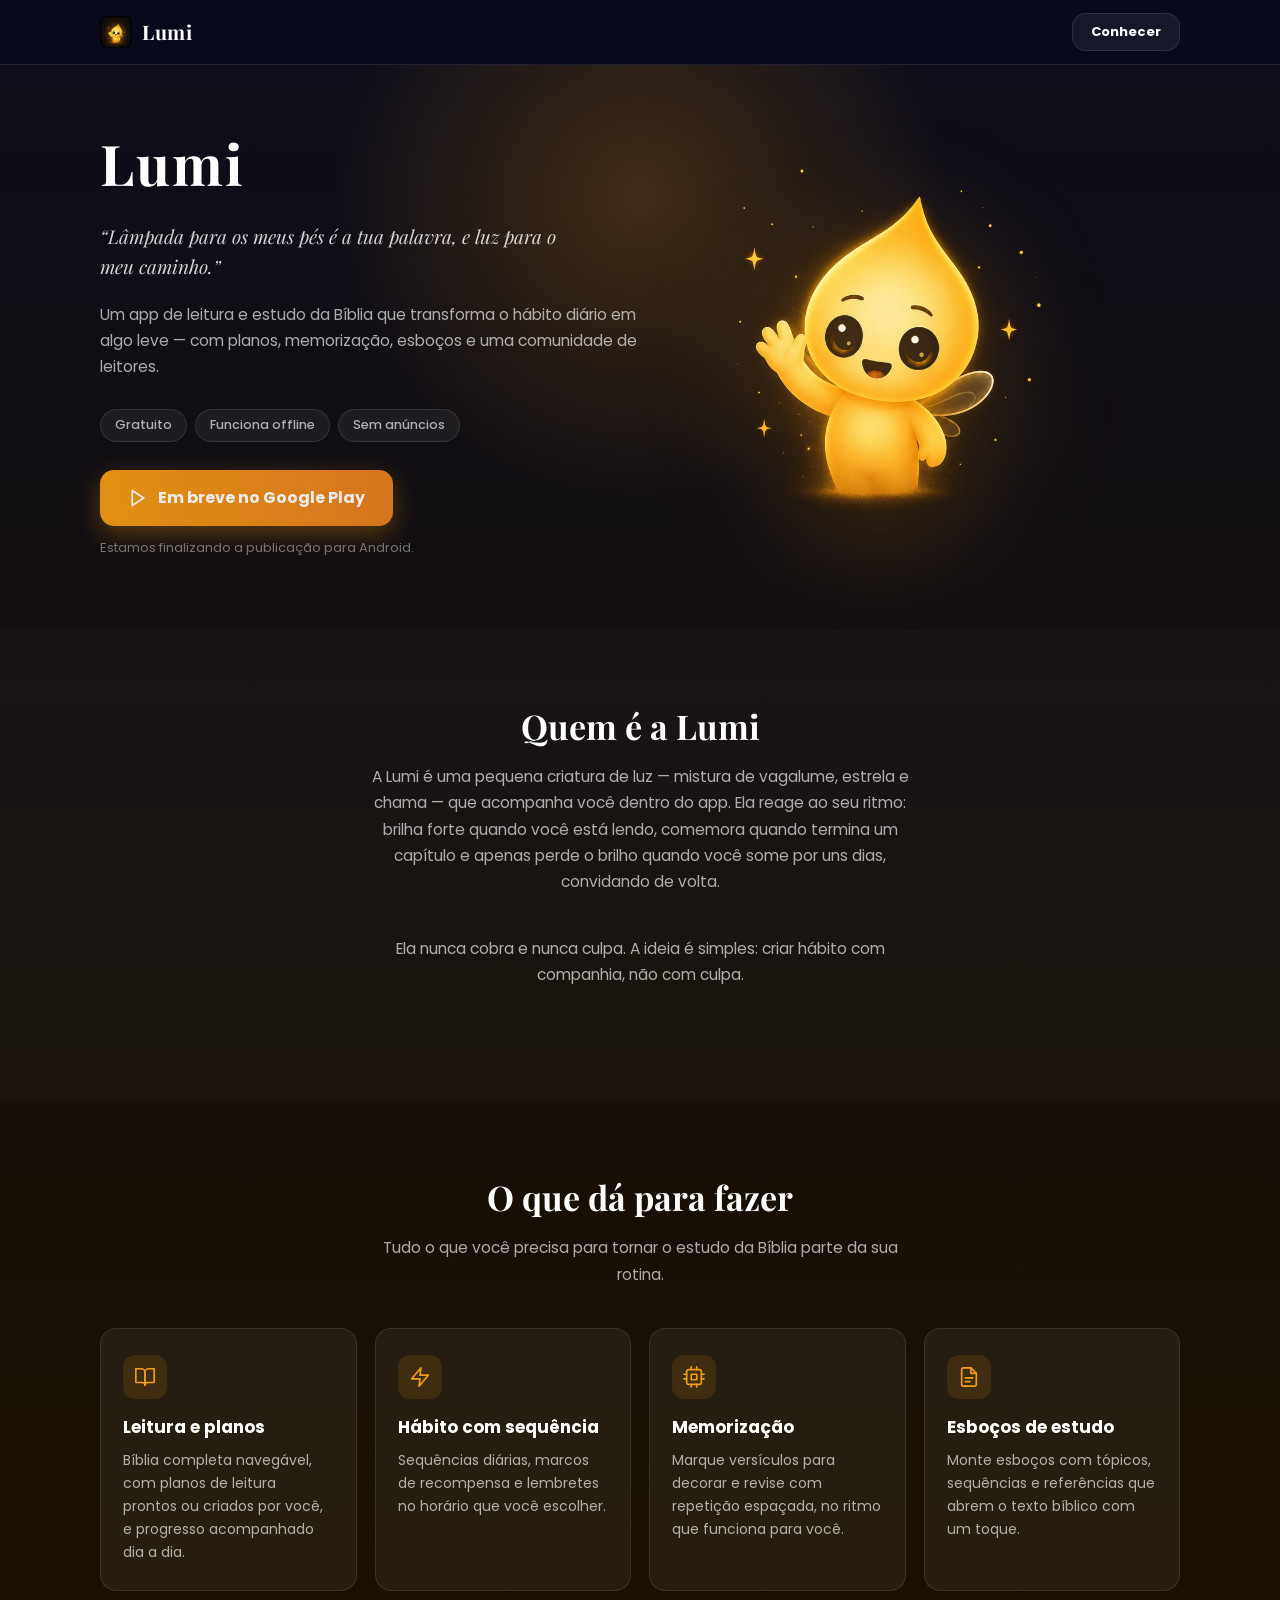
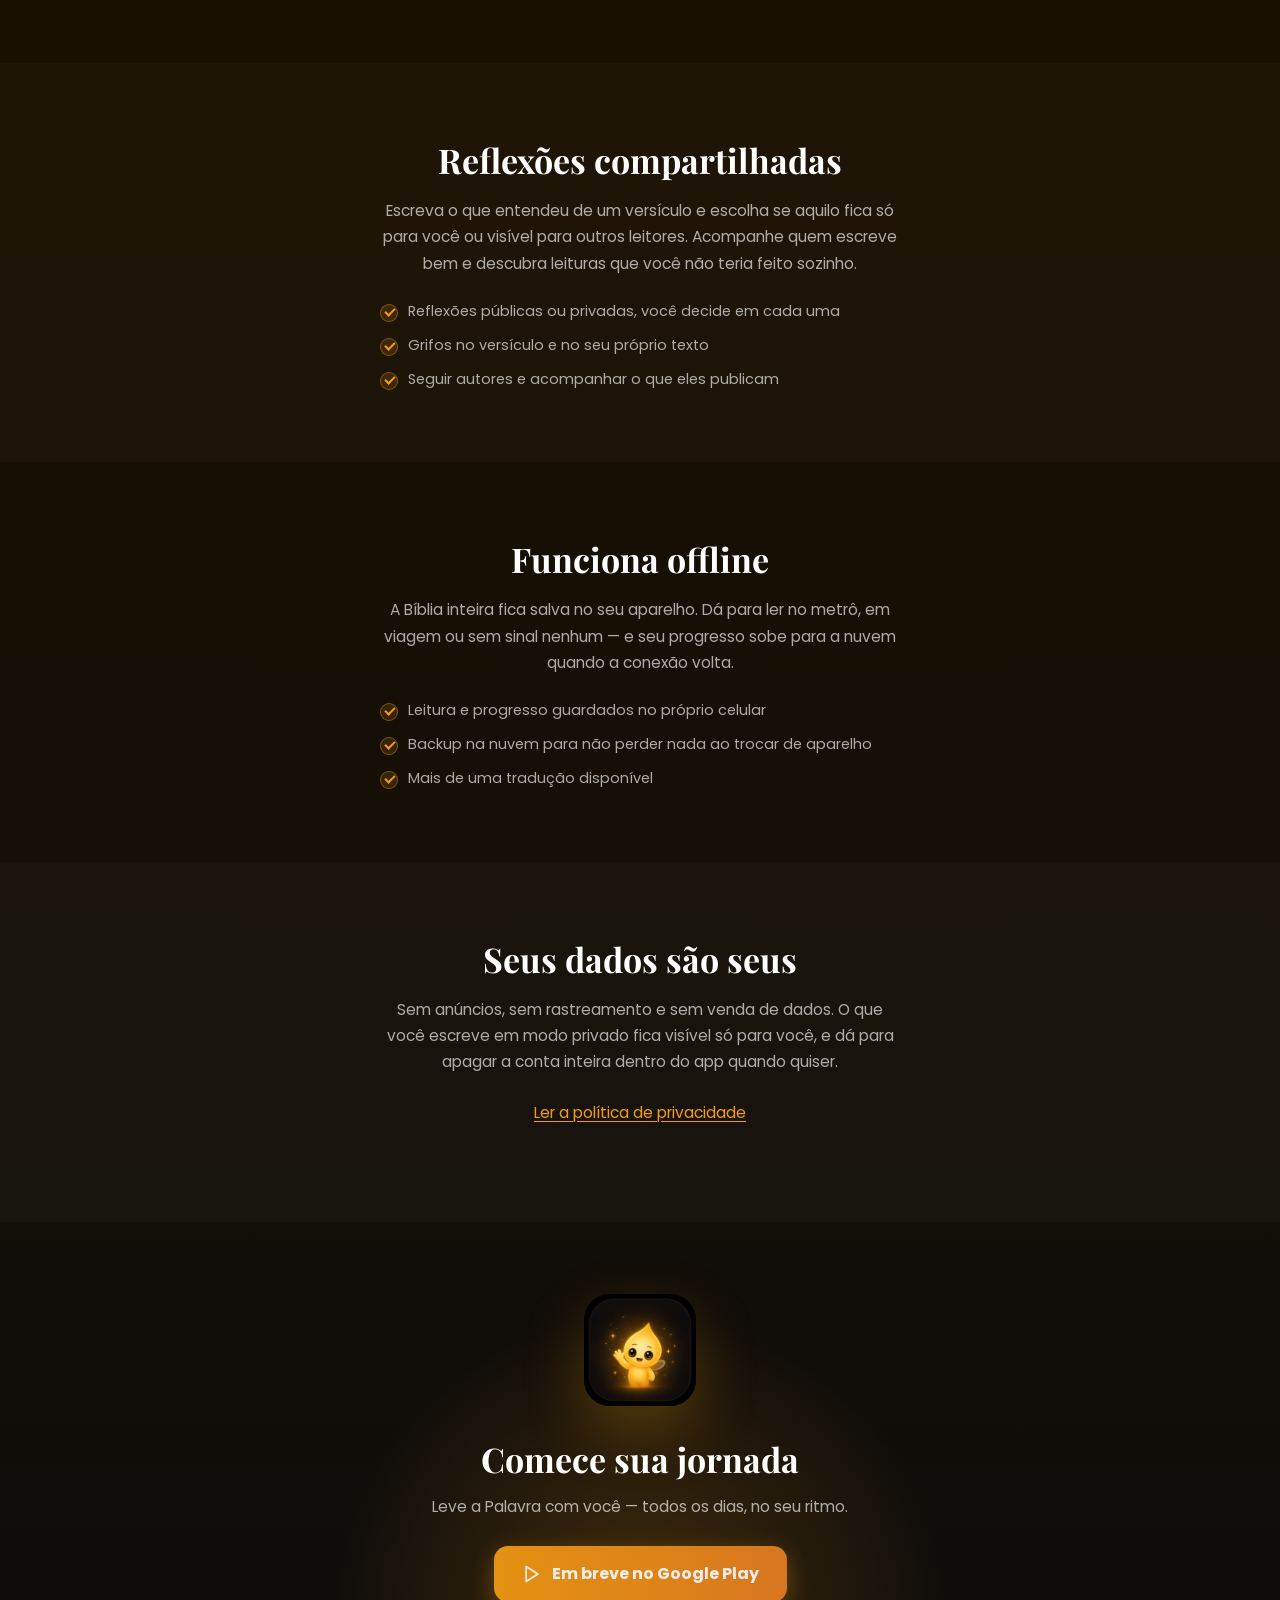
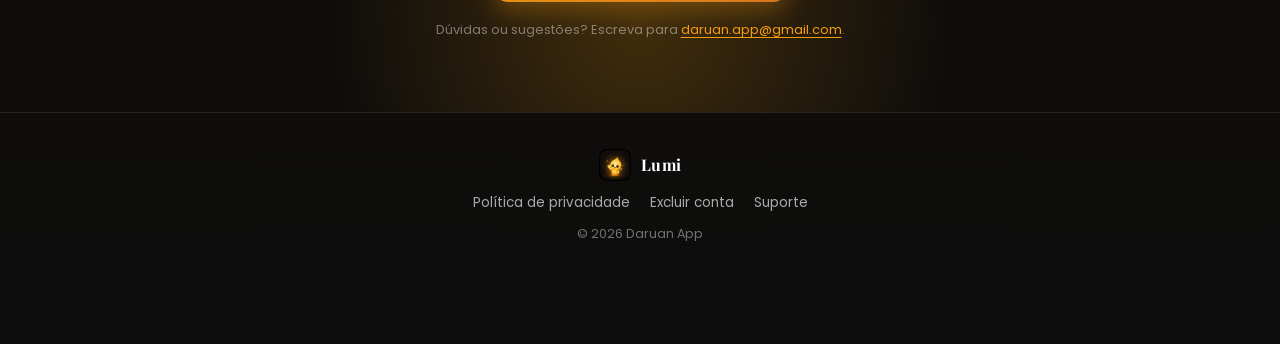
==== index.html @ 5ae55e33 "prévia da home no WhatsApp: og:image precisa ser URL absoluta A home declarava og:image e twitter:im" ====
<!DOCTYPE html>
<html lang="pt-BR">
<head>
<meta charset="UTF-8">
<meta name="viewport" content="width=device-width, initial-scale=1.0">
<title>Lumi — Leia a Bíblia todo dia | App gratuito para Android</title>
<meta name="description" content="O Lumi transforma a leitura diária da Bíblia em hábito: planos de leitura, memorização de versículos, esboços de estudo e uma comunidade de leitores. Gratuito, funciona offline.">

<!-- Open Graph — o robô do WhatsApp/Facebook não resolve caminho relativo na
     imagem: precisa ser URL absoluta, igual às páginas de convite. Sem isso a
     prévia cai no formato sem imagem, só com o domínio. -->
<meta property="og:type" content="website">
<meta property="og:site_name" content="Lumi">
<meta property="og:title" content="Lumi — Leia a Bíblia todo dia">
<meta property="og:description" content="Planos de leitura, memorização, esboços e comunidade. Uma pequena criatura de luz acompanha sua jornada e brilha mais a cada dia de leitura.">
<meta property="og:image" content="https://daruanapp.github.io/lumi/assets/images/og-image.png">
<meta property="og:image:secure_url" content="https://daruanapp.github.io/lumi/assets/images/og-image.png">
<meta property="og:image:type" content="image/png">
<meta property="og:image:width" content="1200">
<meta property="og:image:height" content="630">
<meta property="og:image:alt" content="Lumi — leitura e estudo bíblico">
<meta property="og:url" content="https://daruanapp.github.io/lumi/">
<meta property="og:locale" content="pt_BR">

<!-- Twitter Card -->
<meta name="twitter:card" content="summary_large_image">
<meta name="twitter:title" content="Lumi — Leia a Bíblia todo dia">
<meta name="twitter:description" content="Planos de leitura, memorização, esboços e comunidade. Gratuito e offline.">
<meta name="twitter:image" content="https://daruanapp.github.io/lumi/assets/images/og-image.png">
<meta name="twitter:image:alt" content="Lumi — leitura e estudo bíblico">

<meta name="theme-color" content="#0D0D1A">

<link rel="canonical" href="https://daruanapp.github.io/lumi/">

<link rel="icon" type="image/png" href="assets/images/icon.png">
<link rel="apple-touch-icon" href="assets/images/icon.png">

<link rel="preconnect" href="https://fonts.googleapis.com">
<link rel="preconnect" href="https://fonts.gstatic.com" crossorigin>
<link href="https://fonts.googleapis.com/css2?family=Playfair+Display:ital,wght@0,600;0,700;1,500&family=Poppins:wght@400;500;600;700&display=swap" rel="stylesheet">

<link rel="stylesheet" href="style.css">
</head>
<body>

<a class="skip-link" href="#conteudo">Pular para o conteúdo</a>

<header class="topbar">
    <div class="wrap topbar__inner">
        <a href="#" class="brand">
            <img src="assets/images/icon.png" alt="" class="brand__icon" width="32" height="32">
            <span class="brand__name">Lumi</span>
        </a>
        <a href="#recursos" class="btn btn--ghost btn--small">Conhecer</a>
    </div>
</header>

<main id="conteudo">

    <!-- ============ HERO ============ -->
    <section class="hero">
        <div class="hero__glow" aria-hidden="true"></div>
        <div class="wrap hero__inner">
            <div class="hero__copy">
                <h1 class="hero__title">Lumi</h1>
                <p class="hero__verse">“Lâmpada para os meus pés é a tua palavra, e luz para o meu caminho.”</p>
                <p class="hero__subtitle">
                    Um app de leitura e estudo da Bíblia que transforma o hábito diário em algo
                    leve — com planos, memorização, esboços e uma comunidade de leitores.
                </p>

                <p class="hero__badges">
                    <span class="pill">Gratuito</span>
                    <span class="pill">Funciona offline</span>
                    <span class="pill">Sem anúncios</span>
                </p>

                <div class="hero__cta">
                    <span class="btn btn--primary btn--large is-soon" aria-disabled="true">
                        <svg class="icon" viewBox="0 0 24 24" fill="none" stroke="currentColor" stroke-width="2" stroke-linecap="round" stroke-linejoin="round" aria-hidden="true"><path d="M5 3l14 9-14 9V3z"/></svg>
                        Em breve no Google Play
                    </span>
                    <p class="hero__note">Estamos finalizando a publicação para Android.</p>
                </div>
            </div>

            <div class="hero__figure">
                <img src="assets/images/lumi.webp" alt="Lumi, a criatura de luz que acompanha o leitor no app" class="hero__lumi" width="560" height="667" fetchpriority="high">
            </div>
        </div>
    </section>

    <!-- ============ QUEM É A LUMI ============ -->
    <section class="section section--alt" id="personagem">
        <div class="wrap">
            <h2 class="section__title">Quem é a Lumi</h2>
            <p class="section__lead">
                A Lumi é uma pequena criatura de luz — mistura de vagalume, estrela e chama —
                que acompanha você dentro do app. Ela reage ao seu ritmo: brilha forte quando
                você está lendo, comemora quando termina um capítulo e apenas perde o brilho
                quando você some por uns dias, convidando de volta.
            </p>
            <p class="section__lead">
                Ela nunca cobra e nunca culpa. A ideia é simples: criar hábito com companhia,
                não com culpa.
            </p>
        </div>
    </section>

    <!-- ============ RECURSOS ============ -->
    <section class="section" id="recursos">
        <div class="wrap">
            <h2 class="section__title">O que dá para fazer</h2>
            <p class="section__lead">Tudo o que você precisa para tornar o estudo da Bíblia parte da sua rotina.</p>

            <div class="grid grid--4">
                <article class="card reveal">
                    <span class="card__icon">
                        <svg viewBox="0 0 24 24" fill="none" stroke="currentColor" stroke-width="1.8" stroke-linecap="round" stroke-linejoin="round" aria-hidden="true"><path d="M2 3h6a4 4 0 0 1 4 4v14a3 3 0 0 0-3-3H2z"/><path d="M22 3h-6a4 4 0 0 0-4 4v14a3 3 0 0 1 3-3h7z"/></svg>
                    </span>
                    <h3 class="card__title">Leitura e planos</h3>
                    <p class="card__text">Bíblia completa navegável, com planos de leitura prontos ou criados por você, e progresso acompanhado dia a dia.</p>
                </article>

                <article class="card reveal">
                    <span class="card__icon">
                        <svg viewBox="0 0 24 24" fill="none" stroke="currentColor" stroke-width="1.8" stroke-linecap="round" stroke-linejoin="round" aria-hidden="true"><polygon points="13 2 3 14 12 14 11 22 21 10 12 10 13 2"/></svg>
                    </span>
                    <h3 class="card__title">Hábito com sequência</h3>
                    <p class="card__text">Sequências diárias, marcos de recompensa e lembretes no horário que você escolher.</p>
                </article>

                <article class="card reveal">
                    <span class="card__icon">
                        <svg viewBox="0 0 24 24" fill="none" stroke="currentColor" stroke-width="1.8" stroke-linecap="round" stroke-linejoin="round" aria-hidden="true"><rect x="4" y="4" width="16" height="16" rx="2"/><rect x="9" y="9" width="6" height="6"/><line x1="9" y1="1" x2="9" y2="4"/><line x1="15" y1="1" x2="15" y2="4"/><line x1="9" y1="20" x2="9" y2="23"/><line x1="15" y1="20" x2="15" y2="23"/><line x1="20" y1="9" x2="23" y2="9"/><line x1="20" y1="14" x2="23" y2="14"/><line x1="1" y1="9" x2="4" y2="9"/><line x1="1" y1="14" x2="4" y2="14"/></svg>
                    </span>
                    <h3 class="card__title">Memorização</h3>
                    <p class="card__text">Marque versículos para decorar e revise com repetição espaçada, no ritmo que funciona para você.</p>
                </article>

                <article class="card reveal">
                    <span class="card__icon">
                        <svg viewBox="0 0 24 24" fill="none" stroke="currentColor" stroke-width="1.8" stroke-linecap="round" stroke-linejoin="round" aria-hidden="true"><path d="M14 2H6a2 2 0 0 0-2 2v16a2 2 0 0 0 2 2h12a2 2 0 0 0 2-2V8z"/><polyline points="14 2 14 8 20 8"/><line x1="8" y1="13" x2="16" y2="13"/><line x1="8" y1="17" x2="13" y2="17"/></svg>
                    </span>
                    <h3 class="card__title">Esboços de estudo</h3>
                    <p class="card__text">Monte esboços com tópicos, sequências e referências que abrem o texto bíblico com um toque.</p>
                </article>
            </div>
        </div>
    </section>

    <!-- ============ COMUNIDADE ============ -->
    <section class="section section--alt" id="comunidade">
        <div class="wrap">
            <div class="split__copy split__copy--center reveal">
                <h2 class="section__title">Reflexões compartilhadas</h2>
                <p class="section__lead">
                    Escreva o que entendeu de um versículo e escolha se aquilo fica só para você
                    ou visível para outros leitores. Acompanhe quem escreve bem e descubra
                    leituras que você não teria feito sozinho.
                </p>
                <ul class="checklist">
                    <li>Reflexões públicas ou privadas, você decide em cada uma</li>
                    <li>Grifos no versículo e no seu próprio texto</li>
                    <li>Seguir autores e acompanhar o que eles publicam</li>
                </ul>
            </div>
        </div>
    </section>

    <!-- ============ OFFLINE ============ -->
    <section class="section" id="offline">
        <div class="wrap">
            <div class="split__copy split__copy--center reveal">
                <h2 class="section__title">Funciona offline</h2>
                <p class="section__lead">
                    A Bíblia inteira fica salva no seu aparelho. Dá para ler no metrô, em viagem
                    ou sem sinal nenhum — e seu progresso sobe para a nuvem quando a conexão volta.
                </p>
                <ul class="checklist">
                    <li>Leitura e progresso guardados no próprio celular</li>
                    <li>Backup na nuvem para não perder nada ao trocar de aparelho</li>
                    <li>Mais de uma tradução disponível</li>
                </ul>
            </div>
        </div>
    </section>

    <!-- ============ PRIVACIDADE ============ -->
    <section class="section section--alt" id="privacidade">
        <div class="wrap">
            <div class="split__copy split__copy--center reveal">
                <h2 class="section__title">Seus dados são seus</h2>
                <p class="section__lead">
                    Sem anúncios, sem rastreamento e sem venda de dados. O que você escreve em
                    modo privado fica visível só para você, e dá para apagar a conta inteira
                    dentro do app quando quiser.
                </p>
                <p class="section__lead">
                    <a class="link" href="privacidade/">Ler a política de privacidade</a>
                </p>
            </div>
        </div>
    </section>

    <!-- ============ CTA FINAL ============ -->
    <section class="section cta-final" id="download">
        <div class="hero__glow hero__glow--cta" aria-hidden="true"></div>
        <div class="wrap cta-final__inner">
            <img src="assets/images/icon.png" alt="" class="cta-final__icon reveal" width="112" height="112">

            <h2 class="cta-final__title">Comece sua jornada</h2>
            <p class="cta-final__subtitle">Leve a Palavra com você — todos os dias, no seu ritmo.</p>

            <span class="btn btn--primary btn--large is-soon" aria-disabled="true">
                <svg class="icon" viewBox="0 0 24 24" fill="none" stroke="currentColor" stroke-width="2" stroke-linecap="round" stroke-linejoin="round" aria-hidden="true"><path d="M5 3l14 9-14 9V3z"/></svg>
                Em breve no Google Play
            </span>
            <p class="cta-final__note">Dúvidas ou sugestões? Escreva para <a class="link" href="mailto:daruan.app@gmail.com">daruan.app@gmail.com</a>.</p>
        </div>
    </section>

</main>

<footer class="footer">
    <div class="wrap footer__inner">
        <div class="brand brand--footer">
            <img src="assets/images/icon.png" alt="" class="brand__icon" width="24" height="24">
            <span class="brand__name">Lumi</span>
        </div>
        <nav class="footer__links">
            <a href="privacidade/">Política de privacidade</a>
            <a href="exclusao-de-conta/">Excluir conta</a>
            <a href="mailto:daruan.app@gmail.com">Suporte</a>
        </nav>
        <p class="footer__copy">© <span id="year"></span> Daruan App</p>
    </div>
</footer>

<script src="script.js"></script>
</body>
</html>
---- style.css ----
/* ===========================================================
   Lumi — Landing page
   Paleta: o mesmo gradiente escuro do tema dark do app
   (#0D0D1A → #1A1000 → #0D0D0D) + âmbar do acento
   =========================================================== */

:root {
    --bg-1: #0D0D1A;
    --bg-2: #1A1000;
    --bg-3: #0D0D0D;

    --accent: #F39C12;
    --accent-2: #E67E22;

    --card-bg: rgba(255, 255, 255, 0.06);
    --card-bg-strong: rgba(255, 255, 255, 0.08);
    --border: rgba(255, 255, 255, 0.1);

    --text-primary: #FFFFFF;
    --text-secondary: rgba(255, 255, 255, 0.65);
    --text-muted: rgba(255, 255, 255, 0.42);

    --font-serif: 'Playfair Display', Georgia, 'Times New Roman', serif;
    --font-sans: 'Poppins', -apple-system, BlinkMacSystemFont, 'Segoe UI', Roboto, sans-serif;

    --radius-lg: 24px;
    --radius-md: 16px;
    --radius-sm: 12px;

    --wrap: 1120px;
}

* { box-sizing: border-box; }

[hidden] { display: none !important; }

html {
    scroll-behavior: smooth;
}

body {
    margin: 0;
    font-family: var(--font-sans);
    color: var(--text-primary);
    background: linear-gradient(180deg, var(--bg-1) 0%, var(--bg-2) 45%, var(--bg-3) 100%);
    background-repeat: no-repeat;
    -webkit-font-smoothing: antialiased;
    line-height: 1.5;
    overflow-x: hidden;
}

img { max-width: 100%; display: block; }

a { color: inherit; text-decoration: none; }

ul, ol { padding: 0; margin: 0; }

.wrap {
    max-width: var(--wrap);
    margin: 0 auto;
    padding: 0 20px;
}

.icon { width: 20px; height: 20px; flex-shrink: 0; }
.icon--sm { width: 15px; height: 15px; }

/* ---------- Acessibilidade ---------- */

.skip-link {
    position: absolute;
    left: -999px;
    top: 0;
    background: var(--accent);
    color: #1a1000;
    padding: 10px 16px;
    border-radius: 0 0 8px 0;
    z-index: 200;
    font-weight: 600;
}
.skip-link:focus { left: 0; }

a:focus-visible,
button:focus-visible,
summary:focus-visible {
    outline: 2px solid var(--accent);
    outline-offset: 3px;
}

/* ---------- Topbar ---------- */

.topbar {
    position: sticky;
    top: 0;
    z-index: 50;
    background: rgba(7, 9, 28, 0.75);
    backdrop-filter: blur(10px);
    -webkit-backdrop-filter: blur(10px);
    border-bottom: 1px solid var(--border);
}

.topbar__inner {
    display: flex;
    align-items: center;
    justify-content: space-between;
    height: 64px;
}

.brand {
    display: flex;
    align-items: center;
    gap: 10px;
}
.brand__icon {
    border-radius: 8px;
    width: 32px;
    height: 32px;
}
.brand__name {
    font-family: var(--font-serif);
    font-weight: 700;
    font-size: 20px;
    letter-spacing: 0.5px;
}

/* ---------- Botões ---------- */

.btn {
    display: inline-flex;
    align-items: center;
    justify-content: center;
    gap: 10px;
    border-radius: 14px;
    font-family: var(--font-sans);
    font-weight: 700;
    text-align: center;
    cursor: pointer;
    border: none;
    transition: transform 0.15s ease, box-shadow 0.15s ease, opacity 0.15s ease;
    white-space: nowrap;
}
.btn:active { transform: scale(0.97); }

.btn--primary {
    background: linear-gradient(90deg, var(--accent), var(--accent-2));
    color: #fff;
    box-shadow: 0 8px 24px rgba(243, 156, 18, 0.35);
}
.btn--primary:hover { box-shadow: 0 10px 30px rgba(243, 156, 18, 0.5); }

.btn--ghost {
    background: var(--card-bg);
    color: var(--text-primary);
    border: 1px solid var(--border);
}
.btn--ghost:hover { background: var(--card-bg-strong); }

.btn--large { height: 56px; padding: 0 28px; font-size: 16px; }
.btn--small { height: 38px; padding: 0 18px; font-size: 13px; }
.btn--block { width: 100%; height: 52px; font-size: 15px; }

/* ---------- Hero ---------- */

.hero {
    position: relative;
    padding: 56px 0 72px;
    overflow: hidden;
}

.hero__glow {
    position: absolute;
    top: -180px;
    left: 50%;
    width: 620px;
    height: 620px;
    margin-left: -310px;
    background: radial-gradient(circle, rgba(243, 156, 18, 0.22) 0%, rgba(243, 156, 18, 0) 70%);
    pointer-events: none;
    z-index: 0;
}

.hero__inner {
    position: relative;
    z-index: 1;
    display: flex;
    flex-direction: column;
    align-items: center;
    text-align: center;
    gap: 40px;
}

.hero__copy { max-width: 560px; display: flex; flex-direction: column; align-items: center; }

.hero__title {
    font-family: var(--font-serif);
    font-weight: 700;
    font-size: clamp(40px, 9vw, 56px);
    letter-spacing: 2px;
    margin: 0 0 16px;
}

.hero__verse {
    font-family: var(--font-serif);
    font-style: italic;
    font-size: clamp(16px, 3.6vw, 19px);
    color: rgba(255, 255, 255, 0.82);
    max-width: 480px;
    line-height: 1.6;
    margin: 0 0 20px;
}

.hero__subtitle {
    font-size: 15.5px;
    color: var(--text-secondary);
    line-height: 1.7;
    margin: 0 0 28px;
}

/* selos curtos logo abaixo do subtítulo */
.hero__badges {
    display: flex;
    flex-wrap: wrap;
    justify-content: center;
    gap: 8px;
    margin: 0 0 28px;
}
.pill {
    font-size: 12.5px;
    font-weight: 500;
    color: var(--text-secondary);
    background: var(--card-bg);
    border: 1px solid var(--border);
    border-radius: 999px;
    padding: 6px 14px;
}

.hero__cta { width: 100%; display: flex; flex-direction: column; align-items: center; gap: 12px; }

.hero__note {
    font-size: 13px;
    color: var(--text-muted);
    margin: 0;
}

/* botão "em breve": mantém o peso visual do CTA sem fingir ser um link */
.is-soon {
    cursor: default;
    opacity: 0.92;
}
.is-soon:active { transform: none; }

.hero__figure { display: flex; justify-content: center; }

.hero__lumi {
    width: min(280px, 72vw);
    height: auto;
    filter: drop-shadow(0 24px 60px rgba(243, 156, 18, 0.28));
    animation: lumi-float 6s ease-in-out infinite;
}

@keyframes lumi-float {
    0%, 100% { transform: translateY(0); }
    50%      { transform: translateY(-12px); }
}

/* ---------- Seções gerais ---------- */

/* scroll-margin evita que o topo da seção fique sob a topbar fixa
   quando se chega nela por link de âncora */
.section { padding: 72px 0; position: relative; scroll-margin-top: 64px; }
.section--alt { background: rgba(255, 255, 255, 0.02); }

.section__title {
    font-family: var(--font-serif);
    font-weight: 700;
    font-size: clamp(26px, 5vw, 34px);
    text-align: center;
    margin: 0 0 12px;
}
.section__lead {
    text-align: center;
    color: var(--text-secondary);
    font-size: 15.5px;
    max-width: 560px;
    margin: 0 auto 40px;
    line-height: 1.7;
}

/* ---------- Grid de cards ---------- */

.grid { display: grid; gap: 18px; }
.grid--4 { grid-template-columns: 1fr; }

.card {
    background: var(--card-bg);
    border: 1px solid var(--border);
    border-radius: var(--radius-md);
    padding: 26px 22px;
}
.card__icon {
    display: inline-flex;
    align-items: center;
    justify-content: center;
    width: 44px;
    height: 44px;
    border-radius: 12px;
    background: rgba(243, 156, 18, 0.12);
    color: var(--accent);
    margin-bottom: 16px;
}
.card__icon svg { width: 22px; height: 22px; }
.card__title { font-size: 17px; font-weight: 700; margin: 0 0 8px; }
.card__text { font-size: 14px; color: var(--text-secondary); line-height: 1.65; margin: 0; }

/* ---------- Blocos de texto com checklist ---------- */

.split__copy { max-width: 520px; }
.split__copy--center { margin: 0 auto; }
.split__copy .section__lead { margin-bottom: 24px; }

.checklist { list-style: none; display: flex; flex-direction: column; gap: 12px; }
.checklist li {
    position: relative;
    padding-left: 28px;
    font-size: 14.5px;
    color: var(--text-secondary);
}
.checklist li::before {
    content: '';
    position: absolute;
    left: 0;
    top: 3px;
    width: 18px;
    height: 18px;
    border-radius: 50%;
    background: rgba(243, 156, 18, 0.15);
    box-shadow: inset 0 0 0 1px rgba(243, 156, 18, 0.4);
}
.checklist li::after {
    content: '';
    position: absolute;
    left: 5px;
    top: 7px;
    width: 8px;
    height: 4px;
    border-left: 2px solid var(--accent);
    border-bottom: 2px solid var(--accent);
    transform: rotate(-45deg);
}

/* links em texto corrido */
.link {
    color: var(--accent);
    text-decoration: underline;
    text-underline-offset: 3px;
}
.link:hover { color: #ffb545; }

/* ---------- CTA final ---------- */

.cta-final {
    text-align: center;
    overflow: hidden;
}
.hero__glow--cta { top: auto; bottom: -220px; }

.cta-final__inner {
    position: relative;
    z-index: 1;
    display: flex;
    flex-direction: column;
    align-items: center;
}
.cta-final__icon {
    width: 112px;
    height: 112px;
    border-radius: 26px;
    box-shadow: 0 24px 60px rgba(243, 156, 18, 0.25);
    margin-bottom: 28px;
}
.cta-final__title {
    font-family: var(--font-serif);
    font-size: clamp(26px, 5vw, 34px);
    font-weight: 700;
    margin: 0 0 10px;
}
.cta-final__subtitle {
    color: var(--text-secondary);
    font-size: 15.5px;
    margin: 0 0 28px;
}
.cta-final__note {
    margin: 18px 0 0;
    font-size: 13px;
    color: var(--text-muted);
}

/* ---------- Footer ---------- */

.footer { padding: 36px 0 100px; border-top: 1px solid var(--border); }
.footer__inner {
    display: flex;
    flex-direction: column;
    align-items: center;
    gap: 12px;
    text-align: center;
}
.brand--footer .brand__name { font-size: 16px; }
.footer__copy { font-size: 12.5px; color: var(--text-muted); margin: 0; }

.footer__links {
    display: flex;
    flex-wrap: wrap;
    justify-content: center;
    gap: 8px 20px;
}
.footer__links a {
    font-size: 13.5px;
    color: var(--text-secondary);
}
.footer__links a:hover { color: var(--accent); }

/* ---------- Reveal on scroll (progressive enhancement) ---------- */
/* sem JS, tudo permanece visível — só anima quando .js está presente no <html> */

.js .reveal {
    opacity: 0;
    transform: translateY(18px);
    transition: opacity 0.6s ease, transform 0.6s ease;
}
.js .reveal.is-visible {
    opacity: 1;
    transform: none;
}

@media (prefers-reduced-motion: reduce) {
    .js .reveal { opacity: 1; transform: none; transition: none; }
    html { scroll-behavior: auto; }
}

/* ===========================================================
   Breakpoints — mobile-first
   =========================================================== */

@media (min-width: 640px) {
    .grid--4 { grid-template-columns: repeat(2, 1fr); }
}

@media (min-width: 900px) {
    .hero__inner { flex-direction: row; text-align: left; gap: 64px; }
    .hero__copy { align-items: flex-start; text-align: left; }
    .hero__verse { margin-left: 0; }
    .hero__badges { justify-content: flex-start; }
    .hero__cta { align-items: flex-start; }
    .hero__lumi { width: 320px; }
}

@media (min-width: 1040px) {
    .grid--4 { grid-template-columns: repeat(4, 1fr); }
}
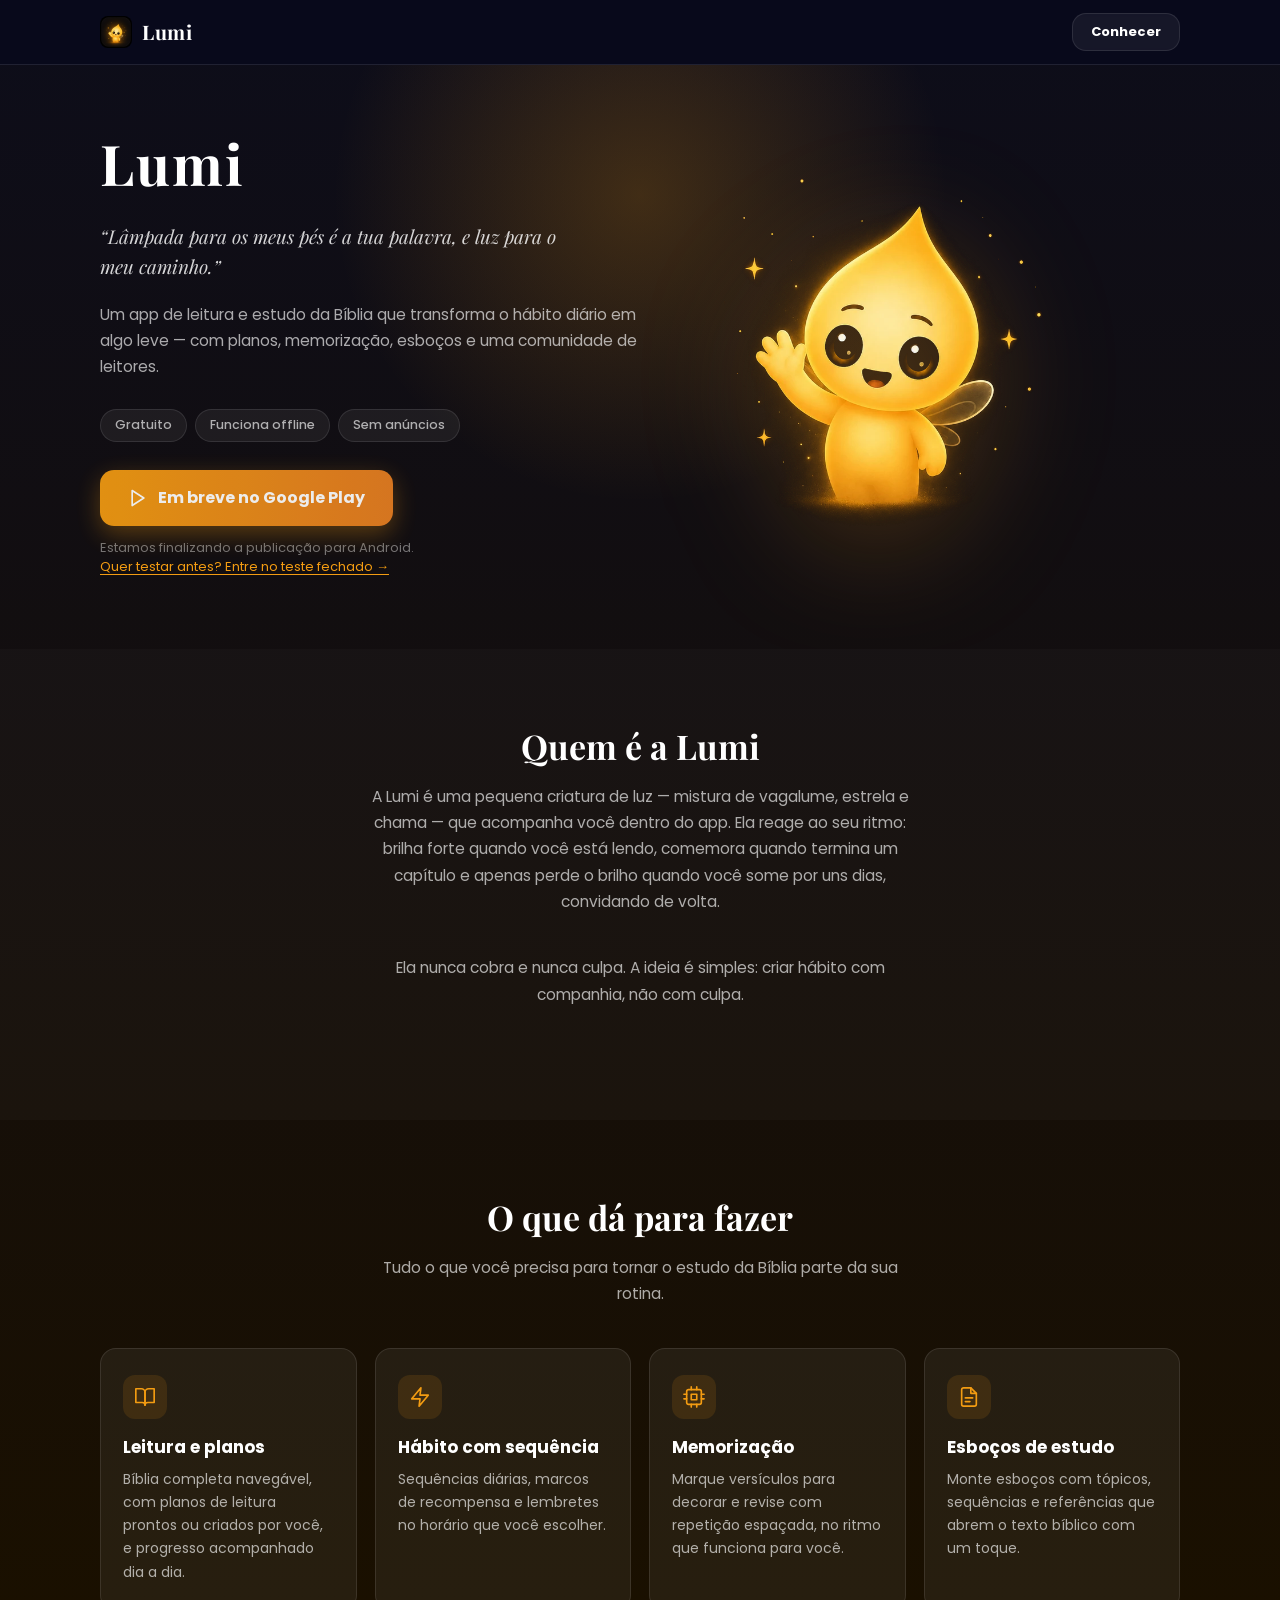
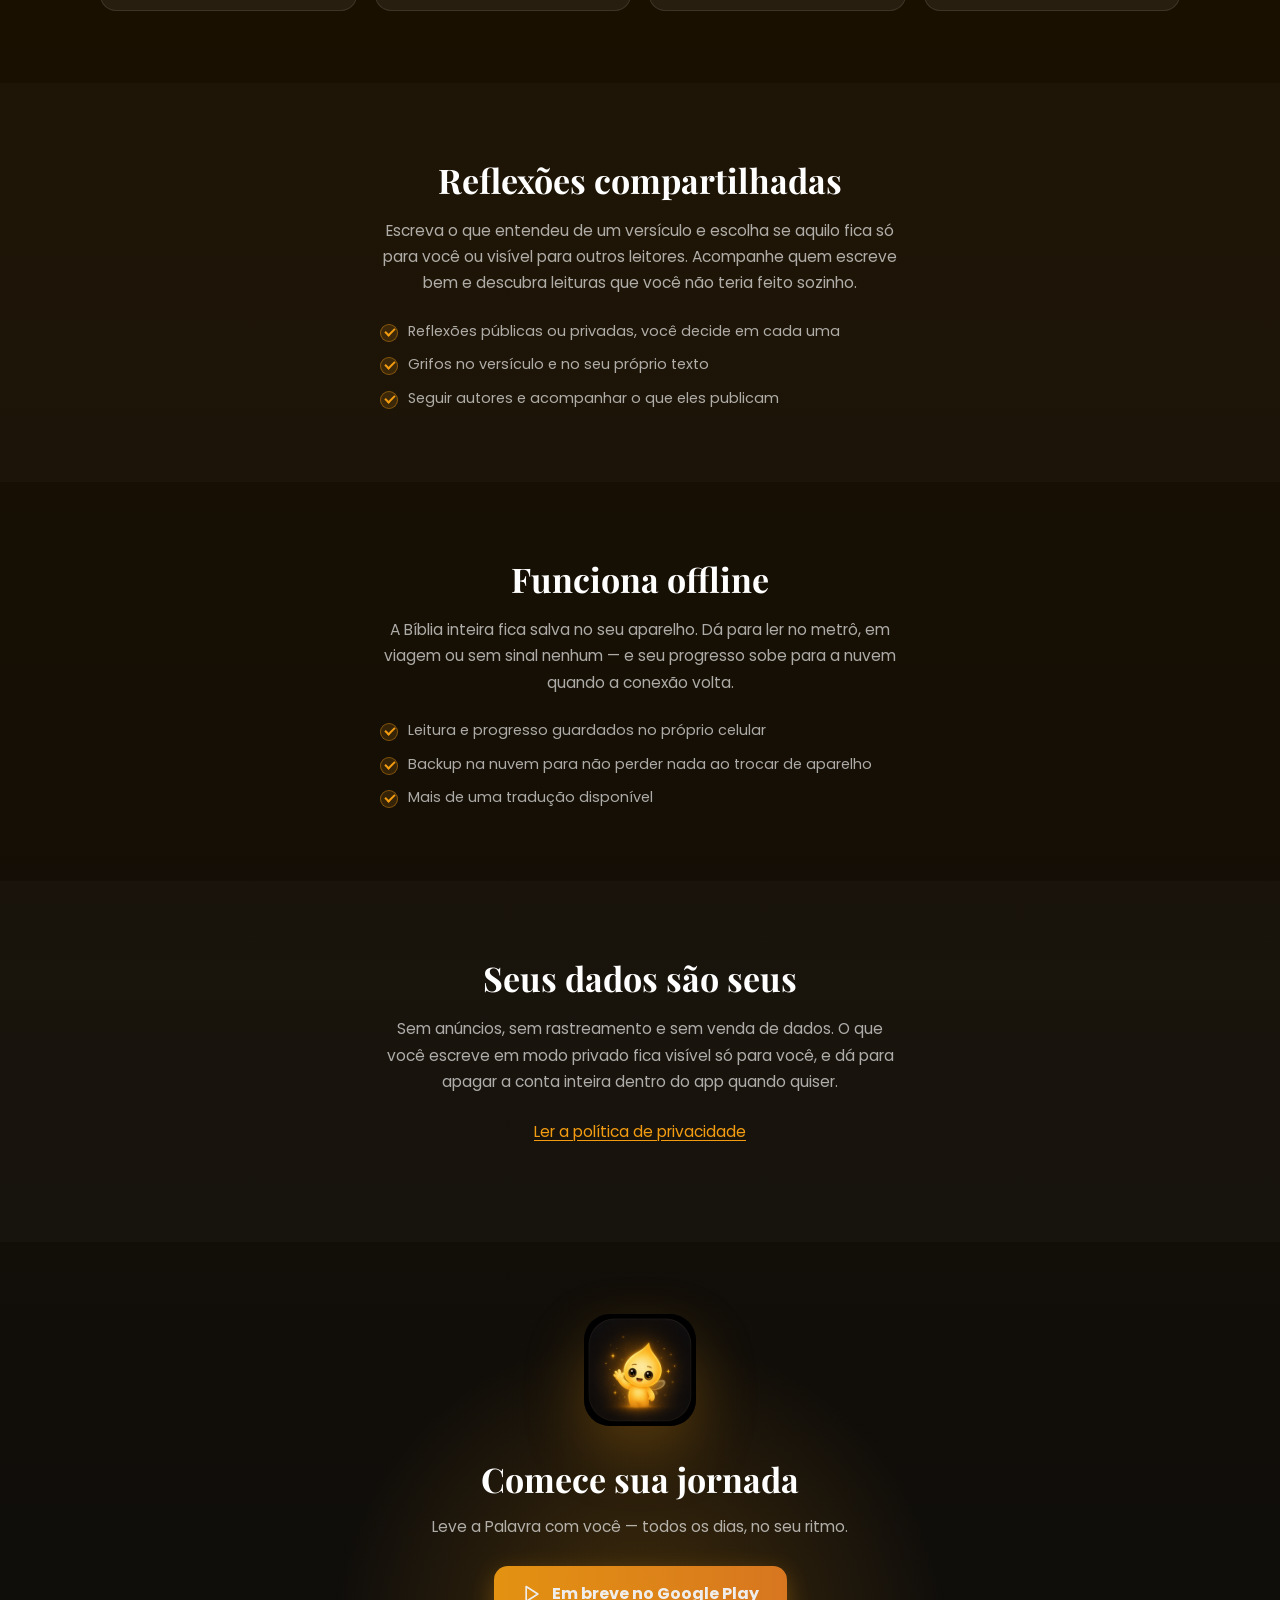
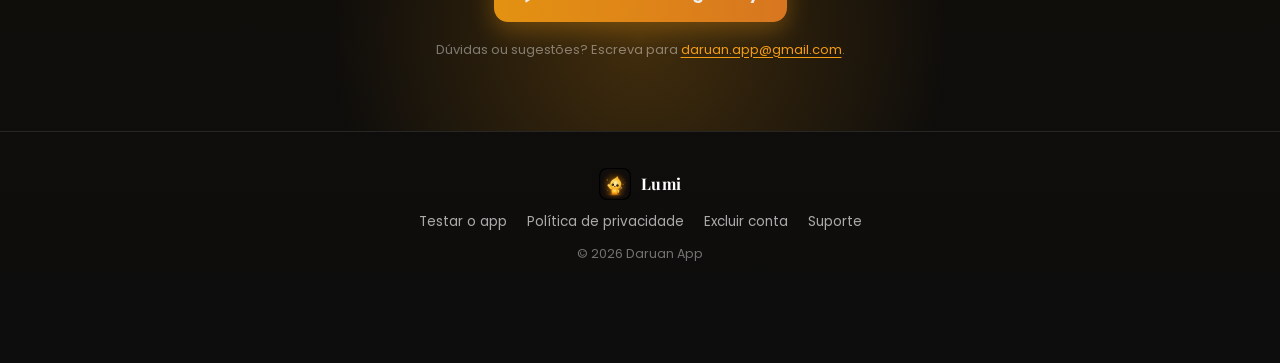
==== commit dc224025: "página de inscrição no teste fechado, com a automação do formulário O teste fechado precisa de 12 pe" ====
--- a/index.html
+++ b/index.html
@@ -81,7 +81,10 @@
                         <svg class="icon" viewBox="0 0 24 24" fill="none" stroke="currentColor" stroke-width="2" stroke-linecap="round" stroke-linejoin="round" aria-hidden="true"><path d="M5 3l14 9-14 9V3z"/></svg>
                         Em breve no Google Play
                     </span>
-                    <p class="hero__note">Estamos finalizando a publicação para Android.</p>
+                    <p class="hero__note">
+                        Estamos finalizando a publicação para Android.<br>
+                        <a class="link" href="teste/">Quer testar antes? Entre no teste fechado →</a>
+                    </p>
                 </div>
             </div>
 
@@ -230,6 +233,7 @@
             <span class="brand__name">Lumi</span>
         </div>
         <nav class="footer__links">
+            <a href="teste/">Testar o app</a>
             <a href="privacidade/">Política de privacidade</a>
             <a href="exclusao-de-conta/">Excluir conta</a>
             <a href="mailto:daruan.app@gmail.com">Suporte</a>
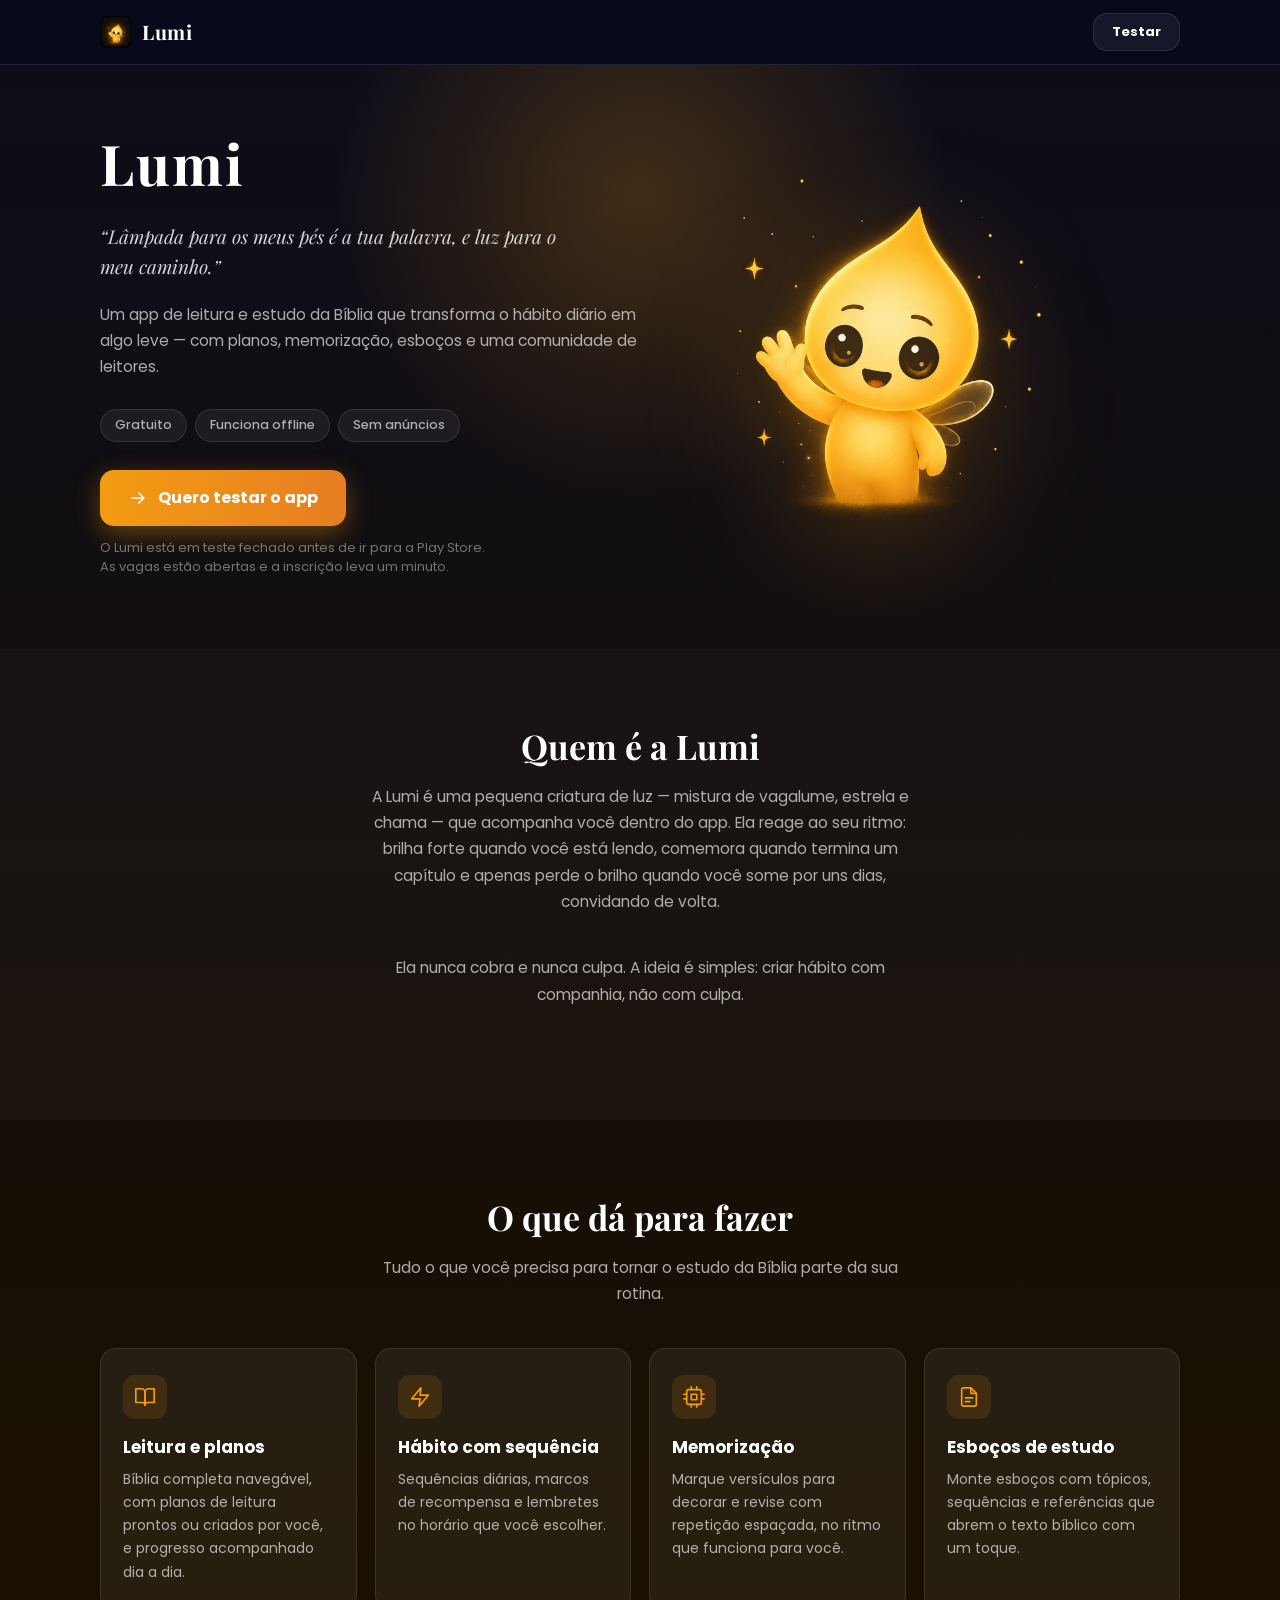
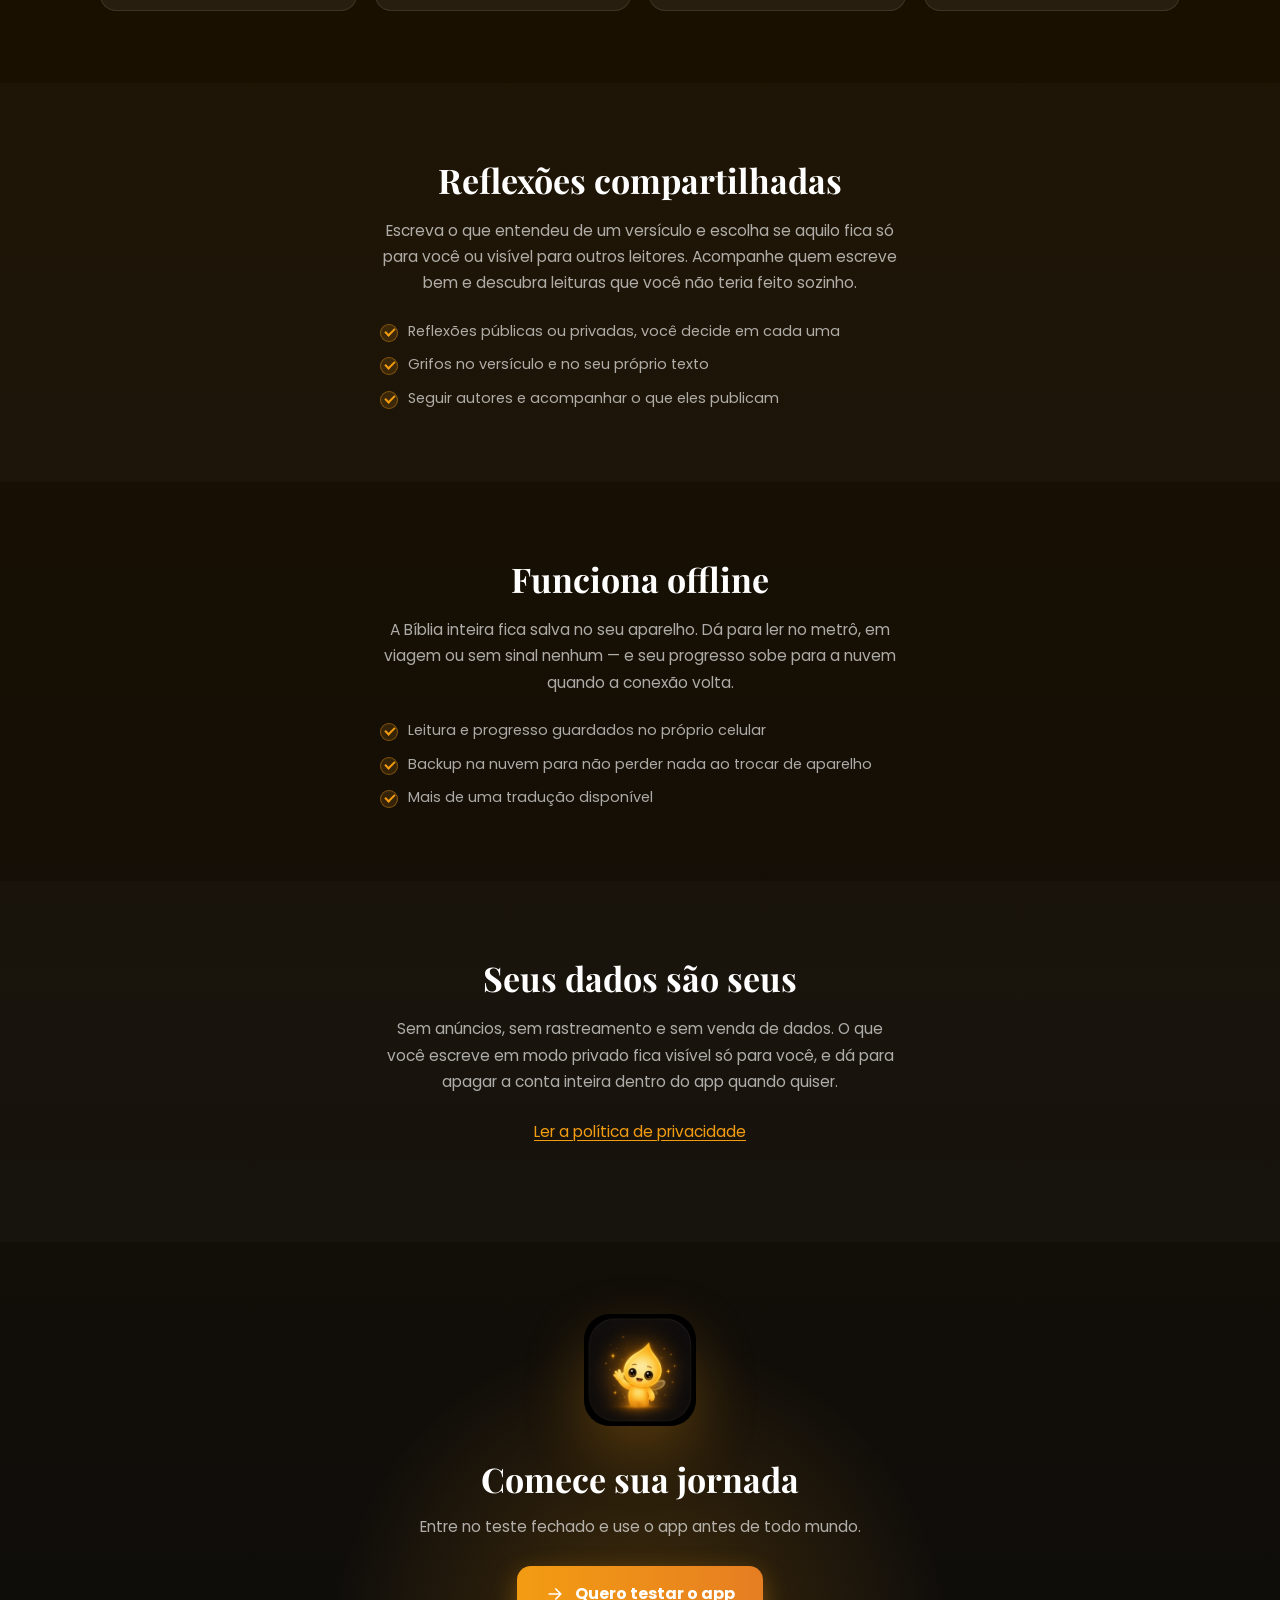
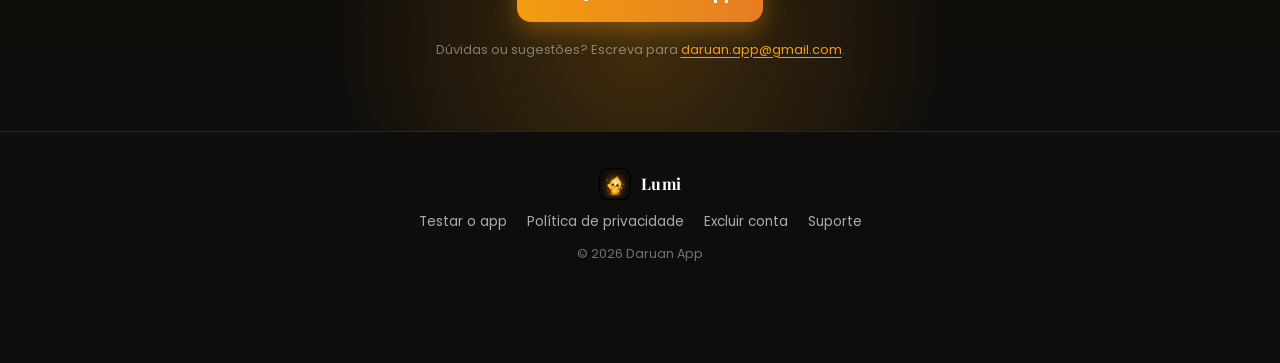
==== commit 171b1247: "home recruta testadores enquanto durar o teste fechado Os dois botões principais anunciavam "Em brev" ====
--- a/index.html
+++ b/index.html
@@ -52,7 +52,7 @@
             <img src="assets/images/icon.png" alt="" class="brand__icon" width="32" height="32">
             <span class="brand__name">Lumi</span>
         </a>
-        <a href="#recursos" class="btn btn--ghost btn--small">Conhecer</a>
+        <a href="teste/" class="btn btn--ghost btn--small">Testar</a>
     </div>
 </header>
 
@@ -76,14 +76,17 @@
                     <span class="pill">Sem anúncios</span>
                 </p>
 
+                <!-- Enquanto durar o teste fechado, o botão principal recruta em
+                     vez de anunciar. Volta a "Em breve no Google Play" — ou ao
+                     link da loja — quando o app for publicado. -->
                 <div class="hero__cta">
-                    <span class="btn btn--primary btn--large is-soon" aria-disabled="true">
-                        <svg class="icon" viewBox="0 0 24 24" fill="none" stroke="currentColor" stroke-width="2" stroke-linecap="round" stroke-linejoin="round" aria-hidden="true"><path d="M5 3l14 9-14 9V3z"/></svg>
-                        Em breve no Google Play
-                    </span>
+                    <a class="btn btn--primary btn--large" href="teste/">
+                        <svg class="icon" viewBox="0 0 24 24" fill="none" stroke="currentColor" stroke-width="2" stroke-linecap="round" stroke-linejoin="round" aria-hidden="true"><path d="M5 12h14M13 6l6 6-6 6"/></svg>
+                        Quero testar o app
+                    </a>
                     <p class="hero__note">
-                        Estamos finalizando a publicação para Android.<br>
-                        <a class="link" href="teste/">Quer testar antes? Entre no teste fechado →</a>
+                        O Lumi está em teste fechado antes de ir para a Play Store.<br>
+                        As vagas estão abertas e a inscrição leva um minuto.
                     </p>
                 </div>
             </div>
@@ -214,12 +217,12 @@
             <img src="assets/images/icon.png" alt="" class="cta-final__icon reveal" width="112" height="112">
 
             <h2 class="cta-final__title">Comece sua jornada</h2>
-            <p class="cta-final__subtitle">Leve a Palavra com você — todos os dias, no seu ritmo.</p>
-
-            <span class="btn btn--primary btn--large is-soon" aria-disabled="true">
-                <svg class="icon" viewBox="0 0 24 24" fill="none" stroke="currentColor" stroke-width="2" stroke-linecap="round" stroke-linejoin="round" aria-hidden="true"><path d="M5 3l14 9-14 9V3z"/></svg>
-                Em breve no Google Play
-            </span>
+            <p class="cta-final__subtitle">Entre no teste fechado e use o app antes de todo mundo.</p>
+
+            <a class="btn btn--primary btn--large" href="teste/">
+                <svg class="icon" viewBox="0 0 24 24" fill="none" stroke="currentColor" stroke-width="2" stroke-linecap="round" stroke-linejoin="round" aria-hidden="true"><path d="M5 12h14M13 6l6 6-6 6"/></svg>
+                Quero testar o app
+            </a>
             <p class="cta-final__note">Dúvidas ou sugestões? Escreva para <a class="link" href="mailto:daruan.app@gmail.com">daruan.app@gmail.com</a>.</p>
         </div>
     </section>
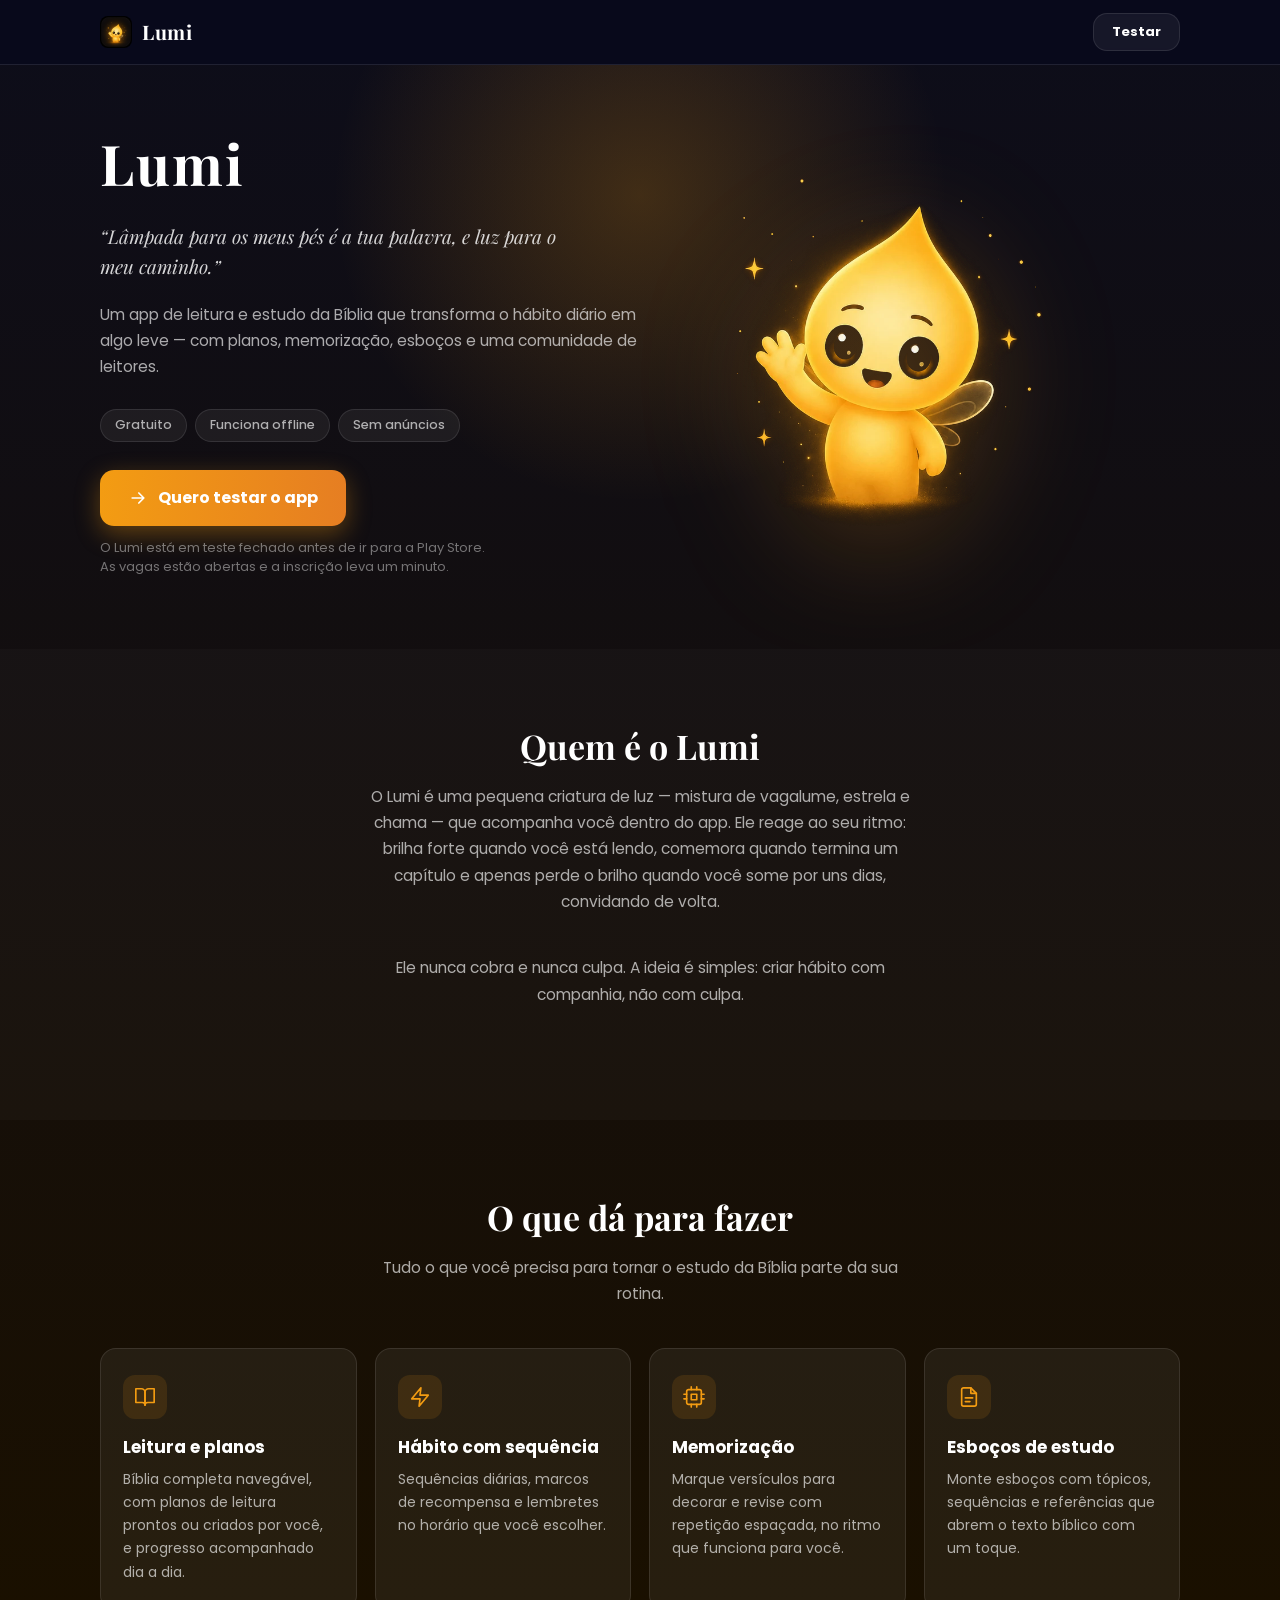
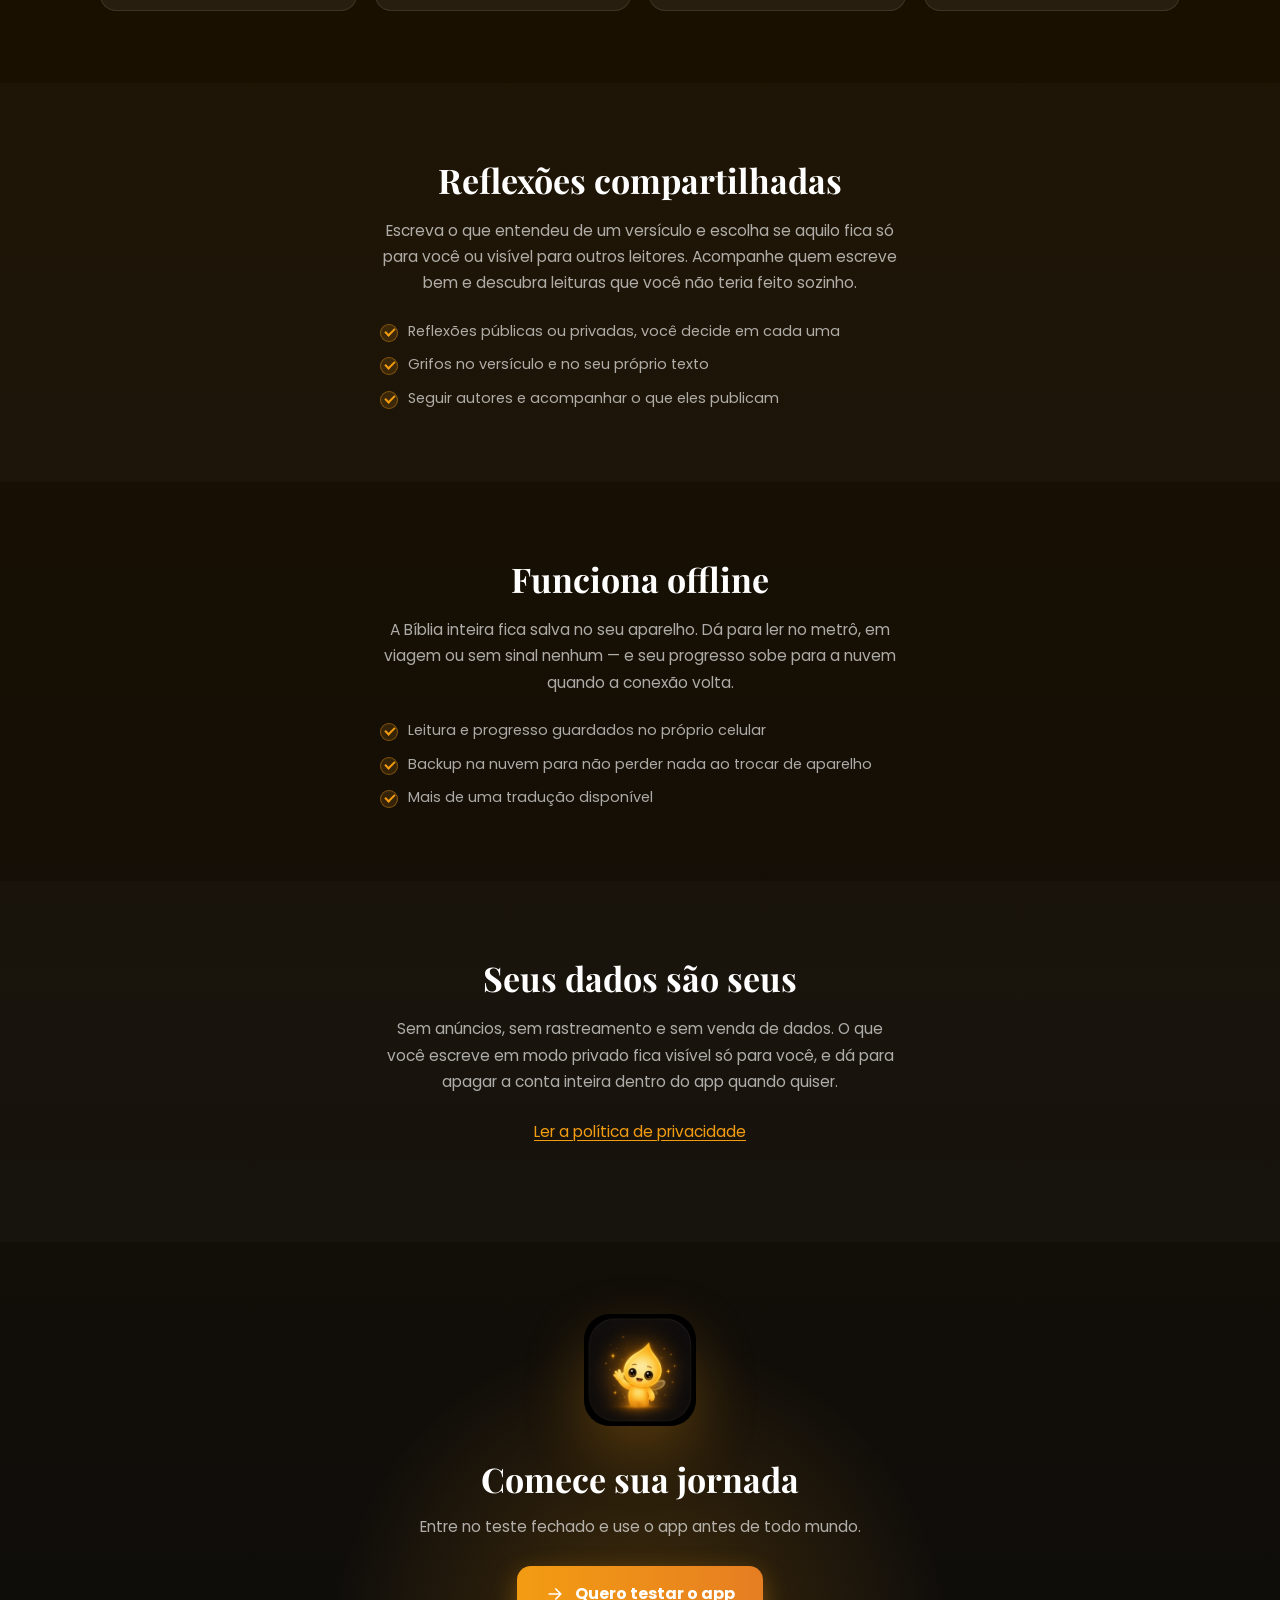
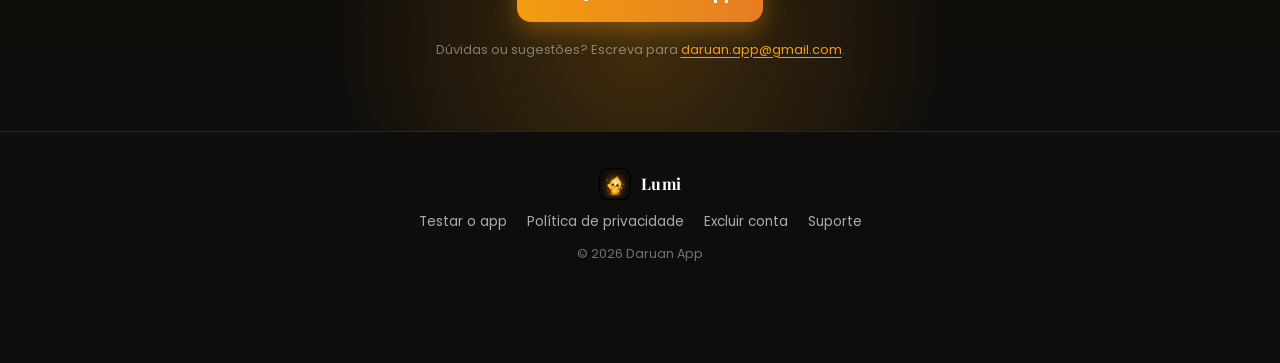
==== commit 4b449c82: "o personagem e "o Lumi", no masculino A secao "Quem e a Lumi" era o unico lugar da marca que tratava" ====
--- a/index.html
+++ b/index.html
@@ -92,23 +92,25 @@
             </div>
 
             <div class="hero__figure">
-                <img src="assets/images/lumi.webp" alt="Lumi, a criatura de luz que acompanha o leitor no app" class="hero__lumi" width="560" height="667" fetchpriority="high">
-            </div>
-        </div>
-    </section>
-
-    <!-- ============ QUEM É A LUMI ============ -->
+                <img src="assets/images/lumi.webp" alt="Lumi, o personagem de luz que acompanha o leitor no app" class="hero__lumi" width="560" height="667" fetchpriority="high">
+            </div>
+        </div>
+    </section>
+
+    <!-- ============ QUEM É O LUMI ============ -->
+    <!-- "o Lumi", masculino, como no app. O substantivo "criatura" continua
+         feminino — quem concorda com o nome são os pronomes. -->
     <section class="section section--alt" id="personagem">
         <div class="wrap">
-            <h2 class="section__title">Quem é a Lumi</h2>
+            <h2 class="section__title">Quem é o Lumi</h2>
             <p class="section__lead">
-                A Lumi é uma pequena criatura de luz — mistura de vagalume, estrela e chama —
-                que acompanha você dentro do app. Ela reage ao seu ritmo: brilha forte quando
+                O Lumi é uma pequena criatura de luz — mistura de vagalume, estrela e chama —
+                que acompanha você dentro do app. Ele reage ao seu ritmo: brilha forte quando
                 você está lendo, comemora quando termina um capítulo e apenas perde o brilho
                 quando você some por uns dias, convidando de volta.
             </p>
             <p class="section__lead">
-                Ela nunca cobra e nunca culpa. A ideia é simples: criar hábito com companhia,
+                Ele nunca cobra e nunca culpa. A ideia é simples: criar hábito com companhia,
                 não com culpa.
             </p>
         </div>
--- a/style.css
+++ b/style.css
@@ -2,6 +2,11 @@
    Lumi — Landing page
    Paleta: o mesmo gradiente escuro do tema dark do app
    (#0D0D1A → #1A1000 → #0D0D0D) + âmbar do acento
+
+   As regras da marca na web — por que o texto secundário é
+   alfa e não hex, por que as páginas de convite não carregam
+   Playfair, e por que texto sobre âmbar é #1A1000 e nunca
+   branco — estão em MARCA.md, na raiz.
    =========================================================== */
 
 :root {
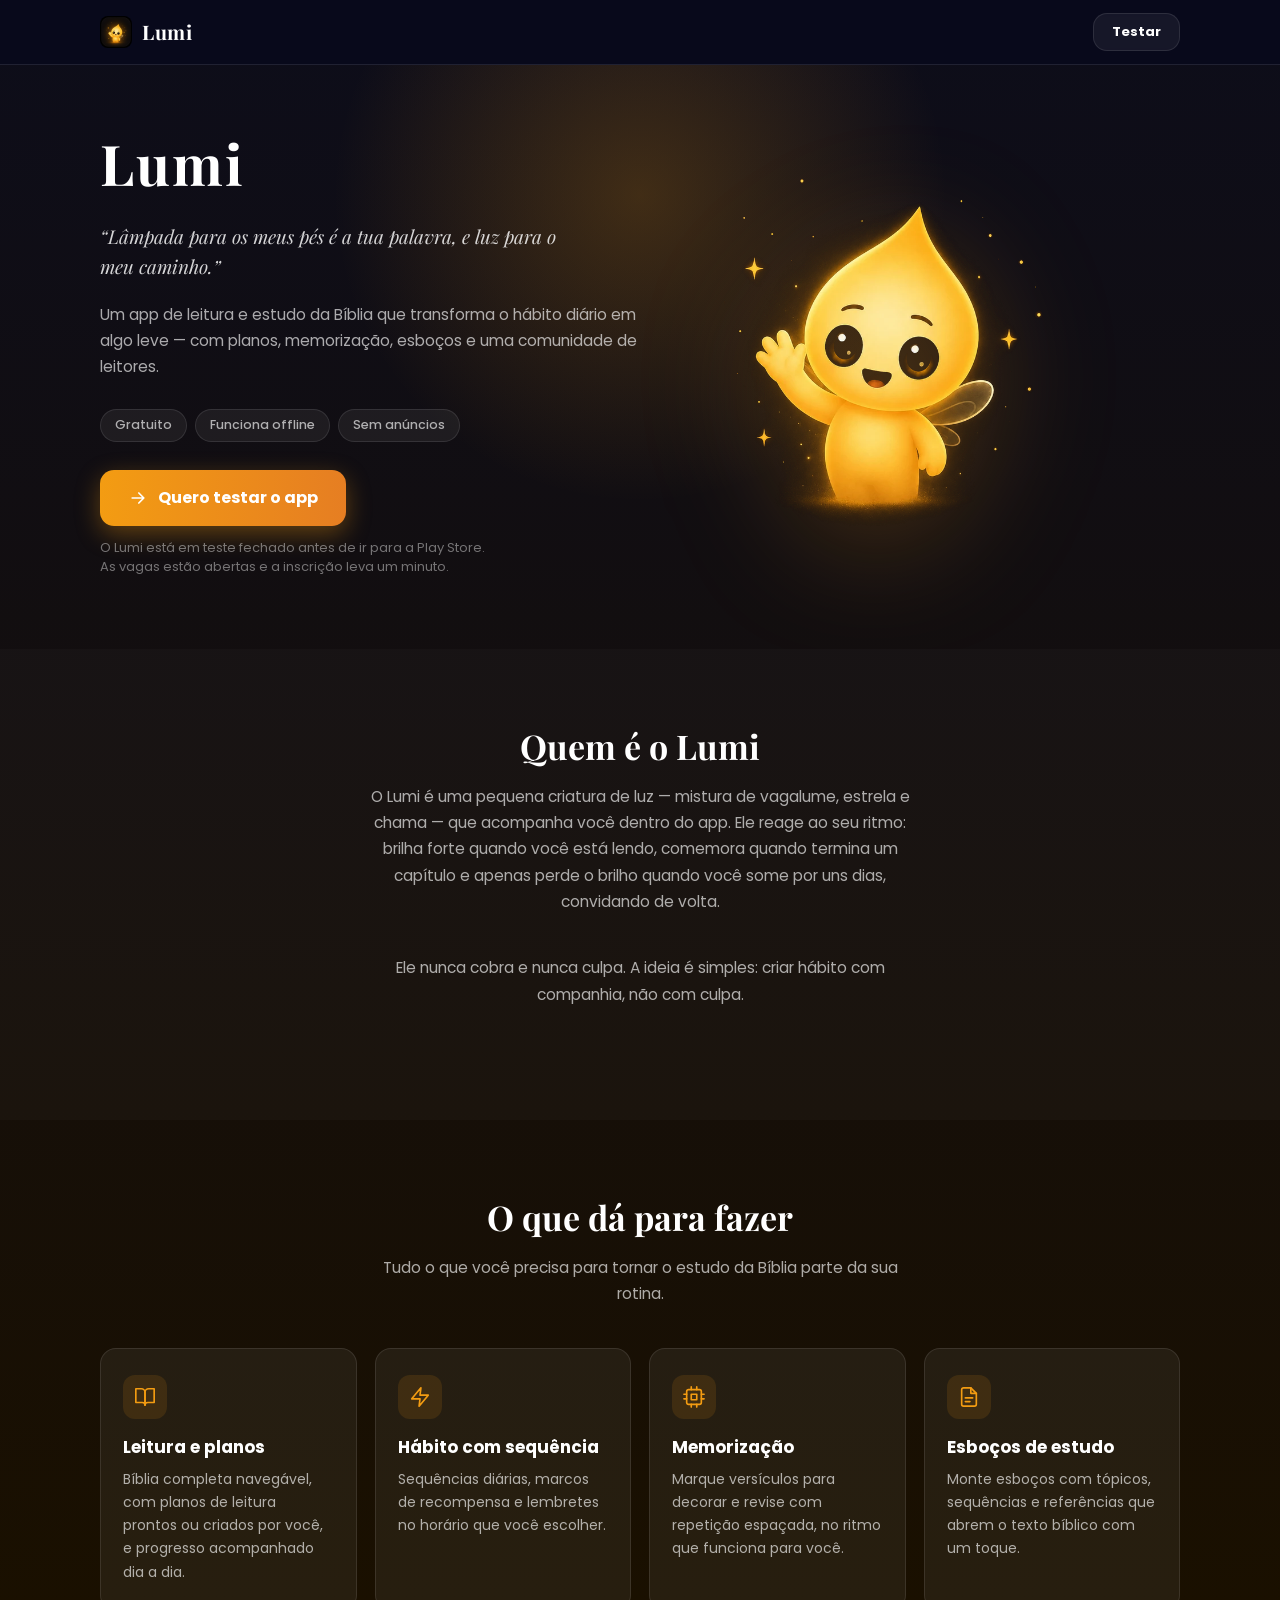
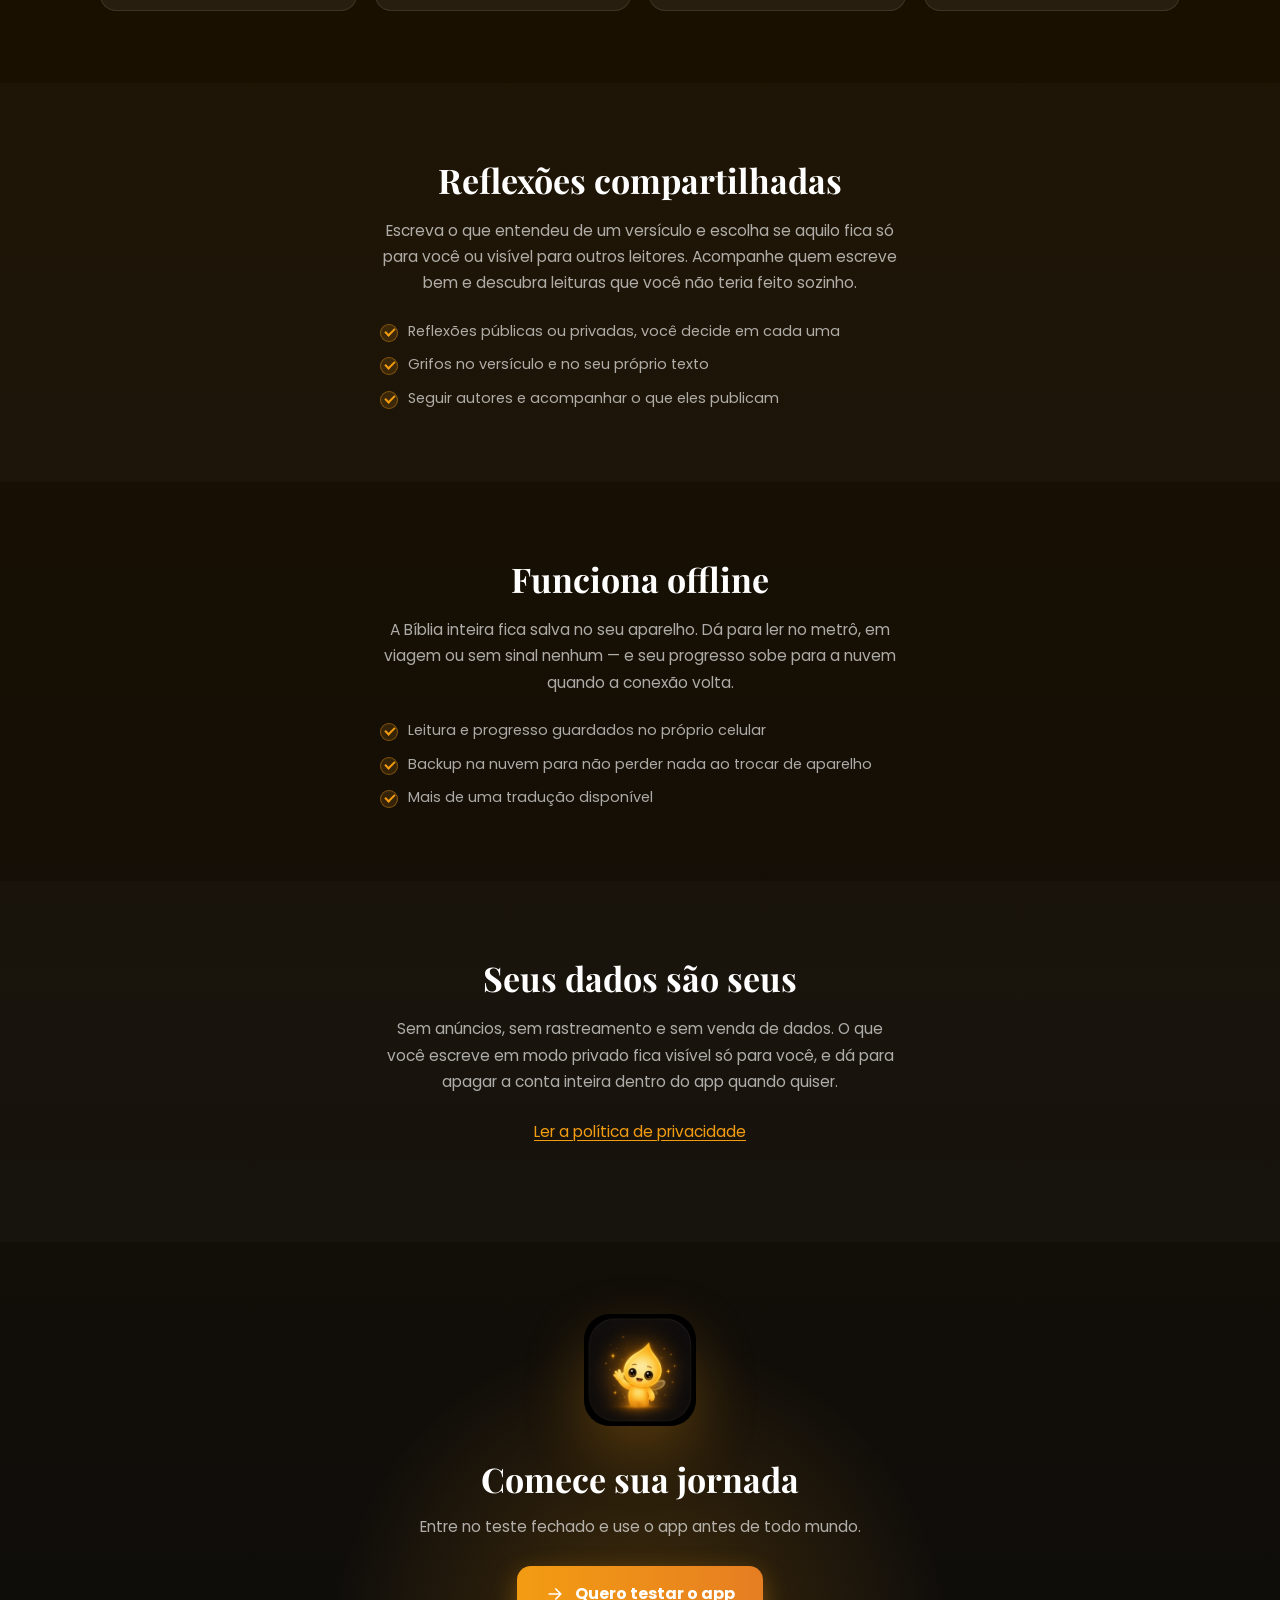
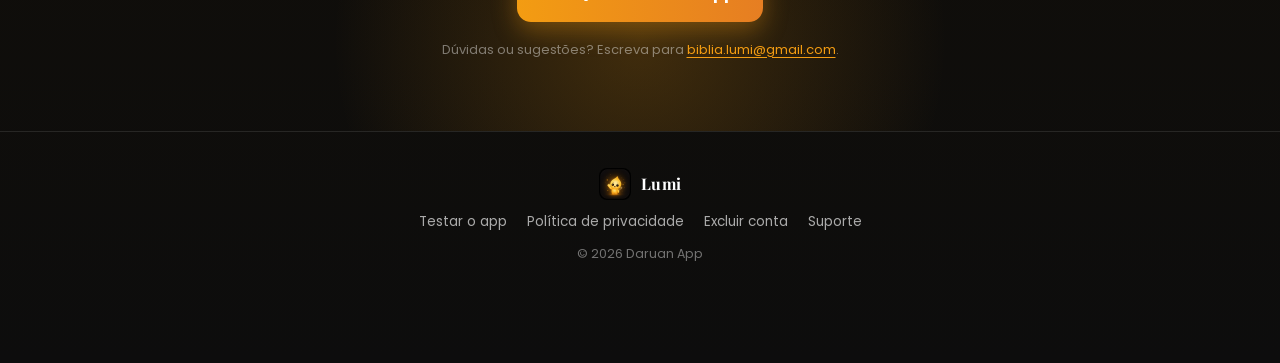
==== commit a69c71f5: "suporte do site passa a atender no e-mail da marca As duas linhas de contato da home — a chamada fin" ====
--- a/index.html
+++ b/index.html
@@ -225,7 +225,7 @@
                 <svg class="icon" viewBox="0 0 24 24" fill="none" stroke="currentColor" stroke-width="2" stroke-linecap="round" stroke-linejoin="round" aria-hidden="true"><path d="M5 12h14M13 6l6 6-6 6"/></svg>
                 Quero testar o app
             </a>
-            <p class="cta-final__note">Dúvidas ou sugestões? Escreva para <a class="link" href="mailto:daruan.app@gmail.com">daruan.app@gmail.com</a>.</p>
+            <p class="cta-final__note">Dúvidas ou sugestões? Escreva para <a class="link" href="mailto:biblia.lumi@gmail.com">biblia.lumi@gmail.com</a>.</p>
         </div>
     </section>
 
@@ -241,7 +241,7 @@
             <a href="teste/">Testar o app</a>
             <a href="privacidade/">Política de privacidade</a>
             <a href="exclusao-de-conta/">Excluir conta</a>
-            <a href="mailto:daruan.app@gmail.com">Suporte</a>
+            <a href="mailto:biblia.lumi@gmail.com">Suporte</a>
         </nav>
         <p class="footer__copy">© <span id="year"></span> Daruan App</p>
     </div>
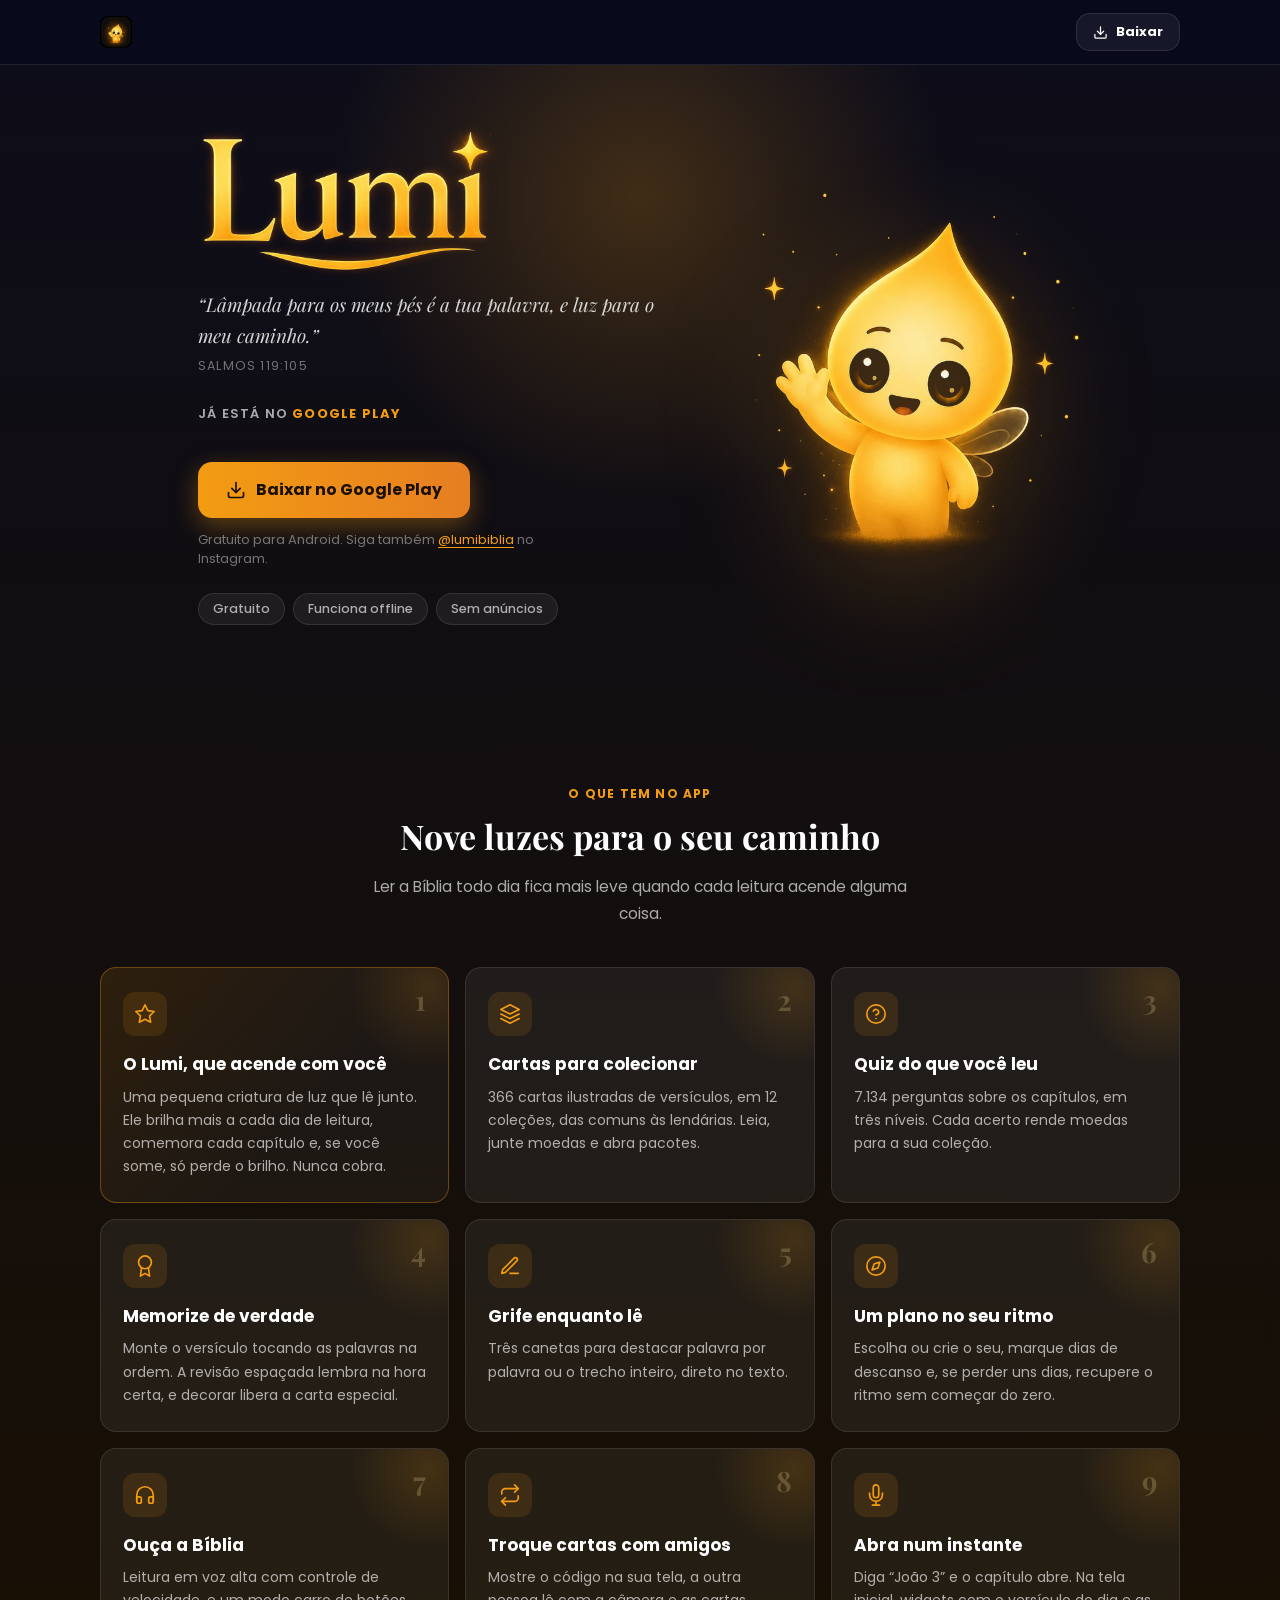
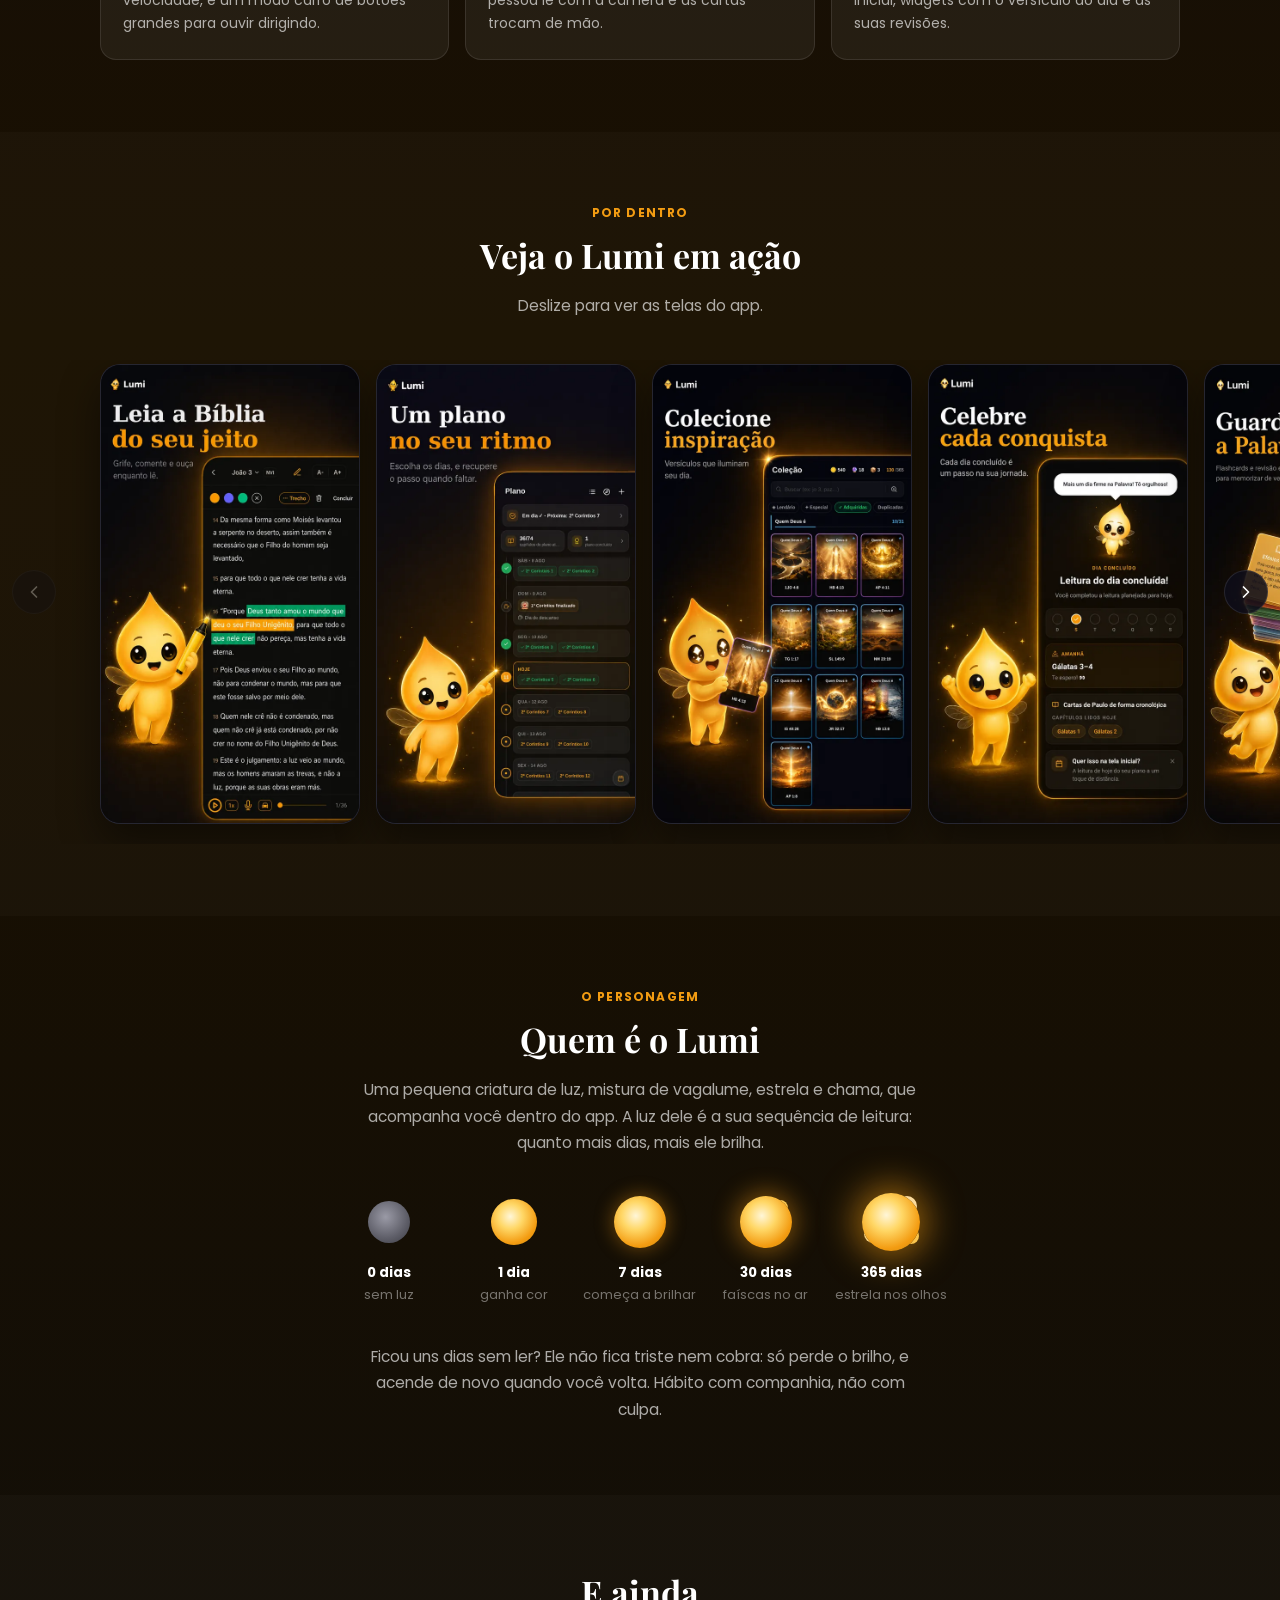
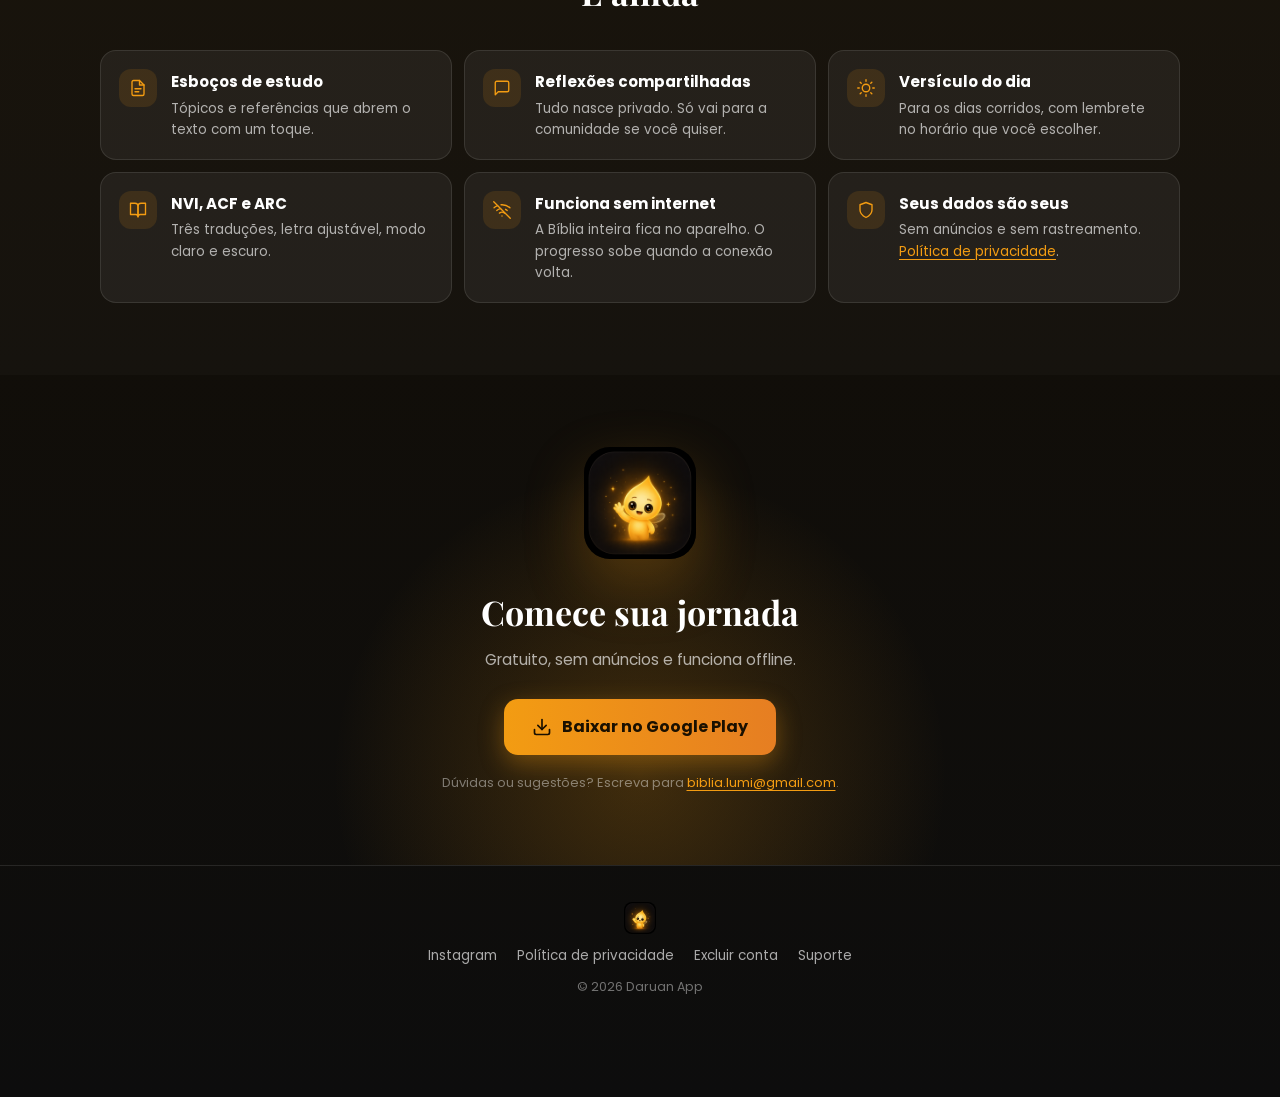
==== commit 19ba1820: "A home vira contagem para o lançamento de 1º de dezembro O botão "Quero testar" dá lugar a um contad" ====
--- a/index.html
+++ b/index.html
@@ -4,7 +4,7 @@
 <meta charset="UTF-8">
 <meta name="viewport" content="width=device-width, initial-scale=1.0">
 <title>Lumi — Leia a Bíblia todo dia | App gratuito para Android</title>
-<meta name="description" content="O Lumi transforma a leitura diária da Bíblia em hábito: planos de leitura, memorização de versículos, esboços de estudo e uma comunidade de leitores. Gratuito, funciona offline.">
+<meta name="description" content="O Lumi transforma a leitura diária da Bíblia em hábito: planos no seu ritmo, cartas para colecionar, quiz, memorização e um companheiro de luz. Gratuito, sem anúncios e funciona offline.">
 
 <!-- Open Graph — o robô do WhatsApp/Facebook não resolve caminho relativo na
      imagem: precisa ser URL absoluta, igual às páginas de convite. Sem isso a
@@ -12,7 +12,7 @@
 <meta property="og:type" content="website">
 <meta property="og:site_name" content="Lumi">
 <meta property="og:title" content="Lumi — Leia a Bíblia todo dia">
-<meta property="og:description" content="Planos de leitura, memorização, esboços e comunidade. Uma pequena criatura de luz acompanha sua jornada e brilha mais a cada dia de leitura.">
+<meta property="og:description" content="Planos no seu ritmo, cartas para colecionar, quiz e memorização. Uma pequena criatura de luz acompanha sua jornada e brilha mais a cada dia de leitura.">
 <meta property="og:image" content="https://daruanapp.github.io/lumi/assets/images/og-image.png">
 <meta property="og:image:secure_url" content="https://daruanapp.github.io/lumi/assets/images/og-image.png">
 <meta property="og:image:type" content="image/png">
@@ -25,7 +25,7 @@
 <!-- Twitter Card -->
 <meta name="twitter:card" content="summary_large_image">
 <meta name="twitter:title" content="Lumi — Leia a Bíblia todo dia">
-<meta name="twitter:description" content="Planos de leitura, memorização, esboços e comunidade. Gratuito e offline.">
+<meta name="twitter:description" content="Planos no seu ritmo, cartas para colecionar, quiz e memorização. Gratuito e offline.">
 <meta name="twitter:image" content="https://daruanapp.github.io/lumi/assets/images/og-image.png">
 <meta name="twitter:image:alt" content="Lumi — leitura e estudo bíblico">
 
@@ -46,49 +46,72 @@
 
 <a class="skip-link" href="#conteudo">Pular para o conteúdo</a>
 
+<!-- O cabeçalho mostra só o ícone: o logotipo já abre a página no hero, e a
+     marca não aparece duas vezes dizendo a mesma coisa (MARCA.md). -->
 <header class="topbar">
     <div class="wrap topbar__inner">
-        <a href="#" class="brand">
+        <a href="#" class="brand" aria-label="Lumi — início">
             <img src="assets/images/icon.png" alt="" class="brand__icon" width="32" height="32">
-            <span class="brand__name">Lumi</span>
         </a>
-        <a href="teste/" class="btn btn--ghost btn--small">Testar</a>
+        <a href="https://www.instagram.com/lumibiblia/" class="btn btn--ghost btn--small so-antes" target="_blank" rel="noopener">
+            <svg class="icon icon--sm" viewBox="0 0 24 24" fill="none" stroke="currentColor" stroke-width="2" stroke-linecap="round" stroke-linejoin="round" aria-hidden="true"><rect x="2" y="2" width="20" height="20" rx="5" ry="5"/><path d="M16 11.37A4 4 0 1 1 12.63 8 4 4 0 0 1 16 11.37z"/><line x1="17.5" y1="6.5" x2="17.51" y2="6.5"/></svg>
+            Seguir
+        </a>
+        <a href="https://play.google.com/store/apps/details?id=com.daruanapp.lumi" class="btn btn--ghost btn--small so-depois">
+            <svg class="icon icon--sm" viewBox="0 0 24 24" fill="none" stroke="currentColor" stroke-width="2" stroke-linecap="round" stroke-linejoin="round" aria-hidden="true"><path d="M21 15v4a2 2 0 0 1-2 2H5a2 2 0 0 1-2-2v-4"/><polyline points="7 10 12 15 17 10"/><line x1="12" y1="15" x2="12" y2="3"/></svg>
+            Baixar
+        </a>
     </div>
 </header>
 
 <main id="conteudo">
 
     <!-- ============ HERO ============ -->
+    <!-- Duas fases, trocadas pelo script.js na hora do lançamento
+         (1º/12/2026, 00h de Brasília): .so-antes até lá, .so-depois a partir
+         dali. Sem JS fica a fase "antes", com a data escrita por extenso. -->
     <section class="hero">
         <div class="hero__glow" aria-hidden="true"></div>
         <div class="wrap hero__inner">
             <div class="hero__copy">
-                <h1 class="hero__title">Lumi</h1>
-                <p class="hero__verse">“Lâmpada para os meus pés é a tua palavra, e luz para o meu caminho.”</p>
-                <p class="hero__subtitle">
-                    Um app de leitura e estudo da Bíblia que transforma o hábito diário em algo
-                    leve — com planos, memorização, esboços e uma comunidade de leitores.
-                </p>
+                <h1 class="hero__title">
+                    <img src="assets/images/logotipo.webp" alt="Lumi" class="hero__logo" width="900" height="469" fetchpriority="high">
+                </h1>
+                <p class="hero__verse">“Lâmpada para os meus pés é a tua palavra, e luz para o meu caminho.”<span class="hero__ref">Salmos 119:105</span></p>
+
+                <div class="lancamento">
+                    <p class="lancamento__rotulo so-antes">Chega ao Google Play em <strong>1º de dezembro</strong></p>
+                    <p class="lancamento__rotulo so-depois">Já está no <strong>Google Play</strong></p>
+
+                    <!-- Dias, horas e minutos — sem segundos. Expectativa, não
+                         urgência: um relógio correndo de segundo em segundo
+                         apressa, e a marca não apressa ninguém. -->
+                    <div class="contador so-antes" aria-hidden="true">
+                        <div class="contador__bloco"><span class="contador__num" data-dias>--</span><span class="contador__rot" data-rot-dias>dias</span></div>
+                        <div class="contador__bloco"><span class="contador__num" data-horas>--</span><span class="contador__rot" data-rot-horas>horas</span></div>
+                        <div class="contador__bloco"><span class="contador__num" data-minutos>--</span><span class="contador__rot" data-rot-minutos>minutos</span></div>
+                    </div>
+                </div>
+
+                <div class="hero__cta">
+                    <a class="btn btn--primary btn--large so-antes" href="https://www.instagram.com/lumibiblia/" target="_blank" rel="noopener">
+                        <svg class="icon" viewBox="0 0 24 24" fill="none" stroke="currentColor" stroke-width="2" stroke-linecap="round" stroke-linejoin="round" aria-hidden="true"><rect x="2" y="2" width="20" height="20" rx="5" ry="5"/><path d="M16 11.37A4 4 0 1 1 12.63 8 4 4 0 0 1 16 11.37z"/><line x1="17.5" y1="6.5" x2="17.51" y2="6.5"/></svg>
+                        Seguir @lumibiblia
+                    </a>
+                    <p class="hero__note so-antes">Até o lançamento, a gente mostra no Instagram, uma a uma, as luzes que o app traz.</p>
+
+                    <a class="btn btn--primary btn--large so-depois" href="https://play.google.com/store/apps/details?id=com.daruanapp.lumi">
+                        <svg class="icon" viewBox="0 0 24 24" fill="none" stroke="currentColor" stroke-width="2" stroke-linecap="round" stroke-linejoin="round" aria-hidden="true"><path d="M21 15v4a2 2 0 0 1-2 2H5a2 2 0 0 1-2-2v-4"/><polyline points="7 10 12 15 17 10"/><line x1="12" y1="15" x2="12" y2="3"/></svg>
+                        Baixar no Google Play
+                    </a>
+                    <p class="hero__note so-depois">Gratuito para Android. Siga também <a class="link" href="https://www.instagram.com/lumibiblia/" target="_blank" rel="noopener">@lumibiblia</a> no Instagram.</p>
+                </div>
 
                 <p class="hero__badges">
                     <span class="pill">Gratuito</span>
                     <span class="pill">Funciona offline</span>
                     <span class="pill">Sem anúncios</span>
                 </p>
-
-                <!-- Enquanto durar o teste fechado, o botão principal recruta em
-                     vez de anunciar. Volta a "Em breve no Google Play" — ou ao
-                     link da loja — quando o app for publicado. -->
-                <div class="hero__cta">
-                    <a class="btn btn--primary btn--large" href="teste/">
-                        <svg class="icon" viewBox="0 0 24 24" fill="none" stroke="currentColor" stroke-width="2" stroke-linecap="round" stroke-linejoin="round" aria-hidden="true"><path d="M5 12h14M13 6l6 6-6 6"/></svg>
-                        Quero testar o app
-                    </a>
-                    <p class="hero__note">
-                        O Lumi está em teste fechado antes de ir para a Play Store.<br>
-                        As vagas estão abertas e a inscrição leva um minuto.
-                    </p>
-                </div>
             </div>
 
             <div class="hero__figure">
@@ -97,118 +120,164 @@
         </div>
     </section>
 
+    <!-- ============ AS NOVE LUZES ============ -->
+    <!-- A mesma ordem dos vídeos da contagem: do que mais chama atenção ao
+         que menos. Os números são do app, não de vitrine: 366 cartas (uma
+         ilustração cada, assets/cards), 12 coleções, 7.134 perguntas. -->
+    <section class="section" id="recursos">
+        <div class="wrap">
+            <p class="section__kicker">O que tem no app</p>
+            <h2 class="section__title">Nove luzes para o seu caminho</h2>
+            <p class="section__lead">Ler a Bíblia todo dia fica mais leve quando cada leitura acende alguma coisa.</p>
+
+            <ol class="luzes">
+                <li class="luz-card reveal">
+                    <span class="luz-card__num" aria-hidden="true">1</span>
+                    <span class="card__icon"><svg viewBox="0 0 24 24" fill="none" stroke="currentColor" stroke-width="1.8" stroke-linecap="round" stroke-linejoin="round" aria-hidden="true"><polygon points="12 2 15.09 8.26 22 9.27 17 14.14 18.18 21.02 12 17.77 5.82 21.02 7 14.14 2 9.27 8.91 8.26 12 2"/></svg></span>
+                    <h3 class="card__title">O Lumi, que acende com você</h3>
+                    <p class="card__text">Uma pequena criatura de luz que lê junto. Ele brilha mais a cada dia de leitura, comemora cada capítulo e, se você some, só perde o brilho. Nunca cobra.</p>
+                </li>
+                <li class="luz-card reveal">
+                    <span class="luz-card__num" aria-hidden="true">2</span>
+                    <span class="card__icon"><svg viewBox="0 0 24 24" fill="none" stroke="currentColor" stroke-width="1.8" stroke-linecap="round" stroke-linejoin="round" aria-hidden="true"><polygon points="12 2 2 7 12 12 22 7 12 2"/><polyline points="2 17 12 22 22 17"/><polyline points="2 12 12 17 22 12"/></svg></span>
+                    <h3 class="card__title">Cartas para colecionar</h3>
+                    <p class="card__text">366 cartas ilustradas de versículos, em 12 coleções, das comuns às lendárias. Leia, junte moedas e abra pacotes.</p>
+                </li>
+                <li class="luz-card reveal">
+                    <span class="luz-card__num" aria-hidden="true">3</span>
+                    <span class="card__icon"><svg viewBox="0 0 24 24" fill="none" stroke="currentColor" stroke-width="1.8" stroke-linecap="round" stroke-linejoin="round" aria-hidden="true"><circle cx="12" cy="12" r="10"/><path d="M9.09 9a3 3 0 0 1 5.83 1c0 2-3 3-3 3"/><line x1="12" y1="17" x2="12.01" y2="17"/></svg></span>
+                    <h3 class="card__title">Quiz do que você leu</h3>
+                    <p class="card__text">7.134 perguntas sobre os capítulos, em três níveis. Cada acerto rende moedas para a sua coleção.</p>
+                </li>
+                <li class="luz-card reveal">
+                    <span class="luz-card__num" aria-hidden="true">4</span>
+                    <span class="card__icon"><svg viewBox="0 0 24 24" fill="none" stroke="currentColor" stroke-width="1.8" stroke-linecap="round" stroke-linejoin="round" aria-hidden="true"><circle cx="12" cy="8" r="7"/><polyline points="8.21 13.89 7 23 12 20 17 23 15.79 13.88"/></svg></span>
+                    <h3 class="card__title">Memorize de verdade</h3>
+                    <p class="card__text">Monte o versículo tocando as palavras na ordem. A revisão espaçada lembra na hora certa, e decorar libera a carta especial.</p>
+                </li>
+                <li class="luz-card reveal">
+                    <span class="luz-card__num" aria-hidden="true">5</span>
+                    <span class="card__icon"><svg viewBox="0 0 24 24" fill="none" stroke="currentColor" stroke-width="1.8" stroke-linecap="round" stroke-linejoin="round" aria-hidden="true"><path d="M12 20h9"/><path d="M16.5 3.5a2.121 2.121 0 0 1 3 3L7 19l-4 1 1-4L16.5 3.5z"/></svg></span>
+                    <h3 class="card__title">Grife enquanto lê</h3>
+                    <p class="card__text">Três canetas para destacar palavra por palavra ou o trecho inteiro, direto no texto.</p>
+                </li>
+                <li class="luz-card reveal">
+                    <span class="luz-card__num" aria-hidden="true">6</span>
+                    <span class="card__icon"><svg viewBox="0 0 24 24" fill="none" stroke="currentColor" stroke-width="1.8" stroke-linecap="round" stroke-linejoin="round" aria-hidden="true"><circle cx="12" cy="12" r="10"/><polygon points="16.24 7.76 14.12 14.12 7.76 16.24 9.88 9.88 16.24 7.76"/></svg></span>
+                    <h3 class="card__title">Um plano no seu ritmo</h3>
+                    <p class="card__text">Escolha ou crie o seu, marque dias de descanso e, se perder uns dias, recupere o ritmo sem começar do zero.</p>
+                </li>
+                <li class="luz-card reveal">
+                    <span class="luz-card__num" aria-hidden="true">7</span>
+                    <span class="card__icon"><svg viewBox="0 0 24 24" fill="none" stroke="currentColor" stroke-width="1.8" stroke-linecap="round" stroke-linejoin="round" aria-hidden="true"><path d="M3 18v-6a9 9 0 0 1 18 0v6"/><path d="M21 19a2 2 0 0 1-2 2h-1a2 2 0 0 1-2-2v-3a2 2 0 0 1 2-2h3zM3 19a2 2 0 0 0 2 2h1a2 2 0 0 0 2-2v-3a2 2 0 0 0-2-2H3z"/></svg></span>
+                    <h3 class="card__title">Ouça a Bíblia</h3>
+                    <p class="card__text">Leitura em voz alta com controle de velocidade, e um modo carro de botões grandes para ouvir dirigindo.</p>
+                </li>
+                <li class="luz-card reveal">
+                    <span class="luz-card__num" aria-hidden="true">8</span>
+                    <span class="card__icon"><svg viewBox="0 0 24 24" fill="none" stroke="currentColor" stroke-width="1.8" stroke-linecap="round" stroke-linejoin="round" aria-hidden="true"><polyline points="17 1 21 5 17 9"/><path d="M3 11V9a4 4 0 0 1 4-4h14"/><polyline points="7 23 3 19 7 15"/><path d="M21 13v2a4 4 0 0 1-4 4H3"/></svg></span>
+                    <h3 class="card__title">Troque cartas com amigos</h3>
+                    <p class="card__text">Mostre o código na sua tela, a outra pessoa lê com a câmera e as cartas trocam de mão.</p>
+                </li>
+                <li class="luz-card reveal">
+                    <span class="luz-card__num" aria-hidden="true">9</span>
+                    <span class="card__icon"><svg viewBox="0 0 24 24" fill="none" stroke="currentColor" stroke-width="1.8" stroke-linecap="round" stroke-linejoin="round" aria-hidden="true"><path d="M12 1a3 3 0 0 0-3 3v8a3 3 0 0 0 6 0V4a3 3 0 0 0-3-3z"/><path d="M19 10v2a7 7 0 0 1-14 0v-2"/><line x1="12" y1="19" x2="12" y2="23"/><line x1="8" y1="23" x2="16" y2="23"/></svg></span>
+                    <h3 class="card__title">Abra num instante</h3>
+                    <p class="card__text">Diga “João 3” e o capítulo abre. Na tela inicial, widgets com o versículo do dia e as suas revisões.</p>
+                </li>
+            </ol>
+        </div>
+    </section>
+
+    <!-- ============ VITRINE ============ -->
+    <!-- As capas da ficha da Play Store (repositório do app, loja/capas),
+         reduzidas para 600 px. Dados de vitrine, nenhum dado real. -->
+    <section class="section section--alt" id="por-dentro">
+        <div class="wrap">
+            <p class="section__kicker">Por dentro</p>
+            <h2 class="section__title">Veja o Lumi em ação</h2>
+            <p class="section__lead">Deslize para ver as telas do app.</p>
+        </div>
+
+        <div class="vitrine">
+            <button class="vitrine__seta vitrine__seta--ant" type="button" aria-label="Telas anteriores" hidden>
+                <svg viewBox="0 0 24 24" fill="none" stroke="currentColor" stroke-width="2" stroke-linecap="round" stroke-linejoin="round" aria-hidden="true"><polyline points="15 18 9 12 15 6"/></svg>
+            </button>
+            <ul class="vitrine__trilho" tabindex="0" aria-label="Telas do app Lumi">
+                <li><img src="assets/images/vitrine/01.webp" alt="Leia a Bíblia do seu jeito: grife, comente e ouça enquanto lê" width="600" height="1066" loading="lazy"></li>
+                <li><img src="assets/images/vitrine/02.webp" alt="Um plano no seu ritmo: escolha os dias e recupere o passo quando faltar" width="600" height="1066" loading="lazy"></li>
+                <li><img src="assets/images/vitrine/03.webp" alt="Colecione inspiração: cartas de versículos que iluminam seu dia" width="600" height="1066" loading="lazy"></li>
+                <li><img src="assets/images/vitrine/04.webp" alt="Celebre cada conquista: o Lumi comemora a leitura do dia concluída" width="600" height="1066" loading="lazy"></li>
+                <li><img src="assets/images/vitrine/05.webp" alt="Guarde a Palavra: trilha de memorização com flashcards e revisão espaçada" width="600" height="1066" loading="lazy"></li>
+                <li><img src="assets/images/vitrine/06.webp" alt="Sua jornada pela Bíblia: veja quanto já leu e descubra o próximo passo" width="600" height="1066" loading="lazy"></li>
+                <li><img src="assets/images/vitrine/07.webp" alt="Estude com profundidade: esboços de estudo com os versículos" width="600" height="1066" loading="lazy"></li>
+            </ul>
+            <button class="vitrine__seta vitrine__seta--prox" type="button" aria-label="Próximas telas" hidden>
+                <svg viewBox="0 0 24 24" fill="none" stroke="currentColor" stroke-width="2" stroke-linecap="round" stroke-linejoin="round" aria-hidden="true"><polyline points="9 18 15 12 9 6"/></svg>
+            </button>
+        </div>
+    </section>
+
     <!-- ============ QUEM É O LUMI ============ -->
     <!-- "o Lumi", masculino, como no app. O substantivo "criatura" continua
-         feminino — quem concorda com o nome são os pronomes. -->
-    <section class="section section--alt" id="personagem">
+         feminino — quem concorda com o nome são os pronomes.
+         A escada de luz segue o MARCA.md do app (§2, "A luz é a sequência").
+         As esferas são luz abstrata, não o personagem: o Lumi não se redesenha. -->
+    <section class="section" id="personagem">
         <div class="wrap">
+            <p class="section__kicker">O personagem</p>
             <h2 class="section__title">Quem é o Lumi</h2>
             <p class="section__lead">
-                O Lumi é uma pequena criatura de luz — mistura de vagalume, estrela e chama —
-                que acompanha você dentro do app. Ele reage ao seu ritmo: brilha forte quando
-                você está lendo, comemora quando termina um capítulo e apenas perde o brilho
-                quando você some por uns dias, convidando de volta.
+                Uma pequena criatura de luz, mistura de vagalume, estrela e chama, que
+                acompanha você dentro do app. A luz dele é a sua sequência de leitura:
+                quanto mais dias, mais ele brilha.
             </p>
-            <p class="section__lead">
-                Ele nunca cobra e nunca culpa. A ideia é simples: criar hábito com companhia,
-                não com culpa.
+
+            <ol class="escada reveal">
+                <li class="escada__passo escada__passo--0"><span class="escada__luz" aria-hidden="true"></span><strong>0 dias</strong><span>sem luz</span></li>
+                <li class="escada__passo escada__passo--1"><span class="escada__luz" aria-hidden="true"></span><strong>1 dia</strong><span>ganha cor</span></li>
+                <li class="escada__passo escada__passo--7"><span class="escada__luz" aria-hidden="true"></span><strong>7 dias</strong><span>começa a brilhar</span></li>
+                <li class="escada__passo escada__passo--30"><span class="escada__luz" aria-hidden="true"></span><strong>30 dias</strong><span>faíscas no ar</span></li>
+                <li class="escada__passo escada__passo--365"><span class="escada__luz" aria-hidden="true"></span><strong>365 dias</strong><span>estrela nos olhos</span></li>
+            </ol>
+
+            <p class="section__lead section__lead--depois">
+                Ficou uns dias sem ler? Ele não fica triste nem cobra: só perde o brilho, e
+                acende de novo quando você volta. Hábito com companhia, não com culpa.
             </p>
         </div>
     </section>
 
-    <!-- ============ RECURSOS ============ -->
-    <section class="section" id="recursos">
+    <!-- ============ E AINDA ============ -->
+    <section class="section section--alt" id="mais">
         <div class="wrap">
-            <h2 class="section__title">O que dá para fazer</h2>
-            <p class="section__lead">Tudo o que você precisa para tornar o estudo da Bíblia parte da sua rotina.</p>
-
-            <div class="grid grid--4">
-                <article class="card reveal">
-                    <span class="card__icon">
-                        <svg viewBox="0 0 24 24" fill="none" stroke="currentColor" stroke-width="1.8" stroke-linecap="round" stroke-linejoin="round" aria-hidden="true"><path d="M2 3h6a4 4 0 0 1 4 4v14a3 3 0 0 0-3-3H2z"/><path d="M22 3h-6a4 4 0 0 0-4 4v14a3 3 0 0 1 3-3h7z"/></svg>
-                    </span>
-                    <h3 class="card__title">Leitura e planos</h3>
-                    <p class="card__text">Bíblia completa navegável, com planos de leitura prontos ou criados por você, e progresso acompanhado dia a dia.</p>
-                </article>
-
-                <article class="card reveal">
-                    <span class="card__icon">
-                        <svg viewBox="0 0 24 24" fill="none" stroke="currentColor" stroke-width="1.8" stroke-linecap="round" stroke-linejoin="round" aria-hidden="true"><polygon points="13 2 3 14 12 14 11 22 21 10 12 10 13 2"/></svg>
-                    </span>
-                    <h3 class="card__title">Hábito com sequência</h3>
-                    <p class="card__text">Sequências diárias, marcos de recompensa e lembretes no horário que você escolher.</p>
-                </article>
-
-                <article class="card reveal">
-                    <span class="card__icon">
-                        <svg viewBox="0 0 24 24" fill="none" stroke="currentColor" stroke-width="1.8" stroke-linecap="round" stroke-linejoin="round" aria-hidden="true"><rect x="4" y="4" width="16" height="16" rx="2"/><rect x="9" y="9" width="6" height="6"/><line x1="9" y1="1" x2="9" y2="4"/><line x1="15" y1="1" x2="15" y2="4"/><line x1="9" y1="20" x2="9" y2="23"/><line x1="15" y1="20" x2="15" y2="23"/><line x1="20" y1="9" x2="23" y2="9"/><line x1="20" y1="14" x2="23" y2="14"/><line x1="1" y1="9" x2="4" y2="9"/><line x1="1" y1="14" x2="4" y2="14"/></svg>
-                    </span>
-                    <h3 class="card__title">Memorização</h3>
-                    <p class="card__text">Marque versículos para decorar e revise com repetição espaçada, no ritmo que funciona para você.</p>
-                </article>
-
-                <article class="card reveal">
-                    <span class="card__icon">
-                        <svg viewBox="0 0 24 24" fill="none" stroke="currentColor" stroke-width="1.8" stroke-linecap="round" stroke-linejoin="round" aria-hidden="true"><path d="M14 2H6a2 2 0 0 0-2 2v16a2 2 0 0 0 2 2h12a2 2 0 0 0 2-2V8z"/><polyline points="14 2 14 8 20 8"/><line x1="8" y1="13" x2="16" y2="13"/><line x1="8" y1="17" x2="13" y2="17"/></svg>
-                    </span>
-                    <h3 class="card__title">Esboços de estudo</h3>
-                    <p class="card__text">Monte esboços com tópicos, sequências e referências que abrem o texto bíblico com um toque.</p>
-                </article>
-            </div>
-        </div>
-    </section>
-
-    <!-- ============ COMUNIDADE ============ -->
-    <section class="section section--alt" id="comunidade">
-        <div class="wrap">
-            <div class="split__copy split__copy--center reveal">
-                <h2 class="section__title">Reflexões compartilhadas</h2>
-                <p class="section__lead">
-                    Escreva o que entendeu de um versículo e escolha se aquilo fica só para você
-                    ou visível para outros leitores. Acompanhe quem escreve bem e descubra
-                    leituras que você não teria feito sozinho.
-                </p>
-                <ul class="checklist">
-                    <li>Reflexões públicas ou privadas, você decide em cada uma</li>
-                    <li>Grifos no versículo e no seu próprio texto</li>
-                    <li>Seguir autores e acompanhar o que eles publicam</li>
-                </ul>
-            </div>
-        </div>
-    </section>
-
-    <!-- ============ OFFLINE ============ -->
-    <section class="section" id="offline">
-        <div class="wrap">
-            <div class="split__copy split__copy--center reveal">
-                <h2 class="section__title">Funciona offline</h2>
-                <p class="section__lead">
-                    A Bíblia inteira fica salva no seu aparelho. Dá para ler no metrô, em viagem
-                    ou sem sinal nenhum — e seu progresso sobe para a nuvem quando a conexão volta.
-                </p>
-                <ul class="checklist">
-                    <li>Leitura e progresso guardados no próprio celular</li>
-                    <li>Backup na nuvem para não perder nada ao trocar de aparelho</li>
-                    <li>Mais de uma tradução disponível</li>
-                </ul>
-            </div>
-        </div>
-    </section>
-
-    <!-- ============ PRIVACIDADE ============ -->
-    <section class="section section--alt" id="privacidade">
-        <div class="wrap">
-            <div class="split__copy split__copy--center reveal">
-                <h2 class="section__title">Seus dados são seus</h2>
-                <p class="section__lead">
-                    Sem anúncios, sem rastreamento e sem venda de dados. O que você escreve em
-                    modo privado fica visível só para você, e dá para apagar a conta inteira
-                    dentro do app quando quiser.
-                </p>
-                <p class="section__lead">
-                    <a class="link" href="privacidade/">Ler a política de privacidade</a>
-                </p>
-            </div>
+            <h2 class="section__title">E ainda</h2>
+            <ul class="extras">
+                <li class="extra reveal">
+                    <span class="extra__icon"><svg viewBox="0 0 24 24" fill="none" stroke="currentColor" stroke-width="1.8" stroke-linecap="round" stroke-linejoin="round" aria-hidden="true"><path d="M14 2H6a2 2 0 0 0-2 2v16a2 2 0 0 0 2 2h12a2 2 0 0 0 2-2V8z"/><polyline points="14 2 14 8 20 8"/><line x1="8" y1="13" x2="16" y2="13"/><line x1="8" y1="17" x2="13" y2="17"/></svg></span>
+                    <div><h3 class="extra__titulo">Esboços de estudo</h3><p class="extra__texto">Tópicos e referências que abrem o texto com um toque.</p></div>
+                </li>
+                <li class="extra reveal">
+                    <span class="extra__icon"><svg viewBox="0 0 24 24" fill="none" stroke="currentColor" stroke-width="1.8" stroke-linecap="round" stroke-linejoin="round" aria-hidden="true"><path d="M21 15a2 2 0 0 1-2 2H7l-4 4V5a2 2 0 0 1 2-2h14a2 2 0 0 1 2 2z"/></svg></span>
+                    <div><h3 class="extra__titulo">Reflexões compartilhadas</h3><p class="extra__texto">Tudo nasce privado. Só vai para a comunidade se você quiser.</p></div>
+                </li>
+                <li class="extra reveal">
+                    <span class="extra__icon"><svg viewBox="0 0 24 24" fill="none" stroke="currentColor" stroke-width="1.8" stroke-linecap="round" stroke-linejoin="round" aria-hidden="true"><circle cx="12" cy="12" r="5"/><line x1="12" y1="1" x2="12" y2="3"/><line x1="12" y1="21" x2="12" y2="23"/><line x1="4.22" y1="4.22" x2="5.64" y2="5.64"/><line x1="18.36" y1="18.36" x2="19.78" y2="19.78"/><line x1="1" y1="12" x2="3" y2="12"/><line x1="21" y1="12" x2="23" y2="12"/><line x1="4.22" y1="19.78" x2="5.64" y2="18.36"/><line x1="18.36" y1="5.64" x2="19.78" y2="4.22"/></svg></span>
+                    <div><h3 class="extra__titulo">Versículo do dia</h3><p class="extra__texto">Para os dias corridos, com lembrete no horário que você escolher.</p></div>
+                </li>
+                <li class="extra reveal">
+                    <span class="extra__icon"><svg viewBox="0 0 24 24" fill="none" stroke="currentColor" stroke-width="1.8" stroke-linecap="round" stroke-linejoin="round" aria-hidden="true"><path d="M2 3h6a4 4 0 0 1 4 4v14a3 3 0 0 0-3-3H2z"/><path d="M22 3h-6a4 4 0 0 0-4 4v14a3 3 0 0 1 3-3h7z"/></svg></span>
+                    <div><h3 class="extra__titulo">NVI, ACF e ARC</h3><p class="extra__texto">Três traduções, letra ajustável, modo claro e escuro.</p></div>
+                </li>
+                <li class="extra reveal">
+                    <span class="extra__icon"><svg viewBox="0 0 24 24" fill="none" stroke="currentColor" stroke-width="1.8" stroke-linecap="round" stroke-linejoin="round" aria-hidden="true"><line x1="1" y1="1" x2="23" y2="23"/><path d="M16.72 11.06A10.94 10.94 0 0 1 19 12.55"/><path d="M5 12.55a10.94 10.94 0 0 1 5.17-2.39"/><path d="M10.71 5.05A16 16 0 0 1 22.58 9"/><path d="M1.42 9a15.91 15.91 0 0 1 4.7-2.88"/><path d="M8.53 16.11a6 6 0 0 1 6.95 0"/><line x1="12" y1="20" x2="12.01" y2="20"/></svg></span>
+                    <div><h3 class="extra__titulo">Funciona sem internet</h3><p class="extra__texto">A Bíblia inteira fica no aparelho. O progresso sobe quando a conexão volta.</p></div>
+                </li>
+                <li class="extra reveal">
+                    <span class="extra__icon"><svg viewBox="0 0 24 24" fill="none" stroke="currentColor" stroke-width="1.8" stroke-linecap="round" stroke-linejoin="round" aria-hidden="true"><path d="M12 22s8-4 8-10V5l-8-3-8 3v7c0 6 8 10 8 10z"/></svg></span>
+                    <div><h3 class="extra__titulo">Seus dados são seus</h3><p class="extra__texto">Sem anúncios e sem rastreamento. <a class="link" href="privacidade/">Política de privacidade</a>.</p></div>
+                </li>
+            </ul>
         </div>
     </section>
 
@@ -218,13 +287,20 @@
         <div class="wrap cta-final__inner">
             <img src="assets/images/icon.png" alt="" class="cta-final__icon reveal" width="112" height="112">
 
-            <h2 class="cta-final__title">Comece sua jornada</h2>
-            <p class="cta-final__subtitle">Entre no teste fechado e use o app antes de todo mundo.</p>
-
-            <a class="btn btn--primary btn--large" href="teste/">
-                <svg class="icon" viewBox="0 0 24 24" fill="none" stroke="currentColor" stroke-width="2" stroke-linecap="round" stroke-linejoin="round" aria-hidden="true"><path d="M5 12h14M13 6l6 6-6 6"/></svg>
-                Quero testar o app
+            <h2 class="cta-final__title so-antes">Falta pouco para acender</h2>
+            <p class="cta-final__subtitle so-antes"><span data-faltam>O Lumi chega ao Google Play em 1º de dezembro.</span></p>
+            <a class="btn btn--primary btn--large so-antes" href="https://www.instagram.com/lumibiblia/" target="_blank" rel="noopener">
+                <svg class="icon" viewBox="0 0 24 24" fill="none" stroke="currentColor" stroke-width="2" stroke-linecap="round" stroke-linejoin="round" aria-hidden="true"><rect x="2" y="2" width="20" height="20" rx="5" ry="5"/><path d="M16 11.37A4 4 0 1 1 12.63 8 4 4 0 0 1 16 11.37z"/><line x1="17.5" y1="6.5" x2="17.51" y2="6.5"/></svg>
+                Seguir @lumibiblia
             </a>
+
+            <h2 class="cta-final__title so-depois">Comece sua jornada</h2>
+            <p class="cta-final__subtitle so-depois">Gratuito, sem anúncios e funciona offline.</p>
+            <a class="btn btn--primary btn--large so-depois" href="https://play.google.com/store/apps/details?id=com.daruanapp.lumi">
+                <svg class="icon" viewBox="0 0 24 24" fill="none" stroke="currentColor" stroke-width="2" stroke-linecap="round" stroke-linejoin="round" aria-hidden="true"><path d="M21 15v4a2 2 0 0 1-2 2H5a2 2 0 0 1-2-2v-4"/><polyline points="7 10 12 15 17 10"/><line x1="12" y1="15" x2="12" y2="3"/></svg>
+                Baixar no Google Play
+            </a>
+
             <p class="cta-final__note">Dúvidas ou sugestões? Escreva para <a class="link" href="mailto:biblia.lumi@gmail.com">biblia.lumi@gmail.com</a>.</p>
         </div>
     </section>
@@ -233,12 +309,9 @@
 
 <footer class="footer">
     <div class="wrap footer__inner">
-        <div class="brand brand--footer">
-            <img src="assets/images/icon.png" alt="" class="brand__icon" width="24" height="24">
-            <span class="brand__name">Lumi</span>
-        </div>
-        <nav class="footer__links">
-            <a href="teste/">Testar o app</a>
+        <img src="assets/images/icon.png" alt="Lumi" class="brand__icon" width="32" height="32">
+        <nav class="footer__links" aria-label="Rodapé">
+            <a href="https://www.instagram.com/lumibiblia/" target="_blank" rel="noopener">Instagram</a>
             <a href="privacidade/">Política de privacidade</a>
             <a href="exclusao-de-conta/">Excluir conta</a>
             <a href="mailto:biblia.lumi@gmail.com">Suporte</a>
--- a/style.css
+++ b/style.css
@@ -16,6 +16,12 @@
 
     --accent: #F39C12;
     --accent-2: #E67E22;
+    --accent-ink: #1A1000;
+
+    /* luz: o âmbar diluído em branco, mesma família do personagem */
+    --luz-1: #FFF6D8;
+    --luz-2: #FFE9A8;
+    --luz-3: #FFD766;
 
     --card-bg: rgba(255, 255, 255, 0.06);
     --card-bg-strong: rgba(255, 255, 255, 0.08);
@@ -48,6 +54,7 @@
     font-family: var(--font-sans);
     color: var(--text-primary);
     background: linear-gradient(180deg, var(--bg-1) 0%, var(--bg-2) 45%, var(--bg-3) 100%);
+    background-color: var(--bg-3);
     background-repeat: no-repeat;
     -webkit-font-smoothing: antialiased;
     line-height: 1.5;
@@ -68,6 +75,15 @@
 
 .icon { width: 20px; height: 20px; flex-shrink: 0; }
 .icon--sm { width: 15px; height: 15px; }
+
+/* ---------- Fases do lançamento ---------- */
+/* .so-antes até 1º/12/2026; .so-depois a partir dali (script.js põe
+   .lancado no <html>). Sem JS fica a fase "antes". */
+
+.so-depois { display: none !important; }
+.lancado .so-antes { display: none !important; }
+.lancado .so-depois { display: revert !important; }
+.lancado .btn.so-depois { display: inline-flex !important; }
 
 /* ---------- Acessibilidade ---------- */
 
@@ -76,7 +92,7 @@
     left: -999px;
     top: 0;
     background: var(--accent);
-    color: #1a1000;
+    color: var(--accent-ink);
     padding: 10px 16px;
     border-radius: 0 0 8px 0;
     z-index: 200;
@@ -86,7 +102,8 @@
 
 a:focus-visible,
 button:focus-visible,
-summary:focus-visible {
+summary:focus-visible,
+.vitrine__trilho:focus-visible {
     outline: 2px solid var(--accent);
     outline-offset: 3px;
 }
@@ -120,12 +137,6 @@
     width: 32px;
     height: 32px;
 }
-.brand__name {
-    font-family: var(--font-serif);
-    font-weight: 700;
-    font-size: 20px;
-    letter-spacing: 0.5px;
-}
 
 /* ---------- Botões ---------- */
 
@@ -145,9 +156,10 @@
 }
 .btn:active { transform: scale(0.97); }
 
+/* texto sobre o âmbar em #1A1000 (8,56:1), nunca branco (2,19:1) */
 .btn--primary {
     background: linear-gradient(90deg, var(--accent), var(--accent-2));
-    color: #fff;
+    color: var(--accent-ink);
     box-shadow: 0 8px 24px rgba(243, 156, 18, 0.35);
 }
 .btn--primary:hover { box-shadow: 0 10px 30px rgba(243, 156, 18, 0.5); }
@@ -160,14 +172,13 @@
 .btn--ghost:hover { background: var(--card-bg-strong); }
 
 .btn--large { height: 56px; padding: 0 28px; font-size: 16px; }
-.btn--small { height: 38px; padding: 0 18px; font-size: 13px; }
-.btn--block { width: 100%; height: 52px; font-size: 15px; }
+.btn--small { height: 38px; padding: 0 16px; font-size: 13px; gap: 8px; }
 
 /* ---------- Hero ---------- */
 
 .hero {
     position: relative;
-    padding: 56px 0 72px;
+    padding: 32px 0 72px;
     overflow: hidden;
 }
 
@@ -190,17 +201,17 @@
     flex-direction: column;
     align-items: center;
     text-align: center;
-    gap: 40px;
+    gap: 12px;
 }
 
 .hero__copy { max-width: 560px; display: flex; flex-direction: column; align-items: center; }
 
-.hero__title {
-    font-family: var(--font-serif);
-    font-weight: 700;
-    font-size: clamp(40px, 9vw, 56px);
-    letter-spacing: 2px;
-    margin: 0 0 16px;
+.hero__title { margin: 0 0 12px; line-height: 0; }
+
+/* logotipo: nunca abaixo de 120 px (MARCA.md); proporção 1,9193 */
+.hero__logo {
+    width: clamp(200px, 58vw, 300px);
+    height: auto;
 }
 
 .hero__verse {
@@ -210,23 +221,86 @@
     color: rgba(255, 255, 255, 0.82);
     max-width: 480px;
     line-height: 1.6;
-    margin: 0 0 20px;
-}
-
-.hero__subtitle {
-    font-size: 15.5px;
+    margin: 0 0 28px;
+}
+.hero__ref {
+    display: block;
+    margin-top: 6px;
+    font-family: var(--font-sans);
+    font-style: normal;
+    font-size: 12.5px;
+    letter-spacing: 1.2px;
+    text-transform: uppercase;
+    color: var(--text-muted);
+}
+
+/* --- contagem --- */
+
+.lancamento { width: 100%; margin: 0 0 24px; }
+
+.lancamento__rotulo {
+    margin: 0 0 14px;
+    font-size: 13px;
+    font-weight: 600;
+    letter-spacing: 1.2px;
+    text-transform: uppercase;
     color: var(--text-secondary);
-    line-height: 1.7;
-    margin: 0 0 28px;
-}
-
-/* selos curtos logo abaixo do subtítulo */
+}
+.lancamento__rotulo strong { color: var(--accent); font-weight: 700; }
+
+/* sem JS não há número para mostrar: fica só a data escrita */
+.contador { display: none; }
+.js .contador {
+    display: grid;
+    grid-template-columns: repeat(3, minmax(0, 1fr));
+    gap: 10px;
+    max-width: 380px;
+    margin: 0 auto;
+}
+
+.contador__bloco {
+    display: flex;
+    flex-direction: column;
+    align-items: center;
+    gap: 2px;
+    padding: 14px 6px 12px;
+    background: var(--card-bg);
+    border: 1px solid var(--border);
+    border-radius: var(--radius-md);
+    box-shadow: inset 0 1px 0 rgba(255, 233, 168, 0.08);
+}
+.contador__num {
+    font-family: var(--font-serif);
+    font-weight: 700;
+    font-size: clamp(34px, 9vw, 44px);
+    line-height: 1.05;
+    font-variant-numeric: tabular-nums lining-nums;
+    color: var(--luz-2);
+    text-shadow: 0 0 24px rgba(243, 156, 18, 0.45);
+}
+.contador__rot {
+    font-size: 12px;
+    font-weight: 500;
+    color: var(--text-muted);
+    letter-spacing: 0.4px;
+}
+
+.hero__cta { width: 100%; display: flex; flex-direction: column; align-items: center; gap: 12px; margin: 0 0 24px; }
+
+.hero__note {
+    font-size: 13px;
+    color: var(--text-muted);
+    max-width: 380px;
+    margin: 0;
+}
+
+/* selos curtos no fim do bloco */
 .hero__badges {
     display: flex;
     flex-wrap: wrap;
     justify-content: center;
     gap: 8px;
-    margin: 0 0 28px;
+    margin: 0;
 }
 .pill {
     font-size: 12.5px;
@@ -238,25 +312,12 @@
     padding: 6px 14px;
 }
 
-.hero__cta { width: 100%; display: flex; flex-direction: column; align-items: center; gap: 12px; }
-
-.hero__note {
-    font-size: 13px;
-    color: var(--text-muted);
-    margin: 0;
-}
-
-/* botão "em breve": mantém o peso visual do CTA sem fingir ser um link */
-.is-soon {
-    cursor: default;
-    opacity: 0.92;
-}
-.is-soon:active { transform: none; }
-
-.hero__figure { display: flex; justify-content: center; }
+/* no celular o Lumi vem primeiro, menor, e o logotipo logo abaixo:
+   personagem + nome = a assinatura da marca */
+.hero__figure { display: flex; justify-content: center; order: -1; }
 
 .hero__lumi {
-    width: min(280px, 72vw);
+    width: min(190px, 50vw);
     height: auto;
     filter: drop-shadow(0 24px 60px rgba(243, 156, 18, 0.28));
     animation: lumi-float 6s ease-in-out infinite;
@@ -273,6 +334,16 @@
    quando se chega nela por link de âncora */
 .section { padding: 72px 0; position: relative; scroll-margin-top: 64px; }
 .section--alt { background: rgba(255, 255, 255, 0.02); }
+
+.section__kicker {
+    text-align: center;
+    margin: 0 0 8px;
+    font-size: 12px;
+    font-weight: 700;
+    letter-spacing: 1.2px;
+    text-transform: uppercase;
+    color: var(--accent);
+}
 
 .section__title {
     font-family: var(--font-serif);
@@ -289,18 +360,10 @@
     margin: 0 auto 40px;
     line-height: 1.7;
 }
-
-/* ---------- Grid de cards ---------- */
-
-.grid { display: grid; gap: 18px; }
-.grid--4 { grid-template-columns: 1fr; }
-
-.card {
-    background: var(--card-bg);
-    border: 1px solid var(--border);
-    border-radius: var(--radius-md);
-    padding: 26px 22px;
-}
+.section__lead--depois { margin: 40px auto 0; }
+
+/* ---------- Cards ---------- */
+
 .card__icon {
     display: inline-flex;
     align-items: center;
@@ -316,41 +379,190 @@
 .card__title { font-size: 17px; font-weight: 700; margin: 0 0 8px; }
 .card__text { font-size: 14px; color: var(--text-secondary); line-height: 1.65; margin: 0; }
 
-/* ---------- Blocos de texto com checklist ---------- */
-
-.split__copy { max-width: 520px; }
-.split__copy--center { margin: 0 auto; }
-.split__copy .section__lead { margin-bottom: 24px; }
-
-.checklist { list-style: none; display: flex; flex-direction: column; gap: 12px; }
-.checklist li {
+/* ---------- As nove luzes ---------- */
+
+.luzes {
+    list-style: none;
+    display: grid;
+    grid-template-columns: 1fr;
+    gap: 16px;
+}
+
+.luz-card {
     position: relative;
-    padding-left: 28px;
-    font-size: 14.5px;
-    color: var(--text-secondary);
-}
-.checklist li::before {
+    background: var(--card-bg);
+    border: 1px solid var(--border);
+    border-radius: var(--radius-md);
+    padding: 24px 22px;
+    overflow: hidden;
+}
+/* um halo âmbar no canto: cada cartão é uma luz acesa */
+.luz-card::before {
     content: '';
     position: absolute;
-    left: 0;
-    top: 3px;
-    width: 18px;
-    height: 18px;
+    top: -60px;
+    right: -60px;
+    width: 160px;
+    height: 160px;
+    background: radial-gradient(circle, rgba(243, 156, 18, 0.16) 0%, rgba(243, 156, 18, 0) 70%);
+    pointer-events: none;
+}
+.luz-card__num {
+    position: absolute;
+    top: 18px;
+    right: 22px;
+    font-family: var(--font-serif);
+    font-weight: 700;
+    font-size: 28px;
+    line-height: 1;
+    color: rgba(255, 233, 168, 0.22);
+}
+
+/* a primeira luz é o personagem: o cartão dele ocupa a largura toda */
+.luz-card:first-child {
+    border-color: rgba(243, 156, 18, 0.35);
+    background: linear-gradient(135deg, rgba(243, 156, 18, 0.12), rgba(255, 255, 255, 0.04) 60%);
+}
+
+/* ---------- Vitrine ---------- */
+
+.vitrine { position: relative; }
+
+.vitrine__trilho {
+    list-style: none;
+    display: flex;
+    gap: 16px;
+    overflow-x: auto;
+    scroll-snap-type: x mandatory;
+    scroll-padding: 0 20px;
+    padding: 4px 20px 20px;
+    scrollbar-width: none;
+    -webkit-overflow-scrolling: touch;
+}
+.vitrine__trilho::-webkit-scrollbar { display: none; }
+
+.vitrine__trilho li {
+    flex: 0 0 auto;
+    width: min(64vw, 260px);
+    scroll-snap-align: start;
+}
+.vitrine__trilho img {
+    width: 100%;
+    height: auto;
+    border-radius: 20px;
+    border: 1px solid var(--border);
+    box-shadow: 0 18px 40px rgba(0, 0, 0, 0.45);
+    background: var(--bg-1);
+}
+
+.vitrine__seta {
+    position: absolute;
+    top: 50%;
+    z-index: 2;
+    width: 44px;
+    height: 44px;
+    margin-top: -32px;
+    display: inline-flex;
+    align-items: center;
+    justify-content: center;
     border-radius: 50%;
-    background: rgba(243, 156, 18, 0.15);
-    box-shadow: inset 0 0 0 1px rgba(243, 156, 18, 0.4);
-}
-.checklist li::after {
-    content: '';
-    position: absolute;
-    left: 5px;
-    top: 7px;
-    width: 8px;
-    height: 4px;
-    border-left: 2px solid var(--accent);
-    border-bottom: 2px solid var(--accent);
-    transform: rotate(-45deg);
-}
+    border: 1px solid var(--border);
+    background: rgba(13, 13, 26, 0.85);
+    color: var(--text-primary);
+    cursor: pointer;
+    transition: opacity 0.15s ease;
+}
+.vitrine__seta svg { width: 20px; height: 20px; }
+.vitrine__seta:disabled { opacity: 0.3; cursor: default; }
+.vitrine__seta--ant { left: 12px; }
+.vitrine__seta--prox { right: 12px; }
+
+/* no toque, desliza com o dedo: as setas só atrapalham */
+@media (hover: none) {
+    .vitrine__seta { display: none; }
+}
+
+/* ---------- Escada de luz ---------- */
+
+.escada {
+    list-style: none;
+    display: grid;
+    grid-template-columns: repeat(5, minmax(0, 1fr));
+    gap: 8px;
+    max-width: 620px;
+    margin: 0 auto;
+    text-align: center;
+}
+.escada__passo {
+    display: flex;
+    flex-direction: column;
+    align-items: center;
+    gap: 4px;
+    font-size: 12px;
+    color: var(--text-muted);
+    line-height: 1.35;
+}
+.escada__passo strong {
+    font-size: 13.5px;
+    font-weight: 700;
+    color: var(--text-primary);
+    margin-top: 12px;
+}
+
+/* luz abstrata, não o personagem: o Lumi não se redesenha */
+.escada__luz {
+    display: block;
+    width: 44px;
+    height: 44px;
+    border-radius: 50%;
+    background: radial-gradient(circle at 42% 38%, var(--luz-1) 0%, var(--luz-3) 32%, var(--accent) 68%, #C8860A 100%);
+}
+.escada__passo--0 .escada__luz {
+    background: radial-gradient(circle at 42% 38%, #9A9AA6 0%, #5E5E68 60%, #3A3A42 100%);
+    width: 36px; height: 36px; margin: 4px 0;
+}
+.escada__passo--1 .escada__luz { width: 38px; height: 38px; margin: 3px 0; }
+.escada__passo--7 .escada__luz { box-shadow: 0 0 18px 2px rgba(243, 156, 18, 0.35); }
+.escada__passo--30 .escada__luz {
+    box-shadow: 0 0 24px 4px rgba(243, 156, 18, 0.45), 14px -14px 0 -18px var(--luz-3), -16px 10px 0 -19px var(--luz-2);
+}
+.escada__passo--365 .escada__luz {
+    width: 48px; height: 48px; margin: -2px 0;
+    box-shadow: 0 0 34px 8px rgba(243, 156, 18, 0.55), 16px -16px 0 -19px var(--luz-1), -18px 12px 0 -20px var(--luz-2), 20px 14px 0 -21px var(--luz-3);
+}
+
+/* ---------- E ainda ---------- */
+
+.extras {
+    list-style: none;
+    display: grid;
+    grid-template-columns: 1fr;
+    gap: 12px;
+    margin-top: 32px;
+}
+.extra {
+    display: flex;
+    align-items: flex-start;
+    gap: 14px;
+    padding: 18px;
+    background: var(--card-bg);
+    border: 1px solid var(--border);
+    border-radius: var(--radius-md);
+}
+.extra__icon {
+    flex: 0 0 auto;
+    display: inline-flex;
+    align-items: center;
+    justify-content: center;
+    width: 38px;
+    height: 38px;
+    border-radius: 12px;
+    background: rgba(243, 156, 18, 0.12);
+    color: var(--accent);
+}
+.extra__icon svg { width: 18px; height: 18px; }
+.extra__titulo { font-size: 15px; font-weight: 700; margin: 2px 0 4px; }
+.extra__texto { font-size: 13.5px; color: var(--text-secondary); line-height: 1.6; margin: 0; }
 
 /* links em texto corrido */
 .link {
@@ -409,7 +621,6 @@
     gap: 12px;
     text-align: center;
 }
-.brand--footer .brand__name { font-size: 16px; }
 .footer__copy { font-size: 12.5px; color: var(--text-muted); margin: 0; }
 
 .footer__links {
@@ -439,6 +650,7 @@
 
 @media (prefers-reduced-motion: reduce) {
     .js .reveal { opacity: 1; transform: none; transition: none; }
+    .hero__lumi { animation: none; }
     html { scroll-behavior: auto; }
 }
 
@@ -447,18 +659,39 @@
    =========================================================== */
 
 @media (min-width: 640px) {
-    .grid--4 { grid-template-columns: repeat(2, 1fr); }
+    .luzes { grid-template-columns: repeat(2, 1fr); }
+    .luz-card:first-child { grid-column: 1 / -1; }
+    .extras { grid-template-columns: repeat(2, 1fr); }
+    .escada__luz { width: 52px; height: 52px; }
+    .escada__passo--0 .escada__luz { width: 42px; height: 42px; margin: 5px 0; }
+    .escada__passo--1 .escada__luz { width: 46px; height: 46px; margin: 3px 0; }
+    .escada__passo--365 .escada__luz { width: 58px; height: 58px; margin: -3px 0; }
+    .escada__passo { font-size: 13px; }
 }
 
 @media (min-width: 900px) {
-    .hero__inner { flex-direction: row; text-align: left; gap: 64px; }
+    .hero { padding: 56px 0 88px; }
+    .hero__inner { flex-direction: row; text-align: left; gap: 64px; justify-content: center; }
     .hero__copy { align-items: flex-start; text-align: left; }
     .hero__verse { margin-left: 0; }
+    .lancamento__rotulo { text-align: left; }
+    .js .contador { margin: 0; }
     .hero__badges { justify-content: flex-start; }
     .hero__cta { align-items: flex-start; }
-    .hero__lumi { width: 320px; }
+    .hero__figure { order: 0; }
+    .hero__lumi { width: 340px; }
+    .hero__logo { width: 300px; }
+
+    .vitrine__trilho {
+        padding-left: max(20px, calc((100vw - var(--wrap)) / 2 + 20px));
+        padding-right: max(20px, calc((100vw - var(--wrap)) / 2 + 20px));
+        scroll-padding: 0 max(20px, calc((100vw - var(--wrap)) / 2 + 20px));
+    }
 }
 
 @media (min-width: 1040px) {
-    .grid--4 { grid-template-columns: repeat(4, 1fr); }
-}
+    /* 3 colunas: as nove fecham um 3×3, então o Lumi volta a ser um cartão */
+    .luzes { grid-template-columns: repeat(3, 1fr); }
+    .luz-card:first-child { grid-column: auto; }
+    .extras { grid-template-columns: repeat(3, 1fr); }
+}
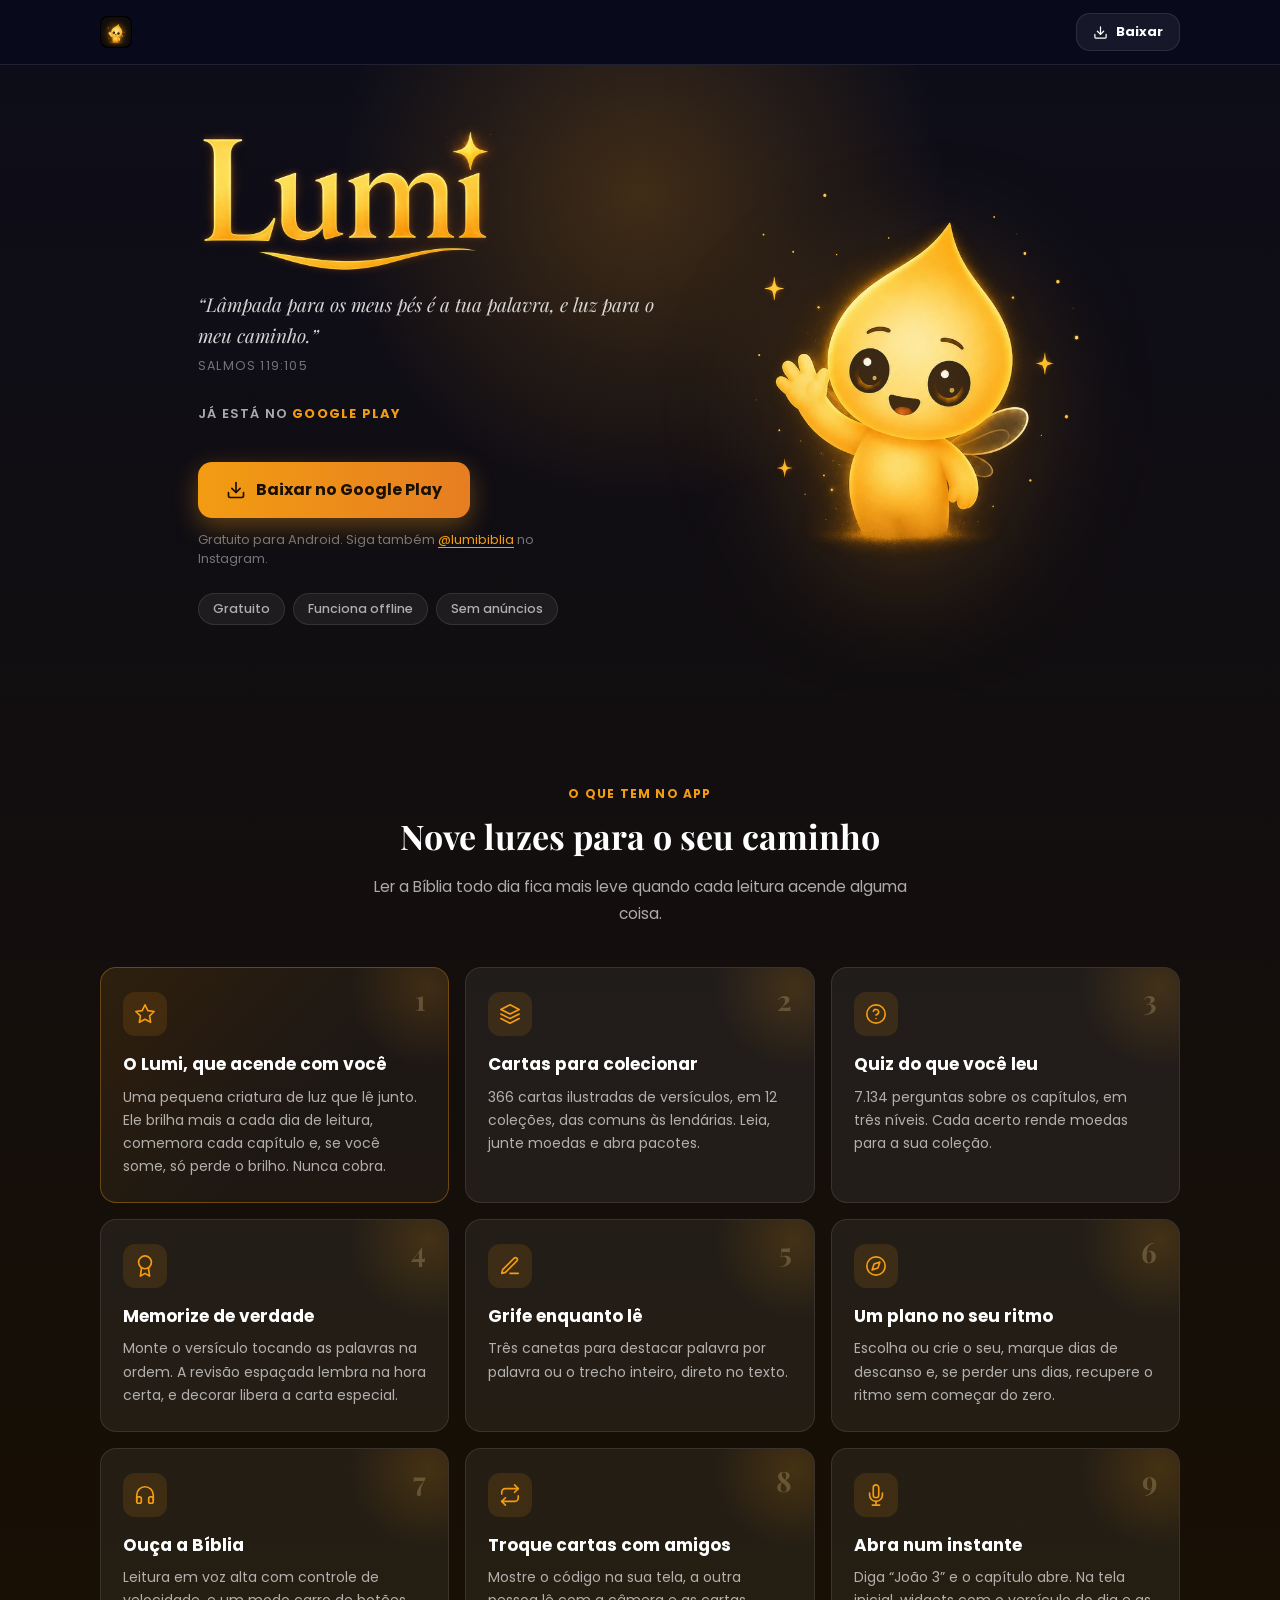
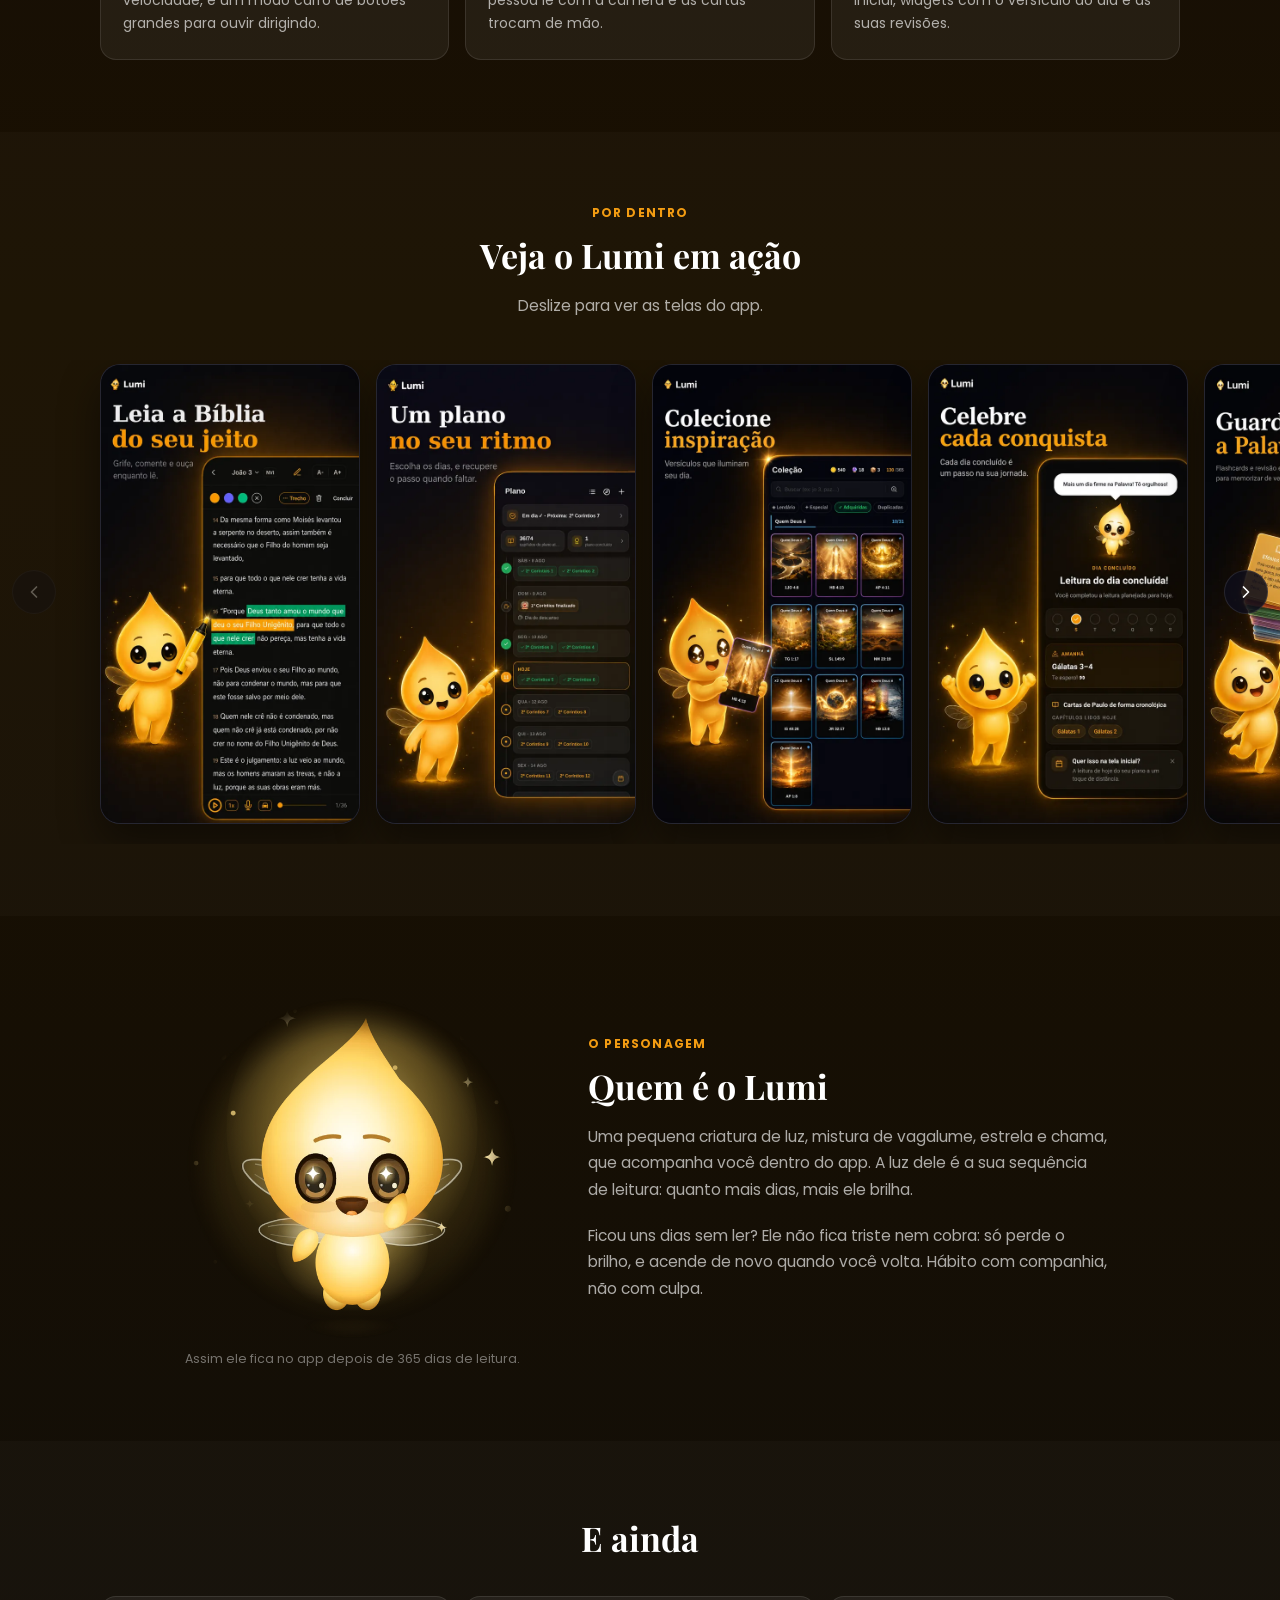
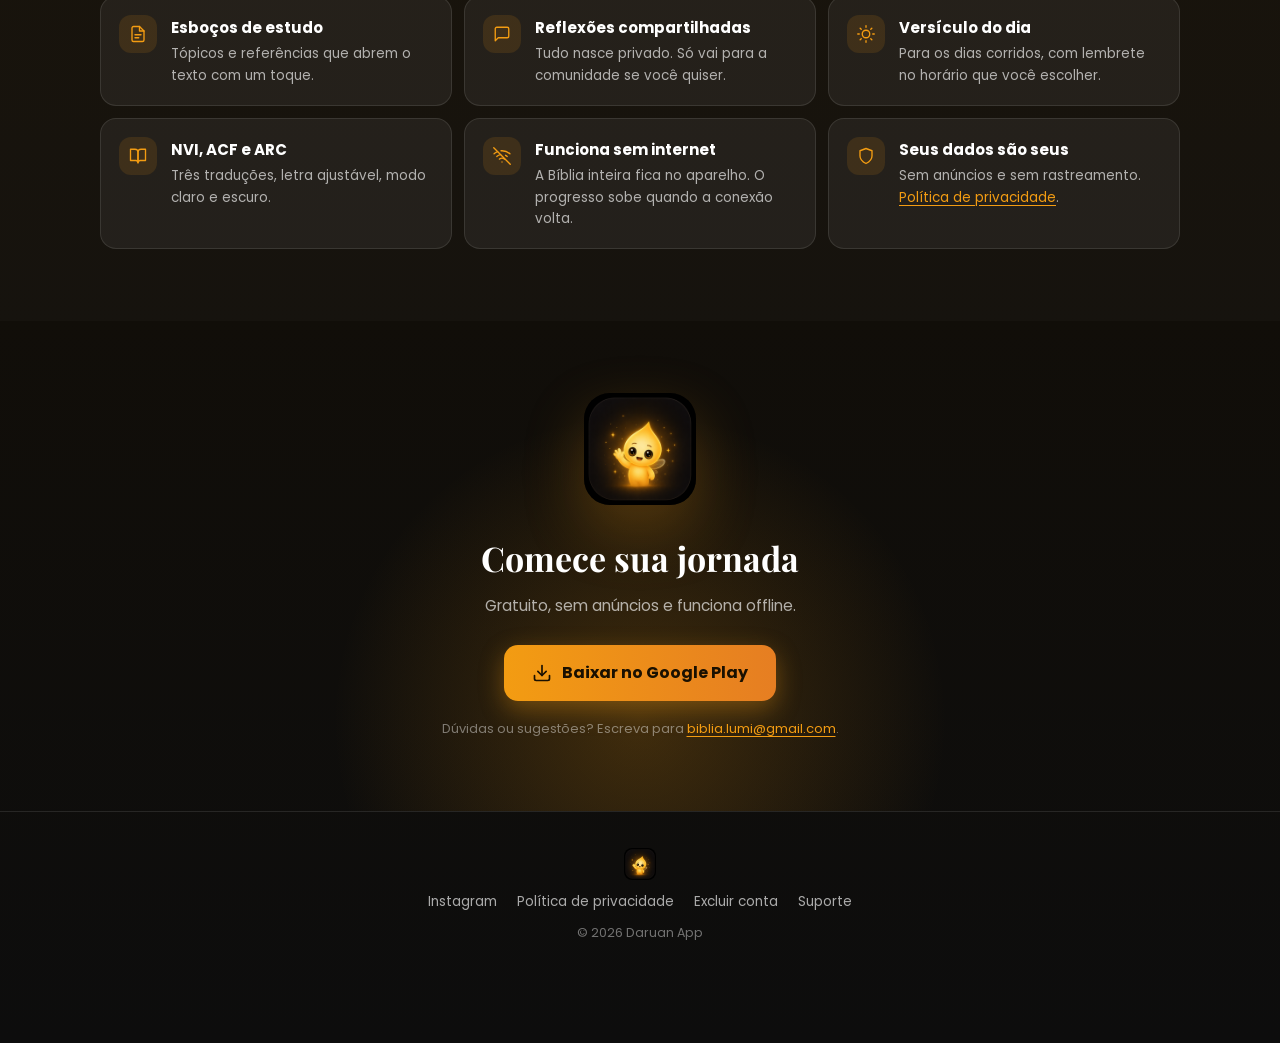
==== commit 350802e6: ""Quem é o Lumi" mostra o Lumi do app no lugar da escada de luz As esferas de 0 a 365 dias não pareci" ====
--- a/index.html
+++ b/index.html
@@ -221,30 +221,29 @@
     <!-- ============ QUEM É O LUMI ============ -->
     <!-- "o Lumi", masculino, como no app. O substantivo "criatura" continua
          feminino — quem concorda com o nome são os pronomes.
-         A escada de luz segue o MARCA.md do app (§2, "A luz é a sequência").
-         As esferas são luz abstrata, não o personagem: o Lumi não se redesenha. -->
+         A imagem é o Lumi do app: o componente SVG de verdade
+         (src/components/Lumi), renderizado no estado do kit de divulgação —
+         happy, 365 dias, olhos de estrela. Só a borda do halo foi esfumada. -->
     <section class="section" id="personagem">
-        <div class="wrap">
-            <p class="section__kicker">O personagem</p>
-            <h2 class="section__title">Quem é o Lumi</h2>
-            <p class="section__lead">
-                Uma pequena criatura de luz, mistura de vagalume, estrela e chama, que
-                acompanha você dentro do app. A luz dele é a sua sequência de leitura:
-                quanto mais dias, mais ele brilha.
-            </p>
-
-            <ol class="escada reveal">
-                <li class="escada__passo escada__passo--0"><span class="escada__luz" aria-hidden="true"></span><strong>0 dias</strong><span>sem luz</span></li>
-                <li class="escada__passo escada__passo--1"><span class="escada__luz" aria-hidden="true"></span><strong>1 dia</strong><span>ganha cor</span></li>
-                <li class="escada__passo escada__passo--7"><span class="escada__luz" aria-hidden="true"></span><strong>7 dias</strong><span>começa a brilhar</span></li>
-                <li class="escada__passo escada__passo--30"><span class="escada__luz" aria-hidden="true"></span><strong>30 dias</strong><span>faíscas no ar</span></li>
-                <li class="escada__passo escada__passo--365"><span class="escada__luz" aria-hidden="true"></span><strong>365 dias</strong><span>estrela nos olhos</span></li>
-            </ol>
-
-            <p class="section__lead section__lead--depois">
-                Ficou uns dias sem ler? Ele não fica triste nem cobra: só perde o brilho, e
-                acende de novo quando você volta. Hábito com companhia, não com culpa.
-            </p>
+        <div class="wrap personagem">
+            <div class="personagem__texto">
+                <p class="section__kicker">O personagem</p>
+                <h2 class="section__title">Quem é o Lumi</h2>
+                <p class="section__lead">
+                    Uma pequena criatura de luz, mistura de vagalume, estrela e chama, que
+                    acompanha você dentro do app. A luz dele é a sua sequência de leitura:
+                    quanto mais dias, mais ele brilha.
+                </p>
+                <p class="section__lead">
+                    Ficou uns dias sem ler? Ele não fica triste nem cobra: só perde o brilho, e
+                    acende de novo quando você volta. Hábito com companhia, não com culpa.
+                </p>
+            </div>
+
+            <figure class="personagem__figura reveal">
+                <img src="assets/images/lumi-app.webp" alt="O Lumi como aparece no app: aceso, sorrindo, com olhos de estrela" width="640" height="640" loading="lazy">
+                <figcaption>Assim ele fica no app depois de 365 dias de leitura.</figcaption>
+            </figure>
         </div>
     </section>
 
--- a/style.css
+++ b/style.css
@@ -360,7 +360,6 @@
     margin: 0 auto 40px;
     line-height: 1.7;
 }
-.section__lead--depois { margin: 40px auto 0; }
 
 /* ---------- Cards ---------- */
 
@@ -482,53 +481,25 @@
     .vitrine__seta { display: none; }
 }
 
-/* ---------- Escada de luz ---------- */
-
-.escada {
-    list-style: none;
-    display: grid;
-    grid-template-columns: repeat(5, minmax(0, 1fr));
-    gap: 8px;
-    max-width: 620px;
+/* ---------- Quem é o Lumi ---------- */
+
+.personagem {
+    display: flex;
+    flex-direction: column;
+    align-items: center;
+}
+.personagem__texto .section__lead { margin-bottom: 20px; }
+
+.personagem__figura { margin: 8px 0 0; text-align: center; }
+.personagem__figura img {
+    width: min(300px, 78vw);
+    height: auto;
     margin: 0 auto;
-    text-align: center;
-}
-.escada__passo {
-    display: flex;
-    flex-direction: column;
-    align-items: center;
-    gap: 4px;
-    font-size: 12px;
+}
+.personagem__figura figcaption {
+    margin-top: 2px;
+    font-size: 12.5px;
     color: var(--text-muted);
-    line-height: 1.35;
-}
-.escada__passo strong {
-    font-size: 13.5px;
-    font-weight: 700;
-    color: var(--text-primary);
-    margin-top: 12px;
-}
-
-/* luz abstrata, não o personagem: o Lumi não se redesenha */
-.escada__luz {
-    display: block;
-    width: 44px;
-    height: 44px;
-    border-radius: 50%;
-    background: radial-gradient(circle at 42% 38%, var(--luz-1) 0%, var(--luz-3) 32%, var(--accent) 68%, #C8860A 100%);
-}
-.escada__passo--0 .escada__luz {
-    background: radial-gradient(circle at 42% 38%, #9A9AA6 0%, #5E5E68 60%, #3A3A42 100%);
-    width: 36px; height: 36px; margin: 4px 0;
-}
-.escada__passo--1 .escada__luz { width: 38px; height: 38px; margin: 3px 0; }
-.escada__passo--7 .escada__luz { box-shadow: 0 0 18px 2px rgba(243, 156, 18, 0.35); }
-.escada__passo--30 .escada__luz {
-    box-shadow: 0 0 24px 4px rgba(243, 156, 18, 0.45), 14px -14px 0 -18px var(--luz-3), -16px 10px 0 -19px var(--luz-2);
-}
-.escada__passo--365 .escada__luz {
-    width: 48px; height: 48px; margin: -2px 0;
-    box-shadow: 0 0 34px 8px rgba(243, 156, 18, 0.55), 16px -16px 0 -19px var(--luz-1), -18px 12px 0 -20px var(--luz-2), 20px 14px 0 -21px var(--luz-3);
 }
 
 /* ---------- E ainda ---------- */
@@ -662,11 +633,6 @@
     .luzes { grid-template-columns: repeat(2, 1fr); }
     .luz-card:first-child { grid-column: 1 / -1; }
     .extras { grid-template-columns: repeat(2, 1fr); }
-    .escada__luz { width: 52px; height: 52px; }
-    .escada__passo--0 .escada__luz { width: 42px; height: 42px; margin: 5px 0; }
-    .escada__passo--1 .escada__luz { width: 46px; height: 46px; margin: 3px 0; }
-    .escada__passo--365 .escada__luz { width: 58px; height: 58px; margin: -3px 0; }
-    .escada__passo { font-size: 13px; }
 }
 
 @media (min-width: 900px) {
@@ -682,6 +648,15 @@
     .hero__lumi { width: 340px; }
     .hero__logo { width: 300px; }
 
+    /* Quem é o Lumi: imagem à esquerda, texto à direita */
+    .personagem { flex-direction: row; justify-content: center; gap: 56px; }
+    .personagem__figura { order: -1; margin: 0; }
+    .personagem__figura img { width: 360px; }
+    .personagem__texto { max-width: 520px; }
+    .personagem__texto .section__kicker,
+    .personagem__texto .section__title,
+    .personagem__texto .section__lead { text-align: left; margin-left: 0; }
+
     .vitrine__trilho {
         padding-left: max(20px, calc((100vw - var(--wrap)) / 2 + 20px));
         padding-right: max(20px, calc((100vw - var(--wrap)) / 2 + 20px));
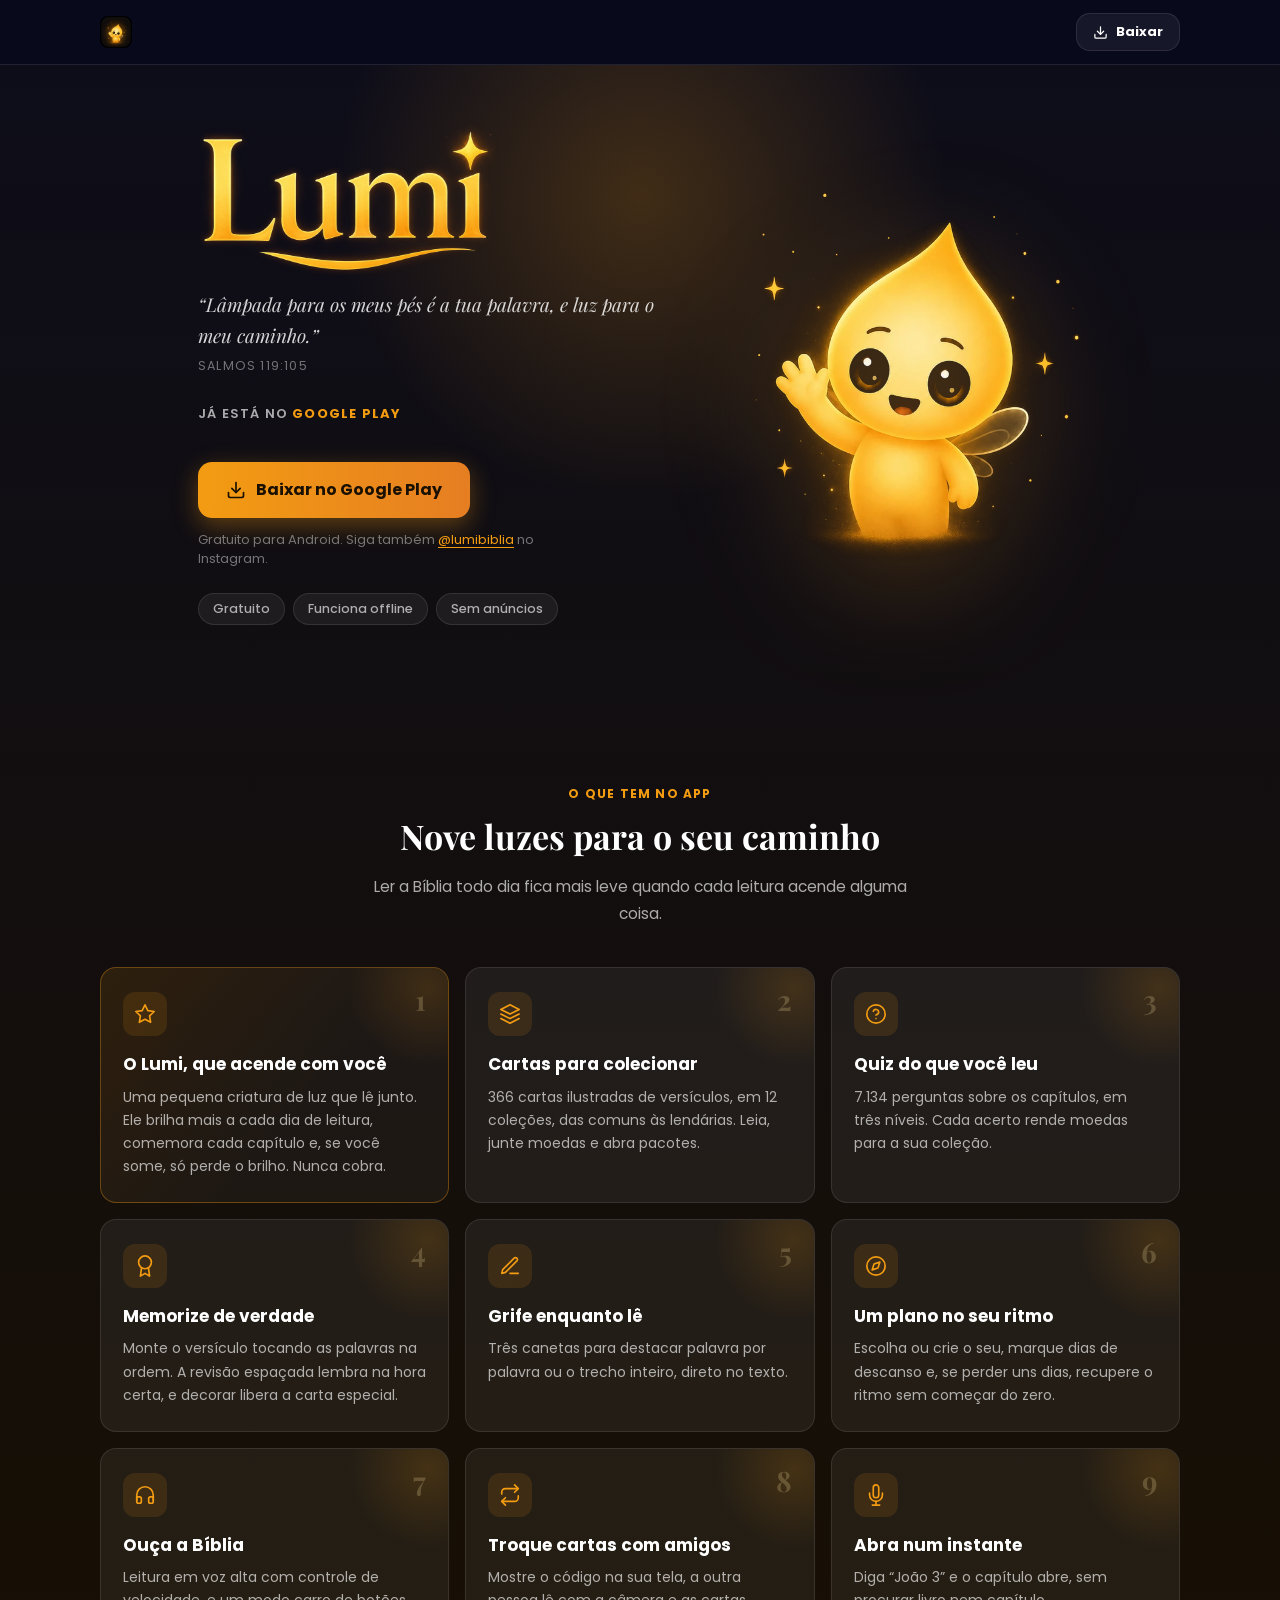
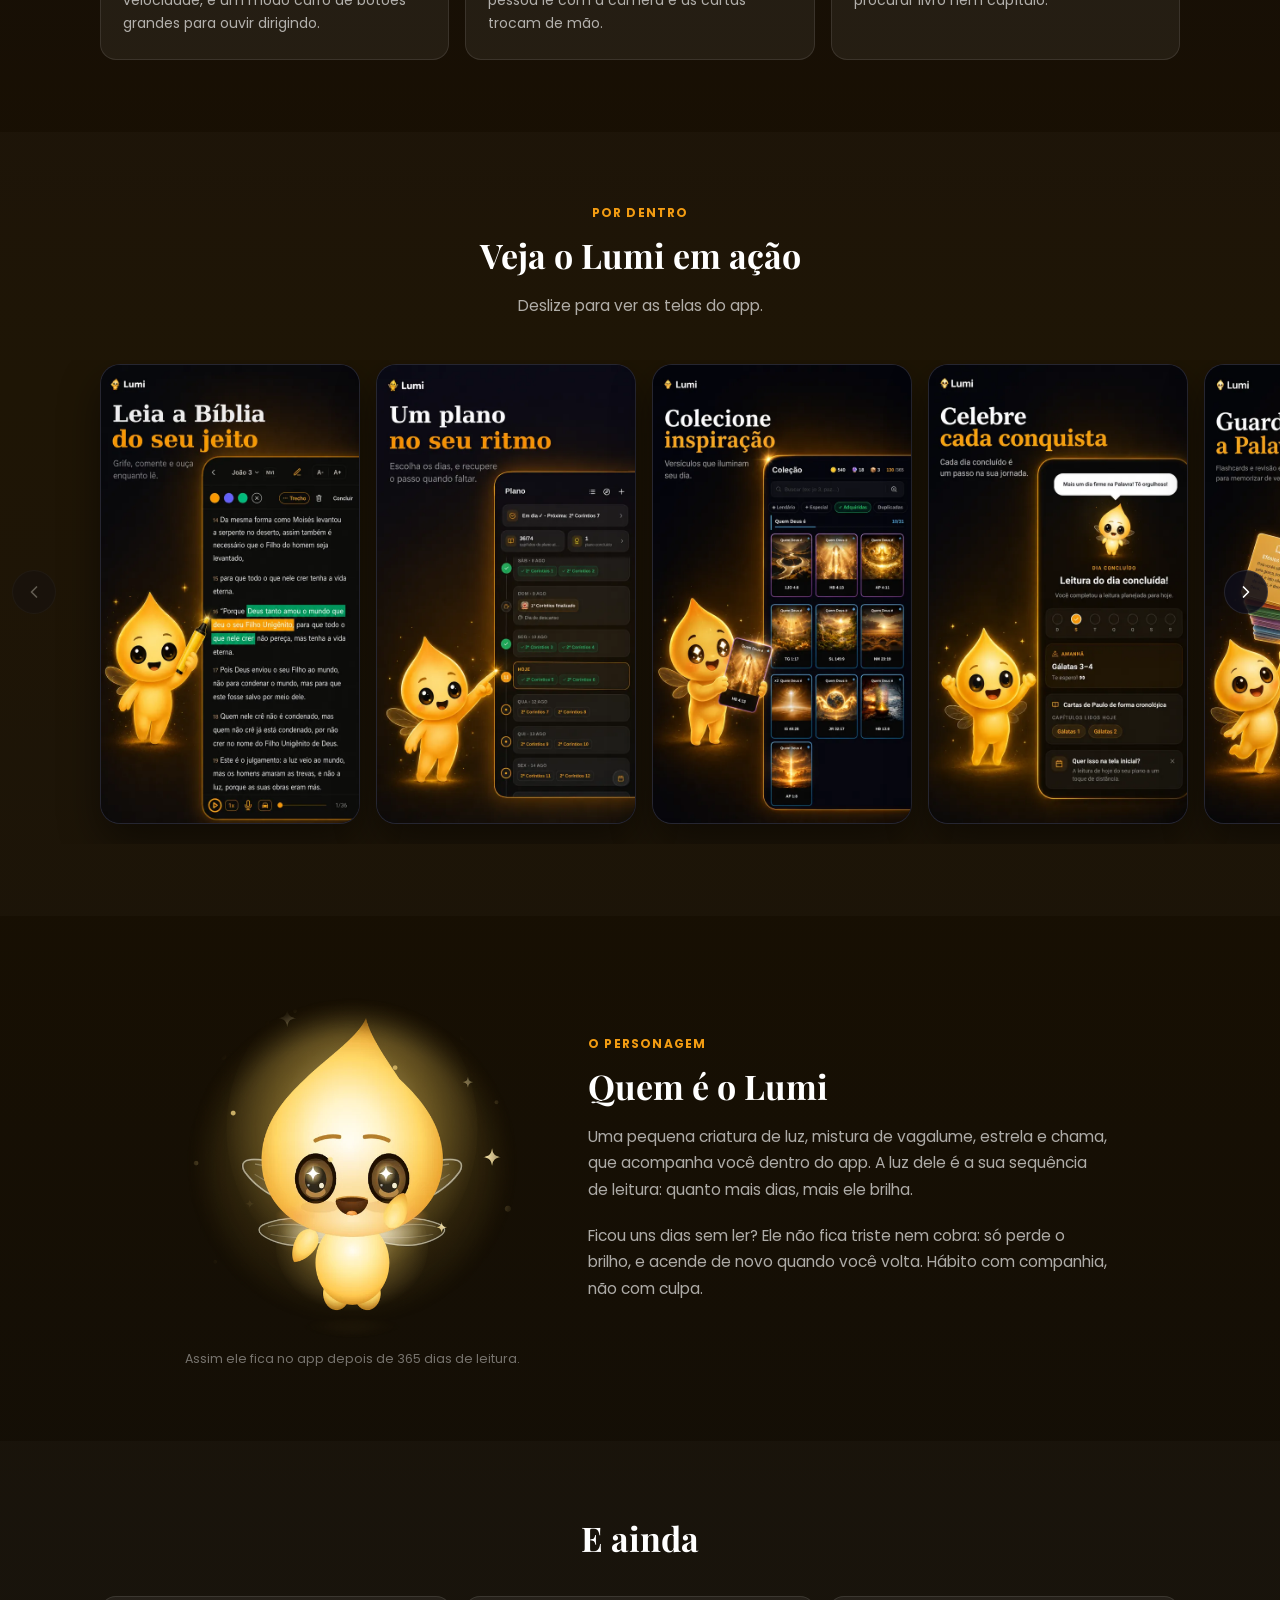
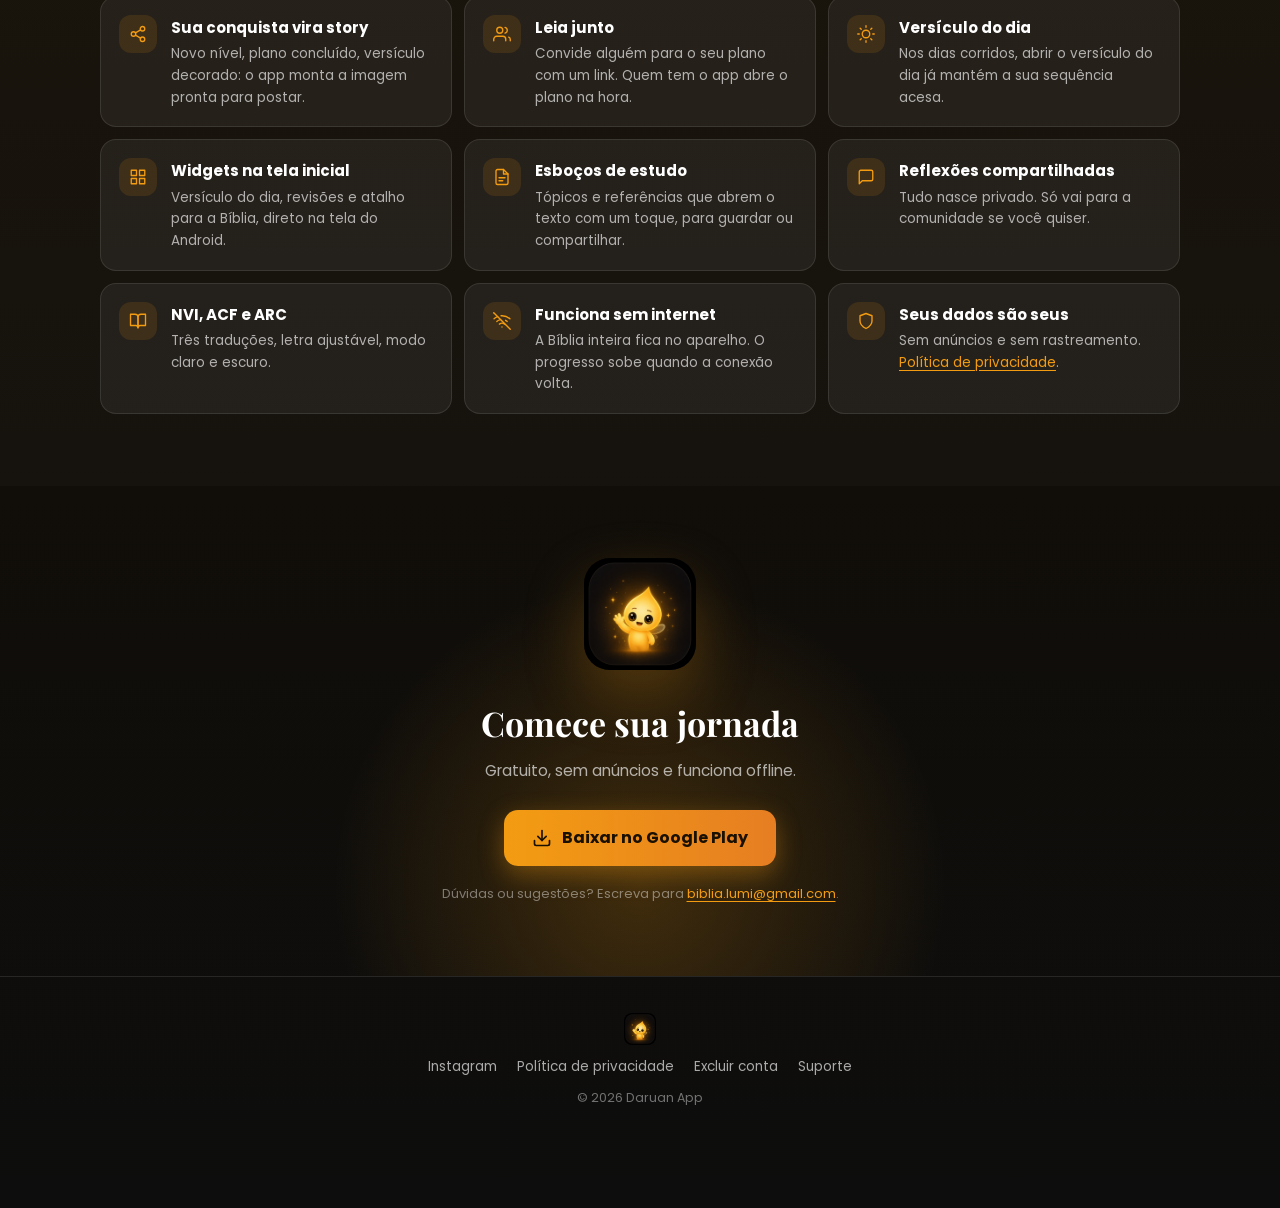
==== commit a117d9aa: ""E ainda" ganha as cinco funções novas da contagem A contagem de vídeos passou de 9 para 14 funções." ====
--- a/index.html
+++ b/index.html
@@ -183,7 +183,7 @@
                     <span class="luz-card__num" aria-hidden="true">9</span>
                     <span class="card__icon"><svg viewBox="0 0 24 24" fill="none" stroke="currentColor" stroke-width="1.8" stroke-linecap="round" stroke-linejoin="round" aria-hidden="true"><path d="M12 1a3 3 0 0 0-3 3v8a3 3 0 0 0 6 0V4a3 3 0 0 0-3-3z"/><path d="M19 10v2a7 7 0 0 1-14 0v-2"/><line x1="12" y1="19" x2="12" y2="23"/><line x1="8" y1="23" x2="16" y2="23"/></svg></span>
                     <h3 class="card__title">Abra num instante</h3>
-                    <p class="card__text">Diga “João 3” e o capítulo abre. Na tela inicial, widgets com o versículo do dia e as suas revisões.</p>
+                    <p class="card__text">Diga “João 3” e o capítulo abre, sem procurar livro nem capítulo.</p>
                 </li>
             </ol>
         </div>
@@ -251,18 +251,32 @@
     <section class="section section--alt" id="mais">
         <div class="wrap">
             <h2 class="section__title">E ainda</h2>
+            <!-- As cinco primeiras são as funções 9 a 14 da contagem de vídeos
+                 (a 12, "Diga João 3", é o cartão 9 lá em cima). -->
             <ul class="extras">
                 <li class="extra reveal">
+                    <span class="extra__icon"><svg viewBox="0 0 24 24" fill="none" stroke="currentColor" stroke-width="1.8" stroke-linecap="round" stroke-linejoin="round" aria-hidden="true"><circle cx="18" cy="5" r="3"/><circle cx="6" cy="12" r="3"/><circle cx="18" cy="19" r="3"/><line x1="8.59" y1="13.51" x2="15.42" y2="17.49"/><line x1="15.41" y1="6.51" x2="8.59" y2="10.49"/></svg></span>
+                    <div><h3 class="extra__titulo">Sua conquista vira story</h3><p class="extra__texto">Novo nível, plano concluído, versículo decorado: o app monta a imagem pronta para postar.</p></div>
+                </li>
+                <li class="extra reveal">
+                    <span class="extra__icon"><svg viewBox="0 0 24 24" fill="none" stroke="currentColor" stroke-width="1.8" stroke-linecap="round" stroke-linejoin="round" aria-hidden="true"><path d="M17 21v-2a4 4 0 0 0-4-4H5a4 4 0 0 0-4 4v2"/><circle cx="9" cy="7" r="4"/><path d="M23 21v-2a3 3 0 0 0-2-2.87"/><path d="M16 3.13a4 4 0 0 1 0 7.75"/></svg></span>
+                    <div><h3 class="extra__titulo">Leia junto</h3><p class="extra__texto">Convide alguém para o seu plano com um link. Quem tem o app abre o plano na hora.</p></div>
+                </li>
+                <li class="extra reveal">
+                    <span class="extra__icon"><svg viewBox="0 0 24 24" fill="none" stroke="currentColor" stroke-width="1.8" stroke-linecap="round" stroke-linejoin="round" aria-hidden="true"><circle cx="12" cy="12" r="5"/><line x1="12" y1="1" x2="12" y2="3"/><line x1="12" y1="21" x2="12" y2="23"/><line x1="4.22" y1="4.22" x2="5.64" y2="5.64"/><line x1="18.36" y1="18.36" x2="19.78" y2="19.78"/><line x1="1" y1="12" x2="3" y2="12"/><line x1="21" y1="12" x2="23" y2="12"/><line x1="4.22" y1="19.78" x2="5.64" y2="18.36"/><line x1="18.36" y1="5.64" x2="19.78" y2="4.22"/></svg></span>
+                    <div><h3 class="extra__titulo">Versículo do dia</h3><p class="extra__texto">Nos dias corridos, abrir o versículo do dia já mantém a sua sequência acesa.</p></div>
+                </li>
+                <li class="extra reveal">
+                    <span class="extra__icon"><svg viewBox="0 0 24 24" fill="none" stroke="currentColor" stroke-width="1.8" stroke-linecap="round" stroke-linejoin="round" aria-hidden="true"><rect x="3" y="3" width="7" height="7"/><rect x="14" y="3" width="7" height="7"/><rect x="14" y="14" width="7" height="7"/><rect x="3" y="14" width="7" height="7"/></svg></span>
+                    <div><h3 class="extra__titulo">Widgets na tela inicial</h3><p class="extra__texto">Versículo do dia, revisões e atalho para a Bíblia, direto na tela do Android.</p></div>
+                </li>
+                <li class="extra reveal">
                     <span class="extra__icon"><svg viewBox="0 0 24 24" fill="none" stroke="currentColor" stroke-width="1.8" stroke-linecap="round" stroke-linejoin="round" aria-hidden="true"><path d="M14 2H6a2 2 0 0 0-2 2v16a2 2 0 0 0 2 2h12a2 2 0 0 0 2-2V8z"/><polyline points="14 2 14 8 20 8"/><line x1="8" y1="13" x2="16" y2="13"/><line x1="8" y1="17" x2="13" y2="17"/></svg></span>
-                    <div><h3 class="extra__titulo">Esboços de estudo</h3><p class="extra__texto">Tópicos e referências que abrem o texto com um toque.</p></div>
+                    <div><h3 class="extra__titulo">Esboços de estudo</h3><p class="extra__texto">Tópicos e referências que abrem o texto com um toque, para guardar ou compartilhar.</p></div>
                 </li>
                 <li class="extra reveal">
                     <span class="extra__icon"><svg viewBox="0 0 24 24" fill="none" stroke="currentColor" stroke-width="1.8" stroke-linecap="round" stroke-linejoin="round" aria-hidden="true"><path d="M21 15a2 2 0 0 1-2 2H7l-4 4V5a2 2 0 0 1 2-2h14a2 2 0 0 1 2 2z"/></svg></span>
                     <div><h3 class="extra__titulo">Reflexões compartilhadas</h3><p class="extra__texto">Tudo nasce privado. Só vai para a comunidade se você quiser.</p></div>
-                </li>
-                <li class="extra reveal">
-                    <span class="extra__icon"><svg viewBox="0 0 24 24" fill="none" stroke="currentColor" stroke-width="1.8" stroke-linecap="round" stroke-linejoin="round" aria-hidden="true"><circle cx="12" cy="12" r="5"/><line x1="12" y1="1" x2="12" y2="3"/><line x1="12" y1="21" x2="12" y2="23"/><line x1="4.22" y1="4.22" x2="5.64" y2="5.64"/><line x1="18.36" y1="18.36" x2="19.78" y2="19.78"/><line x1="1" y1="12" x2="3" y2="12"/><line x1="21" y1="12" x2="23" y2="12"/><line x1="4.22" y1="19.78" x2="5.64" y2="18.36"/><line x1="18.36" y1="5.64" x2="19.78" y2="4.22"/></svg></span>
-                    <div><h3 class="extra__titulo">Versículo do dia</h3><p class="extra__texto">Para os dias corridos, com lembrete no horário que você escolher.</p></div>
                 </li>
                 <li class="extra reveal">
                     <span class="extra__icon"><svg viewBox="0 0 24 24" fill="none" stroke="currentColor" stroke-width="1.8" stroke-linecap="round" stroke-linejoin="round" aria-hidden="true"><path d="M2 3h6a4 4 0 0 1 4 4v14a3 3 0 0 0-3-3H2z"/><path d="M22 3h-6a4 4 0 0 0-4 4v14a3 3 0 0 1 3-3h7z"/></svg></span>
